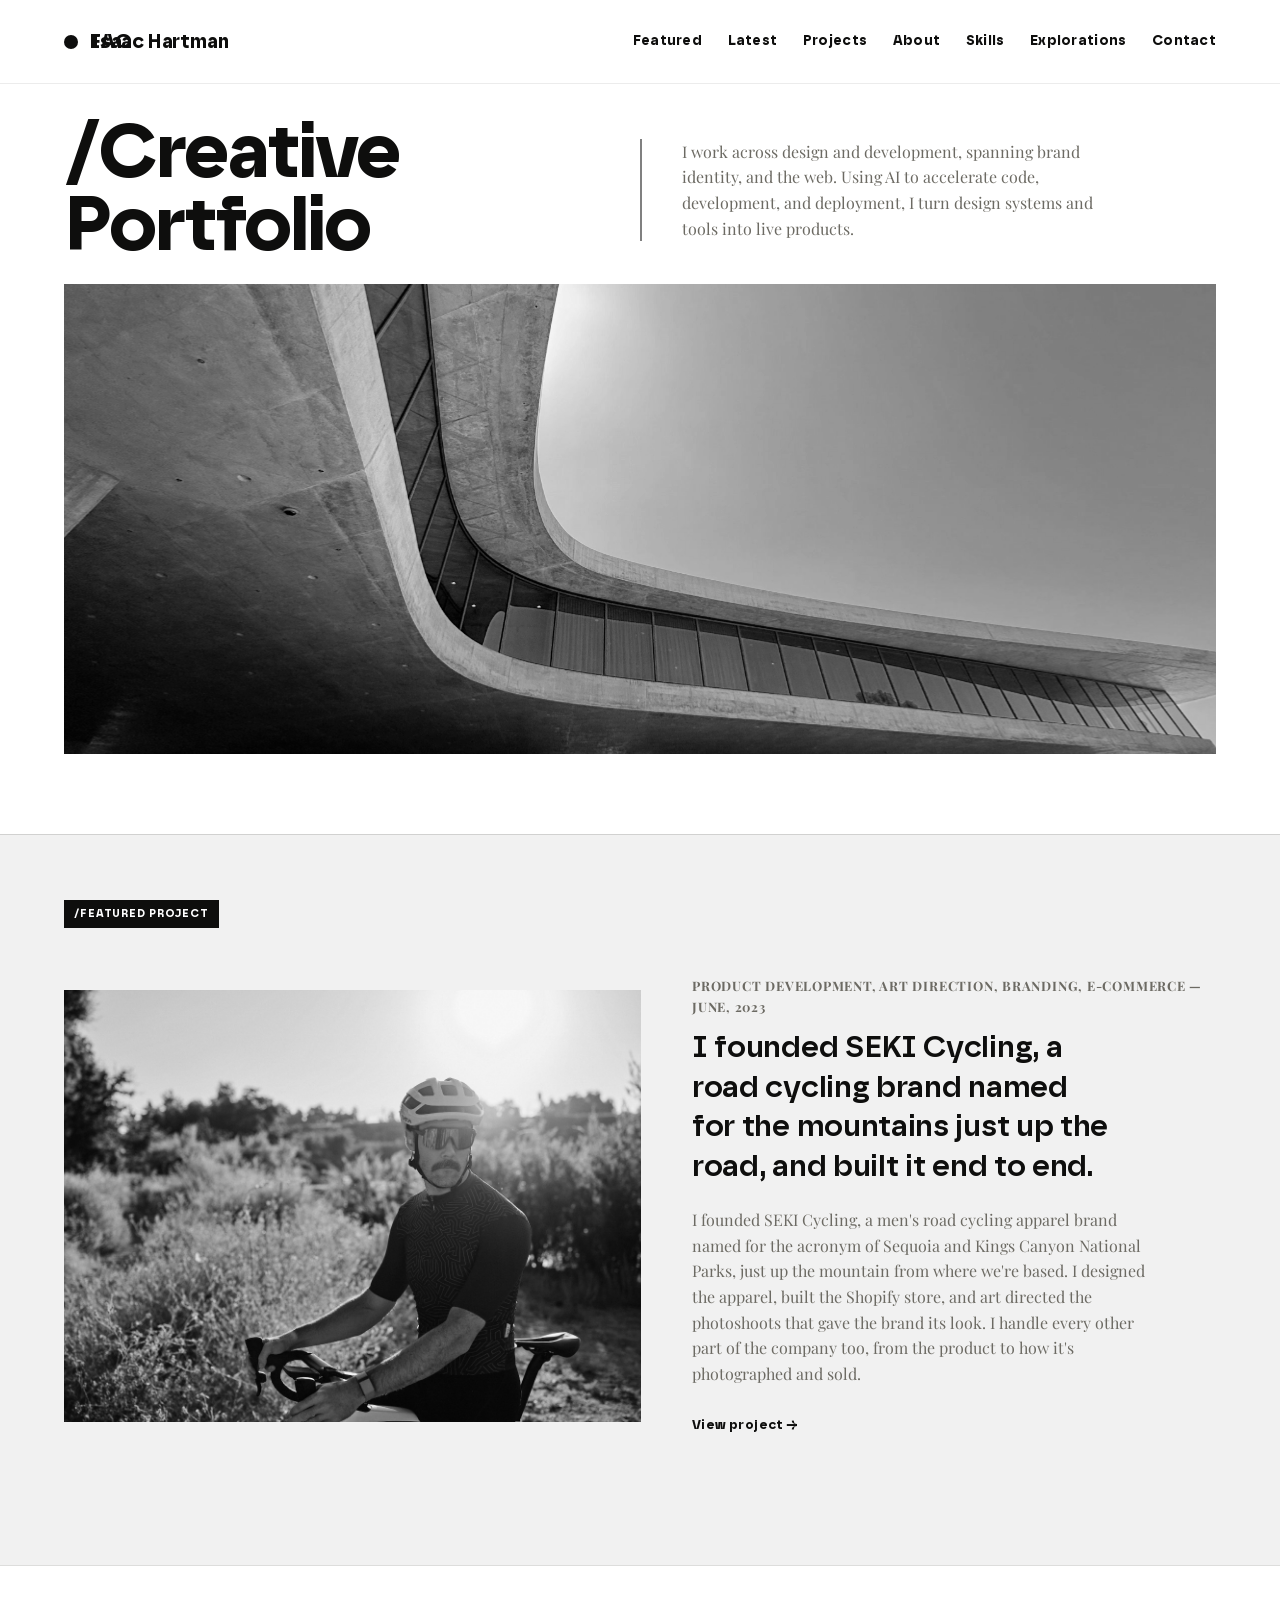
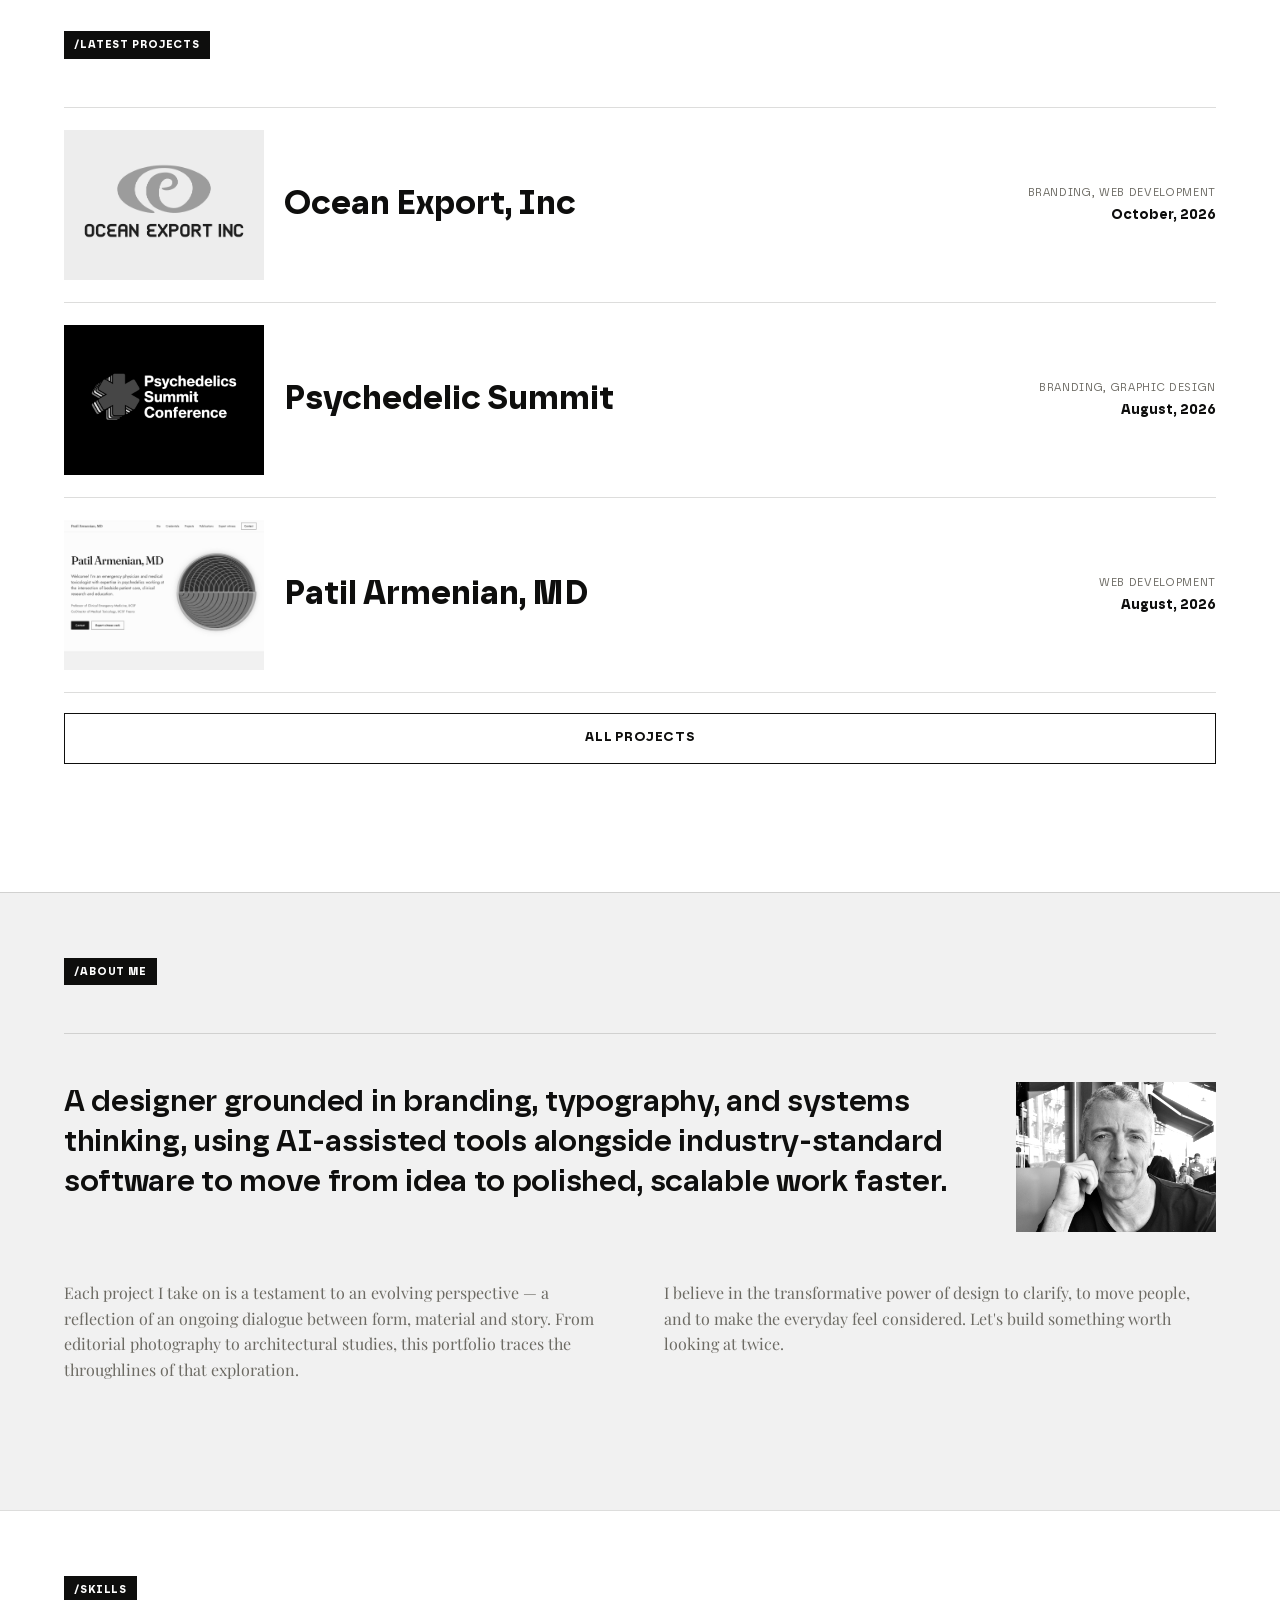
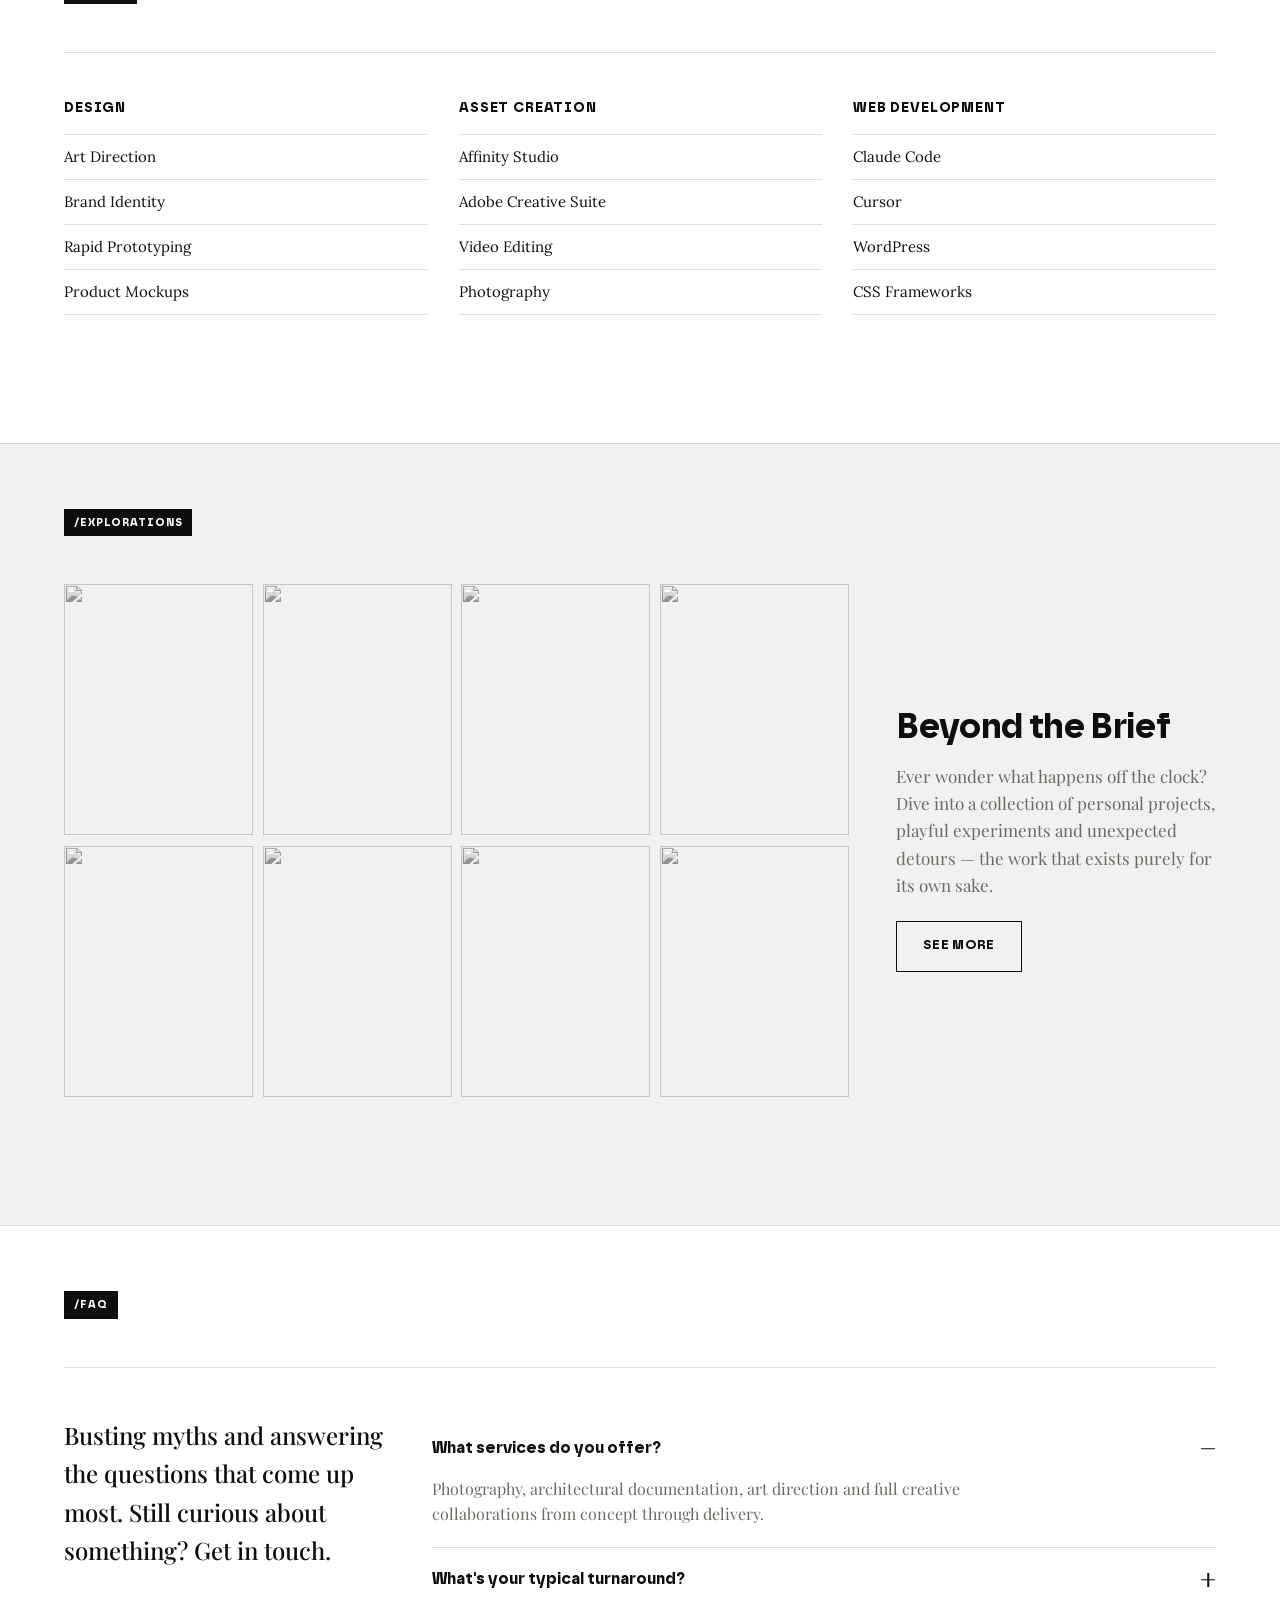
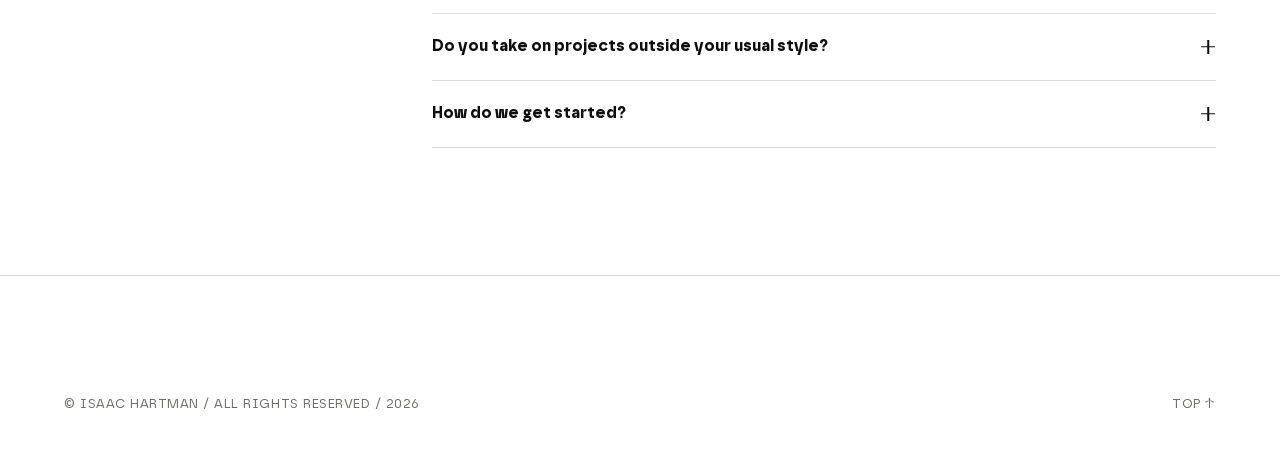
==== index.html @ dc9886f4 "Add a lightbox gallery to Explorations and update hero and skills copy Explorations thumbnails open " ====
<!DOCTYPE html>
<html lang="en">
<head>
<meta charset="UTF-8">
<meta name="viewport" content="width=device-width, initial-scale=1.0">
<title>Isaac Hartman — Portfolio</title>
<meta name="description" content="Creative portfolio of Isaac Hartman.">

<!-- Body reader font: Lora (rounded classic serif) — see README to swap -->
<link rel="preconnect" href="https://fonts.googleapis.com">
<link rel="preconnect" href="https://fonts.gstatic.com" crossorigin>
<link href="https://fonts.googleapis.com/css2?family=Lora:ital,wght@0,400;0,500;0,600;1,400&family=Playfair+Display:ital,wght@0,400;0,500;0,600;0,700;1,400&display=swap" rel="stylesheet">

<link rel="stylesheet" href="css/style.css?v=20261102">
</head>
<body class="home">

<!-- Cursor dot -->
<div class="cursor-dot" id="cursorDot"><span class="cursor-dot-inner"></span></div>

<!-- ============ NAV ============ -->
<header class="glass-nav" id="siteNav">
  <div class="nav-inner">
    <a href="#hero" class="nav-logo" id="navLogo" data-scroll aria-label="Back to top">
      <span class="logo-mark" aria-hidden="true"></span>
      <span class="logo-state">
        <span class="logo-word" id="logoWord">Isaac Hartman</span>
        <span class="logo-section" id="logoSection" aria-hidden="true">Home</span>
      </span>
    </a>

    <button class="nav-toggle" id="navToggle" aria-label="Toggle menu" aria-expanded="false">
      <span></span><span></span><span></span>
    </button>

    <nav class="nav-links" id="navLinks">
      <a href="#featured" class="nav-link" data-scroll>Featured</a>
      <a href="#latest" class="nav-link" data-scroll>Latest</a>
      <a href="projects.html" class="nav-link">Projects</a>
      <a href="#about" class="nav-link" data-scroll>About</a>
      <a href="#skills" class="nav-link" data-scroll>Skills</a>
      <a href="#explorations" class="nav-link" data-scroll>Explorations</a>
      <a href="#" class="nav-link nav-contact contact-trigger" id="contactTrigger">Contact</a>
    </nav>
  </div>
</header>

<main>

  <!-- ============ HERO ============ -->
  <section class="section hero" id="hero" data-nav-title="Home">
    <div class="hero-head reveal" style="--i:0">
      <div class="hero-text">
        <h1 class="hero-title">/Creative<br>Portfolio</h1>
      </div>
      <div class="hero-intro">
        <p class="hero-sub">I work across design and development, spanning brand identity, and the web. Using AI to accelerate code, development, and deployment, I turn design systems and tools into live products.</p>
      </div>
    </div>
    <div class="hero-figure hover-img reveal" style="--i:1">
      <img src="assets/images/hero-bg1.webp" alt="" />
    </div>
  </section>

  <!-- ============ FEATURED PROJECT ============ -->
  <section class="section featured" id="featured" data-nav-title="Featured Project">
    <div class="section-head">
      <span class="tag">/Featured Project</span>
    </div>
    <a class="featured-card"
       href="#"
       data-project
       data-title="SEKI Cycling"
       data-category="Product Development, Art Direction, Branding, E-commerce"
       data-date="June, 2023"
       data-description="I founded SEKI Cycling, a men's road cycling apparel brand named for the acronym of Sequoia and Kings Canyon National Parks, just up the mountain from where we're based. I designed the apparel, built the Shopify store, and art directed the photoshoots that gave the brand its look. I handle every other part of the company too, from the product to how it's photographed and sold."
       data-deliverables="Brand identity,Men's road cycling apparel design,Product development,Shopify store build,Photoshoot art direction,E-commerce and launch"
       data-img="assets/images/project_seki.webp">
      <div class="featured-media hover-img reveal" style="--i:0">
        <img src="assets/images/project_seki.webp" alt="SEKI Cycling — featured project" />
      </div>
      <div class="featured-info reveal" style="--i:1">
        <p class="meta">Product Development, Art Direction, Branding, E-commerce — June, 2023</p>
        <h3>I founded SEKI Cycling, a road cycling brand named for the mountains just up the road, and built it end to end.</h3>
        <p class="featured-copy">I founded SEKI Cycling, a men's road cycling apparel brand named for the acronym of Sequoia and Kings Canyon National Parks, just up the mountain from where we're based. I designed the apparel, built the Shopify store, and art directed the photoshoots that gave the brand its look. I handle every other part of the company too, from the product to how it's photographed and sold.</p>
        <span class="link-arrow">View project →</span>
      </div>
    </a>
  </section>

  <!-- ============ LATEST PROJECTS ============ -->
  <section class="section latest" id="latest" data-nav-title="Latest Projects">
    <div class="section-head">
      <span class="tag">/Latest Projects</span>
    </div>
    <ul class="project-list">
      <li>
        <a class="project-row reveal"
           style="--i:0"
           href="#"
           data-project
           data-title="Ocean Export, Inc"
           data-category="Branding, Web Development"
           data-date="October, 2026"
           data-description="Ocean Export, Inc exports grocery foods to City Super, an upscale supermarket chain. I created the brand identity and built the website, giving the company a polished presence that matches the retailer it supplies."
           data-deliverables="Brand identity,Website design,Web development"
           data-img="assets/images/project_ocean_export_00.webp"
           data-images="assets/images/project_ocean_export_00.webp,assets/images/project_ocean_export_01.webp"
           data-url="https://www.oceanexportinc.com">
          <span class="project-thumb hover-img"><img src="assets/images/project_ocean_export_00.webp" alt=""></span>
          <span class="project-name">Ocean Export, Inc</span>
          <span class="project-meta"><span class="project-cat">Branding, Web Development</span><span class="project-date">October, 2026</span></span>
        </a>
      </li>
      <li>
        <a class="project-row reveal"
           style="--i:1"
           href="#"
           data-project
           data-title="Psychedelic Summit"
           data-category="Branding, Graphic Design"
           data-date="August, 2026"
           data-description="A quiet renovation project balancing warm materials and natural light — refined detailing throughout every room."
           data-deliverables="Site survey,Interior layout,Material palette,Lighting plan"
           data-img="assets/images/project_psychedelic_summit_01.webp"
           data-images="assets/images/project_psychedelic_summit_01.webp,assets/images/project_psychedelic_summit_02.webp">
          <span class="project-thumb hover-img"><img src="assets/images/project_psychedelic_summit_01.webp" alt=""></span>
          <span class="project-name">Psychedelic Summit</span>
          <span class="project-meta"><span class="project-cat">Branding, Graphic Design</span><span class="project-date">August, 2026</span></span>
        </a>
      </li>
      <li>
        <a class="project-row reveal"
           style="--i:2"
           href="#"
           data-project
           data-title="Patil Armenian, MD"
           data-category="Web Development"
           data-date="August, 2026"
           data-description="A night study of structure and scale, shot across three cities — exploring how architecture reads in low light."
           data-deliverables="Location scouting,Photo series,Print-ready edits"
           data-img="assets/images/project_patilarmenianmd_00.webp"
           data-images="assets/images/project_patilarmenianmd_01.webp">
          <span class="project-thumb hover-img"><img src="assets/images/project_patilarmenianmd_00.webp" alt=""></span>
          <span class="project-name">Patil Armenian, MD</span>
          <span class="project-meta"><span class="project-cat">Web Development</span><span class="project-date">August, 2026</span></span>
        </a>
      </li>
    </ul>
    <a href="projects.html" class="btn btn-outline btn-full">All Projects</a>
  </section>

  <!-- ============ ABOUT ME ============ -->
  <section class="section about" id="about" data-nav-title="About Me">
    <div class="section-head">
      <span class="tag">/About Me</span>
    </div>
    <div class="about-grid">
      <div class="about-top">
        <div class="about-intro reveal" style="--i:0">
          <h3>A designer grounded in branding, typography, and systems thinking, using AI-assisted tools alongside industry-standard software to move from idea to polished, scalable work faster.</h3>
        </div>
        <div class="about-photo reveal" style="--i:1">
          <img src="assets/images/portrait.jpg" alt="Portrait of Isaac Hartman">
        </div>
      </div>
      <div class="about-bottom">
        <div class="about-copy reveal" style="--i:0">
          <p>Each project I take on is a testament to an evolving perspective — a reflection of an ongoing dialogue between form, material and story. From editorial photography to architectural studies, this portfolio traces the throughlines of that exploration.</p>
        </div>
        <div class="about-copy reveal" style="--i:1">
          <p>I believe in the transformative power of design to clarify, to move people, and to make the everyday feel considered. Let's build something worth looking at twice.</p>
        </div>
      </div>
    </div>
  </section>

  <!-- ============ SKILLS ============ -->
  <section class="section skills" id="skills" data-nav-title="Skills">
    <div class="section-head">
      <span class="tag">/Skills</span>
    </div>
    <div class="skills-grid">
      <div class="skill-group reveal" style="--i:0">
        <h4>Design</h4>
        <ul class="skill-tags">
          <li>Art Direction</li>
          <li>Brand Identity</li>
          <li>Rapid Prototyping</li>
          <li>Product Mockups</li>
        </ul>
      </div>
      <div class="skill-group reveal" style="--i:1">
        <h4>Asset Creation</h4>
        <ul class="skill-tags">
          <li>Affinity Studio</li>
          <li>Adobe Creative Suite</li>
          <li>Video Editing</li>
          <li>Photography</li>
        </ul>
      </div>
      <div class="skill-group reveal" style="--i:2">
        <h4>Web Development</h4>
        <ul class="skill-tags">
          <li>Claude Code</li>
          <li>Cursor</li>
          <li>WordPress</li>
          <li>CSS Frameworks</li>
        </ul>
      </div>
    </div>
  </section>

  <!-- ============ CREATIVE EXPLORATIONS ============ -->
  <section class="section explorations" id="explorations" data-nav-title="Explorations">
    <div class="section-head">
      <span class="tag">/Explorations</span>
    </div>
    <div class="explorations-grid">
      <div class="exploration-media">
        <div class="explore-gallery">
          <div class="hover-img reveal" style="--i:0" role="button" tabindex="0" aria-label="Open image 1 of 8" data-lightbox data-full="https://picsum.photos/seed/ex1/1200/1500"><img src="https://picsum.photos/seed/ex1/400/500" alt=""></div>
          <div class="hover-img reveal" style="--i:1" role="button" tabindex="0" aria-label="Open image 2 of 8" data-lightbox data-full="https://picsum.photos/seed/ex2/1200/1500"><img src="https://picsum.photos/seed/ex2/400/500" alt=""></div>
          <div class="hover-img reveal" style="--i:2" role="button" tabindex="0" aria-label="Open image 3 of 8" data-lightbox data-full="https://picsum.photos/seed/ex3/1200/1500"><img src="https://picsum.photos/seed/ex3/400/500" alt=""></div>
          <div class="hover-img reveal" style="--i:3" role="button" tabindex="0" aria-label="Open image 4 of 8" data-lightbox data-full="https://picsum.photos/seed/ex4/1200/1500"><img src="https://picsum.photos/seed/ex4/400/500" alt=""></div>
          <div class="hover-img reveal" style="--i:4" role="button" tabindex="0" aria-label="Open image 5 of 8" data-lightbox data-full="https://picsum.photos/seed/ex5/1200/1500"><img src="https://picsum.photos/seed/ex5/400/500" alt=""></div>
          <div class="hover-img reveal" style="--i:5" role="button" tabindex="0" aria-label="Open image 6 of 8" data-lightbox data-full="https://picsum.photos/seed/ex6/1200/1500"><img src="https://picsum.photos/seed/ex6/400/500" alt=""></div>
          <div class="hover-img reveal" style="--i:6" role="button" tabindex="0" aria-label="Open image 7 of 8" data-lightbox data-full="https://picsum.photos/seed/ex7/1200/1500"><img src="https://picsum.photos/seed/ex7/400/500" alt=""></div>
          <div class="hover-img reveal" style="--i:7" role="button" tabindex="0" aria-label="Open image 8 of 8" data-lightbox data-full="https://picsum.photos/seed/ex8/1200/1500"><img src="https://picsum.photos/seed/ex8/400/500" alt=""></div>
        </div>
      </div>
      <div class="exploration-copy reveal" style="--i:1">
        <h3>Beyond the Brief</h3>
        <p>Ever wonder what happens off the clock? Dive into a collection of personal projects, playful experiments and unexpected detours — the work that exists purely for its own sake.</p>
        <a href="#" class="btn btn-outline">See More</a>
      </div>
    </div>
  </section>

  <!-- ============ FAQ ============ -->
  <section class="section faq" id="faq" data-nav-title="FAQ">
    <div class="section-head">
      <span class="tag">/FAQ</span>
    </div>
    <div class="faq-layout">
      <p class="faq-intro reveal" style="--i:0">Busting myths and answering the questions that come up most. Still curious about something? Get in touch.</p>
      <div class="faq-list">
        <details class="faq-item reveal" style="--i:0" open>
          <summary>What services do you offer?<span class="faq-icon" aria-hidden="true"></span></summary>
          <p>Photography, architectural documentation, art direction and full creative collaborations from concept through delivery.</p>
        </details>
        <details class="faq-item reveal" style="--i:1">
          <summary>What's your typical turnaround?<span class="faq-icon" aria-hidden="true"></span></summary>
          <p>Most projects deliver in 2–4 weeks depending on scope, with a first look shared within the first week.</p>
        </details>
        <details class="faq-item reveal" style="--i:2">
          <summary>Do you take on projects outside your usual style?<span class="faq-icon" aria-hidden="true"></span></summary>
          <p>Always happy to hear about it — reach out through the contact form and let's talk specifics.</p>
        </details>
        <details class="faq-item reveal" style="--i:3">
          <summary>How do we get started?<span class="faq-icon" aria-hidden="true"></span></summary>
          <p>Open the contact form in the navigation, share a bit about the project, and expect a reply within two business days.</p>
        </details>
      </div>
    </div>
  </section>

</main>

<!-- ============ FOOTER ============ -->
<footer class="site-footer">
  <div class="footer-row">
    <span>© Isaac Hartman / All rights reserved / 2026</span>
    <div class="footer-links">
      <a href="#hero" data-scroll>Top ↑</a>
    </div>
  </div>
</footer>

<!-- ============ CONTACT MODAL ============ -->
<div class="modal-overlay" id="contactModal" aria-hidden="true">
  <div class="modal" role="dialog" aria-modal="true" aria-labelledby="contactModalTitle">
    <button class="modal-close" id="contactModalClose" aria-label="Close contact form">×</button>
    <p class="tag">Contact</p>
    <h2 id="contactModalTitle">Let's start something.</h2>
    <form id="contactForm" action="#" method="post">
      <div class="form-row">
        <label for="cf-name">Name</label>
        <input type="text" id="cf-name" name="name" required>
      </div>
      <div class="form-row">
        <label for="cf-email">Email</label>
        <input type="email" id="cf-email" name="email" required>
      </div>
      <div class="form-row">
        <label for="cf-message">Message</label>
        <textarea id="cf-message" name="message" rows="4" required></textarea>
      </div>
      <input type="text" name="_gotcha" class="hp" tabindex="-1" autocomplete="off" aria-hidden="true">
      <button type="submit" class="btn btn-primary btn-full">Send Message</button>
      <p class="form-note" id="formNote"></p>
    </form>
  </div>
</div>

<!-- ============ PROJECT LIGHTBOX MODAL ============ -->
<div class="modal-overlay" id="projectModal" aria-hidden="true">
  <div class="modal modal-project" role="dialog" aria-modal="true" aria-labelledby="projectModalTitle">
    <button class="modal-close" id="projectModalClose" aria-label="Close project view">×</button>
    <div class="modal-project-grid">
      <div class="modal-project-media">
        <img id="pmImage" src="" alt="">
      </div>
      <div class="modal-project-info">
        <h2 id="projectModalTitle"></h2>
        <p class="tag">Info</p>
        <p><strong>Project Date:</strong> <span id="pmDate"></span></p>
        <p><strong>Category:</strong> <span id="pmCategory"></span></p>
        <p class="tag">Description</p>
        <p id="pmDescription"></p>
        <p class="tag" id="pmDeliverablesTag">Deliverables</p>
        <ul id="pmDeliverables"></ul>
        <a class="link-arrow pm-link" id="pmLink" href="#" target="_blank" rel="noopener noreferrer" hidden>Visit website →</a>
      </div>
    </div>
  </div>
</div>

<!-- ============ EXPLORATIONS LIGHTBOX ============ -->
<div class="modal-overlay lightbox" id="lightbox" role="dialog" aria-modal="true" aria-label="Image gallery" aria-hidden="true">
  <button class="modal-close lightbox-close" id="lightboxClose" aria-label="Close gallery">×</button>
  <button class="lightbox-nav lightbox-prev" id="lightboxPrev" aria-label="Previous image">←</button>
  <figure class="lightbox-stage">
    <img id="lightboxImage" src="" alt="">
    <figcaption id="lightboxCount" class="lightbox-count" aria-live="polite"></figcaption>
  </figure>
  <button class="lightbox-nav lightbox-next" id="lightboxNext" aria-label="Next image">→</button>
</div>

<script src="js/main.js?v=20261102"></script>
</body>
</html>
---- css/style.css ----
/* =========================================================
   FONTS
   ---------------------------------------------------------
   Heading font: Safiro (assets/fonts/) — five static weights,
   each with an italic. Body font: Lora (Google Fonts) — a
   rounded classic serif built for long-form reading. Swap the
   <link> in index.html and the --font-body variable below if
   you'd rather use something else (Source Serif 4, Fraunces,
   Spectral, etc.)
   ========================================================= */

@font-face {
  font-family: 'Safiro';
  src: url('../assets/fonts/safiro-regular-webfont.woff2') format('woff2'),
       url('../assets/fonts/safiro-regular-webfont.woff') format('woff');
  font-weight: 400;
  font-style: normal;
  font-display: swap;
}
@font-face {
  font-family: 'Safiro';
  src: url('../assets/fonts/safiro-regularitalic-webfont.woff2') format('woff2'),
       url('../assets/fonts/safiro-regularitalic-webfont.woff') format('woff');
  font-weight: 400;
  font-style: italic;
  font-display: swap;
}
@font-face {
  font-family: 'Safiro';
  src: url('../assets/fonts/safiro-medium-webfont.woff2') format('woff2'),
       url('../assets/fonts/safiro-medium-webfont.woff') format('woff');
  font-weight: 500;
  font-style: normal;
  font-display: swap;
}
@font-face {
  font-family: 'Safiro';
  src: url('../assets/fonts/safiro-mediumitalic-webfont.woff2') format('woff2'),
       url('../assets/fonts/safiro-mediumitalic-webfont.woff') format('woff');
  font-weight: 500;
  font-style: italic;
  font-display: swap;
}
@font-face {
  font-family: 'Safiro';
  src: url('../assets/fonts/safiro-semibold-webfont.woff2') format('woff2'),
       url('../assets/fonts/safiro-semibold-webfont.woff') format('woff');
  font-weight: 600;
  font-style: normal;
  font-display: swap;
}
@font-face {
  font-family: 'Safiro';
  src: url('../assets/fonts/safiro-semibolditalic-webfont.woff2') format('woff2'),
       url('../assets/fonts/safiro-semibolditalic-webfont.woff') format('woff');
  font-weight: 600;
  font-style: italic;
  font-display: swap;
}
@font-face {
  font-family: 'Safiro';
  src: url('../assets/fonts/safiro-bold-webfont.woff2') format('woff2'),
       url('../assets/fonts/safiro-bold-webfont.woff') format('woff');
  font-weight: 700;
  font-style: normal;
  font-display: swap;
}
@font-face {
  font-family: 'Safiro';
  src: url('../assets/fonts/safiro-bolditalic-webfont.woff2') format('woff2'),
       url('../assets/fonts/safiro-bolditalic-webfont.woff') format('woff');
  font-weight: 700;
  font-style: italic;
  font-display: swap;
}

:root {
  --font-head: 'Safiro', 'Helvetica Neue', Helvetica, Arial, sans-serif;
  --font-body: 'Lora', Georgia, 'Times New Roman', serif;
  --font-p: 'Playfair Display', Georgia, 'Times New Roman', serif;

  --ink: #0e0e0d;
  --paper: #ffffff;
  --paper-2: #ffffff;
  --line: rgba(14, 14, 13, 0.14);
  --line-strong: rgba(14, 14, 13, 0.35);
  --muted: #6c6a63;

  --nav-h: 84px;
  --ease: cubic-bezier(0.65, 0, 0.35, 1);
  --ease-reveal: cubic-bezier(0.16, 1, 0.3, 1); /* slow, decelerated settle */
  --gutter: clamp(20px, 5vw, 64px);

  color-scheme: light;
}

/* =========================================================
   RESET
   ========================================================= */
* { box-sizing: border-box; }
html { scroll-behavior: auto; } /* JS drives smooth-scroll easing */
body {
  margin: 0;
  overflow-x: hidden; /* guards against the full-bleed section dividers below */
  background: var(--paper);
  color: var(--ink);
  font-family: var(--font-body);
  font-size: 17px;
  line-height: 1.6;
  -webkit-font-smoothing: antialiased;
}
img { display: block; max-width: 100%; height: auto; }
a { color: inherit; text-decoration: none; }
ul { margin: 0; padding: 0; list-style: none; }
h1, h2, h3, h4, h5, h6 {
  font-family: var(--font-head);
  font-weight: 700;
  letter-spacing: -0.01em;
  line-height: 1.05;
  margin: 0;
  text-wrap: balance;
}
p { margin: 0; }
/* Every paragraph reads in Playfair Display, including the small uppercase label paragraphs. */
p, p.meta, .modal-project-info p strong { font-family: var(--font-p); }
button { font-family: inherit; cursor: pointer; }
input, textarea { font-family: var(--font-body); }

.section {
  padding: 30px var(--gutter) clamp(64px, 10vw, 140px);
  max-width: 1400px;
  margin: 0 auto;
}
.section-head { margin-bottom: clamp(28px, 4vw, 48px); }

/* Homepage sections are separated by a full-width hairline (same color and
   weight as the rules between projects on projects.html), drawn by a
   viewport-wide pseudo-element so it lines up with the full-bleed section
   backgrounds. Scoped to .home so inner pages keep their own spacing. */
.home main > .section:not(#hero) {
  position: relative;
  padding-top: clamp(40px, 5vw, 64px);
}
.home .site-footer { position: relative; }
.home main > .section:not(#hero)::before,
.home .site-footer::before {
  content: '';
  position: absolute;
  top: 0;
  left: 50%;
  width: 100vw;
  height: 0;
  transform: translateX(-50%);
  border-top: 1px solid var(--line);
}

/* Grey bands (Featured, About, Explorations) — full-bleed behind the column. */
#featured::after, #about::after, #explorations::after {
  content: '';
  position: absolute;
  top: 0; bottom: 0;
  left: 50%;
  width: 100vw;
  transform: translateX(-50%);
  background: #f1f1f1;
  z-index: -1;
}

.tag {
  display: inline-block;
  font-family: var(--font-head);
  font-size: 11px;
  font-weight: 700;
  letter-spacing: 0.08em;
  text-transform: uppercase;
  background: var(--ink);
  color: var(--paper);
  padding: 5px 10px;
}

.eyebrow {
  font-family: var(--font-head);
  font-size: 12px;
  font-weight: 700;
  letter-spacing: 0.12em;
  text-transform: uppercase;
  opacity: 0.85;
}

.meta { font-size: 13px; text-transform: uppercase; letter-spacing: 0.06em; color: var(--muted); font-family: var(--font-head); font-weight: 700; margin-bottom: 10px; }

hr, .rule { border: none; border-top: 1px solid var(--line); }

/* =========================================================
   BUTTONS
   ========================================================= */
.btn {
  display: inline-flex;
  align-items: center;
  justify-content: center;
  gap: 8px;
  padding: 14px 26px;
  font-family: var(--font-head);
  font-size: 13px;
  font-weight: 700;
  letter-spacing: 0.06em;
  text-transform: uppercase;
  border: 1px solid var(--ink);
  transition: background 0.3s var(--ease), color 0.3s var(--ease), border-color 0.3s var(--ease);
}
.btn-primary { background: var(--ink); color: var(--paper); }
.btn-primary:hover { background: transparent; color: var(--ink); }
.btn-outline { background: transparent; color: var(--ink); }
.btn-outline:hover { background: var(--ink); color: var(--paper); }
.btn-full { width: 100%; margin-top: 20px; }

/* =========================================================
   CURSOR DOT
   ---------------------------------------------------------
   Tracks the pointer 1:1 (no lag/trail) over any .hover-img
   element. Position lives on the outer element (no transition,
   so it never lags); the fade/scale-in on activation lives on
   the inner element so it doesn't touch position tracking.
   ========================================================= */
.cursor-dot {
  position: fixed;
  top: 0; left: 0;
  width: 0; height: 0;
  pointer-events: none;
  z-index: 9999;
}
.cursor-dot-inner {
  position: absolute;
  top: -15px; left: -15px;
  width: 30px; height: 30px;
  border-radius: 50%;
  background: rgba(14, 14, 13, 0.85);
  opacity: 0;
  transform: scale(0.6);
  transition: opacity 0.2s var(--ease), transform 0.2s var(--ease);
}
.cursor-dot.active .cursor-dot-inner { opacity: 1; transform: scale(1); }
.cursor-trail-dot {
  position: fixed;
  top: -15px; left: -15px;
  width: 30px; height: 30px;
  border-radius: 50%;
  background: rgb(14, 14, 13);
  opacity: 0;
  pointer-events: none;
  z-index: 9998;
  transition: opacity 0.25s var(--ease);
}
@media (hover: none) { .cursor-dot, .cursor-trail-dot { display: none; } }

/* =========================================================
   SCROLL REVEAL
   ---------------------------------------------------------
   A soft fade + slide-up applied to content as it enters the
   viewport (see the IntersectionObserver in main.js). Kept
   slow and understated on purpose — a quick snap reads cheap,
   a slow settle reads considered. Elements carry an --i custom
   property in their HTML (0, 1, 2…) to stagger siblings within
   the same group; plain elements just default to 0.
   ========================================================= */
.reveal {
  opacity: 0;
  transform: translateY(32px);
  transition: opacity 1s var(--ease-reveal), transform 1s var(--ease-reveal);
  transition-delay: calc(var(--i, 0) * 110ms);
  will-change: opacity, transform;
}
.reveal.is-visible { opacity: 1; transform: translateY(0); }

@media (prefers-reduced-motion: reduce) {
  .reveal { opacity: 1; transform: none; transition: none; }
}

/* =========================================================
   MONOTONE -> COLOR IMAGE HOVER
   ========================================================= */
.hover-img { position: relative; overflow: hidden; cursor: none; }
.hover-img img {
  width: 100%; height: 100%;
  object-fit: cover;
  filter: grayscale(1) contrast(1.02);
  transform: scale(1.001);
  transition: filter 0.6s var(--ease), transform 0.6s var(--ease);
}
.hover-img:hover img { filter: grayscale(0); transform: scale(1.04); }
/* Touch screens have no hover: an image turns to color while it sits in the
   middle band of the screen (.in-view is toggled by main.js). */
@media (hover: none) {
  .hover-img { cursor: auto; }
  .hover-img.in-view img { filter: grayscale(0); transform: scale(1.04); }
}

/* =========================================================
   NAV — glassy / blurred
   ========================================================= */
.glass-nav {
  position: fixed;
  top: 0; left: 0; right: 0;
  z-index: 1000;
  height: var(--nav-h);
  background: rgba(255, 255, 255, 0.7);
  backdrop-filter: blur(14px) saturate(160%);
  -webkit-backdrop-filter: blur(14px) saturate(160%);
  border-bottom: 1px solid rgba(14, 14, 13, 0.08);
}
.nav-inner {
  max-width: 1400px;
  margin: 0 auto;
  height: 100%;
  padding: 0 var(--gutter);
  display: flex;
  align-items: center;
  justify-content: space-between;
  gap: 24px;
}

.nav-logo { display: flex; align-items: center; gap: 12px; flex-shrink: 0; }
.logo-mark {
  width: 14px; height: 14px;
  border-radius: 50%;
  background: currentColor;
  flex-shrink: 0;
}
.logo-state { display: grid; height: 20px; overflow: hidden; min-width: 150px; }
.logo-word, .logo-section {
  grid-area: 1 / 1;
  white-space: nowrap;
  font-family: var(--font-head);
  font-weight: 700;
  font-size: 20px;
  line-height: 20px;
  letter-spacing: -0.01em;
  transition: transform 0.5s var(--ease), opacity 0.5s var(--ease);
}
.logo-section { transform: translateY(100%); opacity: 0; }
.logo-word.is-hidden { transform: translateY(-100%); opacity: 0; }
.logo-section.is-visible { transform: translateY(0); opacity: 1; }

.nav-links { display: flex; align-items: center; gap: clamp(16px, 2vw, 30px); }
.nav-link {
  font-family: var(--font-head);
  font-size: 14px;
  font-weight: 700;
  letter-spacing: 0.02em;
  position: relative;
  padding: 4px 0;
}
.nav-link::after {
  content: '';
  position: absolute;
  left: 0; bottom: -2px;
  width: 100%; height: 1px;
  background: currentColor;
  transform: scaleX(0);
  transform-origin: right;
  transition: transform 0.35s var(--ease);
}
.nav-link:hover::after { transform: scaleX(1); transform-origin: left; }

.nav-toggle {
  display: none;
  flex-direction: column;
  gap: 5px;
  background: none;
  border: none;
  padding: 8px;
}
.nav-toggle span { width: 22px; height: 2px; background: currentColor; transition: transform 0.3s var(--ease), opacity 0.3s var(--ease); }

/* =========================================================
   HERO
   ========================================================= */
.hero {
  padding-top: calc(var(--nav-h) + 24px);
  padding-bottom: 0;
  margin-bottom: 80px;
}
.hero-head {
  display: grid;
  grid-template-columns: 1fr 1fr;
  gap: 24px 0;
  align-items: start;
  margin-bottom: clamp(12px, 1.6vw, 20px);
}
.hero-title {
  font-size: clamp(2.6rem, 6vw, 5.5rem);
  line-height: 0.95;
  letter-spacing: -0.03em;
  margin-top: 10px;
}
.hero-intro { padding-top: clamp(12px, 2.4vw, 36px); }
.hero-sub {
  padding-left: 40px;
  color: var(--muted);
  font-size: 16px;
  max-width: 46ch;
  border-left: 2px solid gray;
}
.hero-figure { height: 470px; }

/* =========================================================
   FEATURED PROJECT
   ========================================================= */
.featured-card {
  display: grid;
  grid-template-columns: 1.1fr 1fr;
  gap: clamp(24px, 4vw, 56px);
  align-items: center;
}
.featured-media { aspect-ratio: 4 / 3; }
.featured-info h3 { font-size: clamp(1.4rem, 2.4vw, 2rem); font-weight: 600; line-height: 1.3; margin-bottom: 20px; }
.featured-copy { color: var(--muted); font-size: 16px; max-width: 46ch; margin-bottom: 24px; }
.link-arrow { font-family: var(--font-head); font-weight: 700; font-size: 13px; letter-spacing: 0.03em; }

/* =========================================================
   LATEST PROJECTS
   ========================================================= */
.project-list { border-top: 1px solid var(--line); }
.project-row {
  display: grid;
  grid-template-columns: 200px 1fr auto;
  align-items: center;
  gap: 20px;
  padding: 22px 0;
  border-bottom: 1px solid var(--line);
  transition: padding-left 0.35s var(--ease);
}
.project-row:hover { padding-left: 12px; }
.project-thumb { width: 200px; aspect-ratio: 4/3; }
.project-name { font-family: var(--font-head); font-size: clamp(1.4rem, 3vw, 2.1rem); font-weight: 700; }
.project-meta { display: flex; flex-direction: column; align-items: flex-end; gap: 2px; text-align: right; }
.project-cat { font-family: var(--font-head); font-size: 11px; text-transform: uppercase; letter-spacing: 0.06em; color: var(--muted); }
.project-date { font-family: var(--font-head); font-weight: 700; font-size: 14px; }

/* =========================================================
   ALL PROJECTS PAGE (projects.html)
   ========================================================= */
.projects-header {
  /* This is the first section on a hero-less page, so — unlike every
     other section, which either follows the hero or scrolls past a
     fixed nav that's already been cleared — it needs its own top
     clearance against the fixed nav instead of the shared .section
     top padding. */
  padding-top: calc(var(--nav-h) + 24px);
  padding-bottom: 0;
}
.projects-header-grid {
  display: grid;
  grid-template-columns: 1fr 1fr;
  align-items: end;
  gap: 20px 0;
  border-bottom: 1px solid var(--line);
  padding-bottom: clamp(28px, 4vw, 48px);
}
.projects-header-grid h1 {
  font-size: clamp(2.4rem, 6vw, 4rem);
}
.projects-header-grid p {
  padding-left: 40px;
  color: var(--muted);
  font-size: 16px;
  max-width: 46ch;
  border-left: 2px solid gray;
}

.project-entry {
  display: block;
  padding: clamp(28px, 4vw, 48px) 0;
  border-bottom: 1px solid var(--line);
}
.project-entry:first-of-type { padding-top: clamp(28px, 4vw, 48px); }
.project-entry-head {
  display: flex;
  justify-content: space-between;
  align-items: baseline;
  gap: 24px;
  margin-bottom: 24px;
}
.project-entry-title { font-size: clamp(1.8rem, 4vw, 3rem); }
.project-entry-media { height: 540px; }

/* =========================================================
   ABOUT
   ========================================================= */
.about-grid {
  display: flex;
  flex-direction: column;
  gap: clamp(28px, 4vw, 48px);
  border-top: 1px solid var(--line);
  padding-top: clamp(28px, 4vw, 48px);
}
/* Top row (headline + photo) and bottom row (the two paragraphs) are
   independent layouts on purpose — the photo's fixed width must not
   dictate how the paragraph columns below are split. */
.about-top {
  display: flex;
  align-items: flex-start;
  gap: 48px;
}
.about-intro { flex: 1; }
.about-intro h3 {
  font-family: var(--font-head);
  font-weight: 600;
  font-size: clamp(1.4rem, 2.4vw, 2rem);
  line-height: 1.3;
  letter-spacing: -0.01em;
}
.about-photo { width: 200px; height: 150px; }
.about-photo img { width: 100%; height: 100%; object-fit: cover; filter: grayscale(1) contrast(1.02); }
.about-bottom {
  display: grid;
  grid-template-columns: 1fr 1fr;
  gap: 48px;
}
.about-copy p { color: var(--muted); font-size: 16px; }

/* =========================================================
   CREATIVE EXPLORATIONS
   ========================================================= */
.explorations-grid { display: grid; grid-template-columns: 1fr 320px; gap: 48px; align-items: center; }
.explore-gallery { display: grid; grid-template-columns: repeat(4, 1fr); gap: 10px; }
.explore-gallery > div { aspect-ratio: 3/4; }
.explore-gallery > div[data-lightbox] { cursor: none; }
.explore-gallery > div[data-lightbox]:focus-visible { outline: 2px solid var(--ink); outline-offset: 3px; }
.exploration-copy h3 { font-size: clamp(1.6rem, 3vw, 2.2rem); margin-bottom: 16px; }
.exploration-copy p { color: var(--muted); margin-bottom: 22px; }

/* =========================================================
   FAQ
   ========================================================= */
.faq-layout { display: grid; grid-template-columns: 320px 1fr; gap: 48px; border-top: 1px solid var(--line); padding-top: clamp(28px, 4vw, 48px); }
.faq-intro { font-size: clamp(1.2rem, 2vw, 1.5rem); font-weight: 500; }
.faq-item { border-bottom: 1px solid var(--line); padding: 20px 0; }
.faq-item summary {
  display: flex;
  justify-content: space-between;
  align-items: center;
  cursor: pointer;
  font-family: var(--font-head);
  font-weight: 700;
  font-size: 16px;
  list-style: none;
}
.faq-item summary::-webkit-details-marker { display: none; }
.faq-icon { position: relative; width: 16px; height: 16px; flex-shrink: 0; }
.faq-icon::before, .faq-icon::after { content: ''; position: absolute; background: var(--ink); top: 50%; left: 50%; transform: translate(-50%, -50%); }
.faq-icon::before { width: 14px; height: 1.5px; }
.faq-icon::after { width: 1.5px; height: 14px; transition: transform 0.3s var(--ease); }
.faq-item[open] .faq-icon::after { transform: translate(-50%, -50%) rotate(90deg) scaleY(0); }
.faq-item p { margin-top: 14px; color: var(--muted); font-size: 16px; max-width: 60ch; }

/* =========================================================
   SKILLS
   ========================================================= */
.skills-grid { display: grid; grid-template-columns: repeat(3, 1fr); gap: 32px; border-top: 1px solid var(--line); padding-top: clamp(28px, 4vw, 48px); }
.skill-group h4 { font-size: 14px; text-transform: uppercase; letter-spacing: 0.06em; margin-bottom: 18px; }
.skill-tags li {
  font-family: var(--font-body);
  font-size: 15px;
  padding: 10px 0;
  border-top: 1px solid var(--line);
}
.skill-tags li:last-child { border-bottom: 1px solid var(--line); }

/* =========================================================
   CV PAGE (cv.html)
   ========================================================= */
.projects-header, .cv-header { padding-top: calc(var(--nav-h) + 24px); padding-bottom: 0; }

.cv-list { border-top: 1px solid var(--line); }
.cv-row {
  display: grid;
  grid-template-columns: 220px 1fr;
  gap: 48px;
  padding: clamp(28px, 4vw, 48px) 0;
  border-bottom: 1px solid var(--line);
}
.cv-row-label { font-size: clamp(1.2rem, 2vw, 1.5rem); }
.cv-row-content > p { color: var(--muted); font-size: 16px; max-width: 60ch; }

.cv-job + .cv-job { margin-top: 32px; padding-top: 32px; border-top: 1px solid var(--line); }
.cv-job-head { display: flex; justify-content: space-between; align-items: baseline; gap: 16px; flex-wrap: wrap; }
.cv-job-head h3 { font-size: clamp(1.05rem, 1.6vw, 1.25rem); }
.cv-job-date { font-family: var(--font-head); font-weight: 700; font-size: 13px; color: var(--muted); white-space: nowrap; }
.cv-job-company { font-size: 14px; color: var(--muted); font-style: italic; margin: 4px 0 14px; }
.cv-job-points { display: flex; flex-direction: column; gap: 8px; }
.cv-job-points li { position: relative; padding-left: 18px; color: var(--muted); font-size: 15px; }
.cv-job-points li::before { content: ''; position: absolute; left: 0; top: 10px; width: 5px; height: 5px; border-radius: 50%; background: var(--ink); }

.cv-edu + .cv-edu { margin-top: 24px; }
.cv-edu h3 { font-size: clamp(1.05rem, 1.6vw, 1.25rem); margin-bottom: 4px; }

.cv-skills-grid { display: grid; grid-template-columns: repeat(3, 1fr); gap: 32px; }

/* =========================================================
   FOOTER
   ========================================================= */
.site-footer { padding: clamp(60px, 10vw, 120px) var(--gutter) 40px; max-width: 1400px; margin: 0 auto; }
.footer-email {
  display: block;
  font-family: var(--font-head);
  font-weight: 700;
  font-size: clamp(1.8rem, 7.2vw, 4.5rem); /* 10% smaller than the previous clamp(2rem, 8vw, 5rem) */
  letter-spacing: -0.02em;
  border-top: 1px solid var(--line);
  border-bottom: 1px solid var(--line);
  padding: 0.3em 0;
  margin-bottom: 24px;
  word-break: break-word;
}
.footer-row { display: flex; justify-content: space-between; align-items: center; flex-wrap: wrap; gap: 12px; font-size: 13px; color: var(--muted); font-family: var(--font-head); text-transform: uppercase; letter-spacing: 0.04em; }
.footer-links { display: flex; gap: 20px; }
.footer-links a:hover { color: var(--ink); }

/* =========================================================
   MODALS
   ========================================================= */
.modal-overlay {
  position: fixed; inset: 0;
  z-index: 2000;
  background: rgba(14, 14, 13, 0.55);
  backdrop-filter: blur(6px);
  -webkit-backdrop-filter: blur(6px);
  display: flex;
  align-items: center;
  justify-content: center;
  padding: 24px;
  opacity: 0;
  pointer-events: none;
  transition: opacity 0.35s var(--ease);
}
.modal-overlay.is-open { opacity: 1; pointer-events: auto; }
.modal {
  position: relative;
  background: var(--paper-2);
  width: 100%;
  max-width: 480px;
  max-height: 88vh;
  overflow-y: auto;
  border-radius: 10px;
  padding: clamp(28px, 5vw, 44px);
  transform: translateY(24px) scale(0.98);
  transition: transform 0.4s var(--ease);
}
.modal-overlay.is-open .modal { transform: translateY(0) scale(1); }
.modal h2 { font-size: clamp(1.6rem, 3vw, 2.1rem); margin: 10px 0 24px; }
.modal-close {
  position: absolute; top: 18px; right: 18px;
  width: 36px; height: 36px;
  border: 1px solid var(--line-strong);
  background: transparent;
  font-size: 20px;
  line-height: 1;
  display: flex; align-items: center; justify-content: center;
  transition: background 0.25s var(--ease), color 0.25s var(--ease);
}
.modal-close:hover { background: var(--ink); color: var(--paper); }

.form-row { margin-bottom: 18px; }
.form-row label { display: block; font-family: var(--font-head); font-size: 12px; font-weight: 700; text-transform: uppercase; letter-spacing: 0.06em; margin-bottom: 8px; }
.form-row input, .form-row textarea {
  width: 100%;
  border: none;
  border-bottom: 1px solid var(--line-strong);
  background: transparent;
  padding: 10px 2px;
  font-size: 15px;
  resize: vertical;
  transition: border-color 0.25s var(--ease);
}
.form-row input:focus, .form-row textarea:focus { outline: none; border-color: var(--ink); }
.hp { position: absolute; left: -9999px; }
.form-note { margin-top: 14px; font-size: 13px; color: var(--muted); min-height: 1.2em; }

.modal-project { max-width: 920px; padding: 0; }
/* The project modal scrolls (gallery), so the close button stays pinned top-right above the sticky info column.
   The negative bottom margin offsets its height (36px + 18px) so it overlays the content without shifting it. */
.modal-project .modal-close { position: sticky; top: 18px; right: auto; z-index: 5; margin: 18px 18px -54px auto; }
.modal-project .modal-close:not(:hover) { background: var(--paper); }
.modal-project-grid { display: grid; grid-template-columns: 1.2fr 1fr; }
.modal-project-media { aspect-ratio: 4/3; overflow: hidden; }
.modal-project-media img { width: 100%; height: 100%; object-fit: cover; border-radius: 10px; }
/* Gallery: every image stacked at its natural ratio; the info column stays pinned while they scroll. */
.modal-project-media.has-gallery { aspect-ratio: auto; display: flex; flex-direction: column; gap: 2px; }
.modal-project-media.has-gallery img { height: auto; }
.modal-project-media.has-gallery + .modal-project-info { position: sticky; top: 0; align-self: start; }
.modal-project-info { padding: clamp(28px, 4vw, 44px); }
.modal-project-info h2 { margin-bottom: 22px; }
.modal-project-info .tag { margin-top: 20px; margin-bottom: 10px; }
.modal-project-info .tag:first-of-type { margin-top: 0; }
.modal-project-info p { color: var(--muted); font-size: 16px; }
.modal-project-info p.tag { font-size: 13px; color: #fff; }
.modal-project-info strong { color: var(--ink); font-family: var(--font-head); font-weight: 700; font-size: 13px; text-transform: uppercase; letter-spacing: 0.03em; }
.modal-project-info ul { margin-top: 6px; }
.modal-project-info ul li { padding: 6px 0; border-top: 1px solid var(--line); color: var(--muted); font-size: 15px; }
.modal-project-info ul li:last-child { border-bottom: 1px solid var(--line); }
.modal-project-info .pm-link { display: inline-block; margin-top: 24px; font-size: 14px; border-bottom: 1px solid currentColor; padding-bottom: 2px; }
.modal-project-info .pm-link[hidden] { display: none; }

/* =========================================================
   LIGHTBOX (Explorations gallery)
   ========================================================= */
.lightbox { background: rgba(14, 14, 13, 0.92); gap: clamp(8px, 2vw, 24px); }
.lightbox-stage { margin: 0; display: flex; flex-direction: column; align-items: center; gap: 12px; min-width: 0; }
.lightbox-stage img {
  display: block;
  max-width: min(78vw, 1000px);
  max-height: 80vh;
  width: auto; height: auto;
  object-fit: contain;
  border-radius: 10px;
  opacity: 1;
  transition: opacity 0.25s var(--ease);
}
.lightbox-stage img.is-loading { opacity: 0; }
.lightbox-count { color: rgba(255, 255, 255, 0.7); font-family: var(--font-head); font-size: 12px; font-weight: 700; letter-spacing: 0.08em; }
.lightbox-close, .lightbox-nav {
  width: 44px; height: 44px;
  border: 1px solid rgba(255, 255, 255, 0.35);
  border-radius: 50%;
  background: transparent;
  color: #fff;
  font-size: 20px;
  line-height: 1;
  display: flex; align-items: center; justify-content: center;
  flex: none;
  transition: background 0.25s var(--ease), color 0.25s var(--ease);
}
.lightbox-close { position: absolute; top: 18px; right: 18px; }
.lightbox-close:hover, .lightbox-nav:hover { background: #fff; color: var(--ink); }
@media (max-width: 720px) {
  .lightbox { padding: 12px; }
  .lightbox-nav { position: absolute; bottom: 24px; }
  .lightbox-prev { left: calc(50% - 56px); }
  .lightbox-next { right: calc(50% - 56px); }
  .lightbox-stage img { max-width: 92vw; max-height: 72vh; }
}

/* =========================================================
   RESPONSIVE
   ========================================================= */
@media (max-width: 900px) {
  .featured-card { grid-template-columns: 1fr; }
  .about-top { flex-direction: column-reverse; gap: 24px; }
  .about-photo { width: 140px; }
  .about-bottom { grid-template-columns: 1fr; gap: 24px; }
  .explorations-grid { grid-template-columns: 1fr; }
  .explore-gallery { grid-template-columns: repeat(4, 1fr); }
  .faq-layout { grid-template-columns: 1fr; }
  .cv-skills-grid { grid-template-columns: repeat(2, 1fr); }
  .modal-project-grid { grid-template-columns: 1fr; }
  .projects-header-grid { grid-template-columns: 1fr; }
  .project-entry-head { flex-direction: column; align-items: flex-start; gap: 8px; }
  .project-entry-head .project-meta { flex-direction: row; align-items: baseline; gap: 8px; text-align: left; }
  .cv-row { grid-template-columns: 1fr; gap: 14px; }
  .cv-job-head { flex-direction: column; align-items: flex-start; gap: 4px; }
}

@media (max-width: 720px) {
  .nav-toggle { display: flex; }
  .nav-links {
    position: fixed;
    top: var(--nav-h); left: 0; right: 0;
    background: var(--paper);
    color: var(--ink);
    flex-direction: column;
    align-items: flex-start;
    gap: 0;
    padding: 10px var(--gutter) 30px;
    transform: translateY(-8px);
    opacity: 0;
    pointer-events: none;
    transition: opacity 0.3s var(--ease), transform 0.3s var(--ease);
    border-bottom: 1px solid var(--line);
  }
  .nav-links.is-open { opacity: 1; pointer-events: auto; transform: translateY(0); }
  .nav-link { width: 100%; padding: 14px 0; border-bottom: 1px solid var(--line); }
  .project-row { grid-template-columns: 125px 1fr; }
  .project-thumb { width: 125px; }
  .project-meta { display: none; }
  .skills-grid { grid-template-columns: 1fr; }
  .hero-head { grid-template-columns: 1fr; }
}
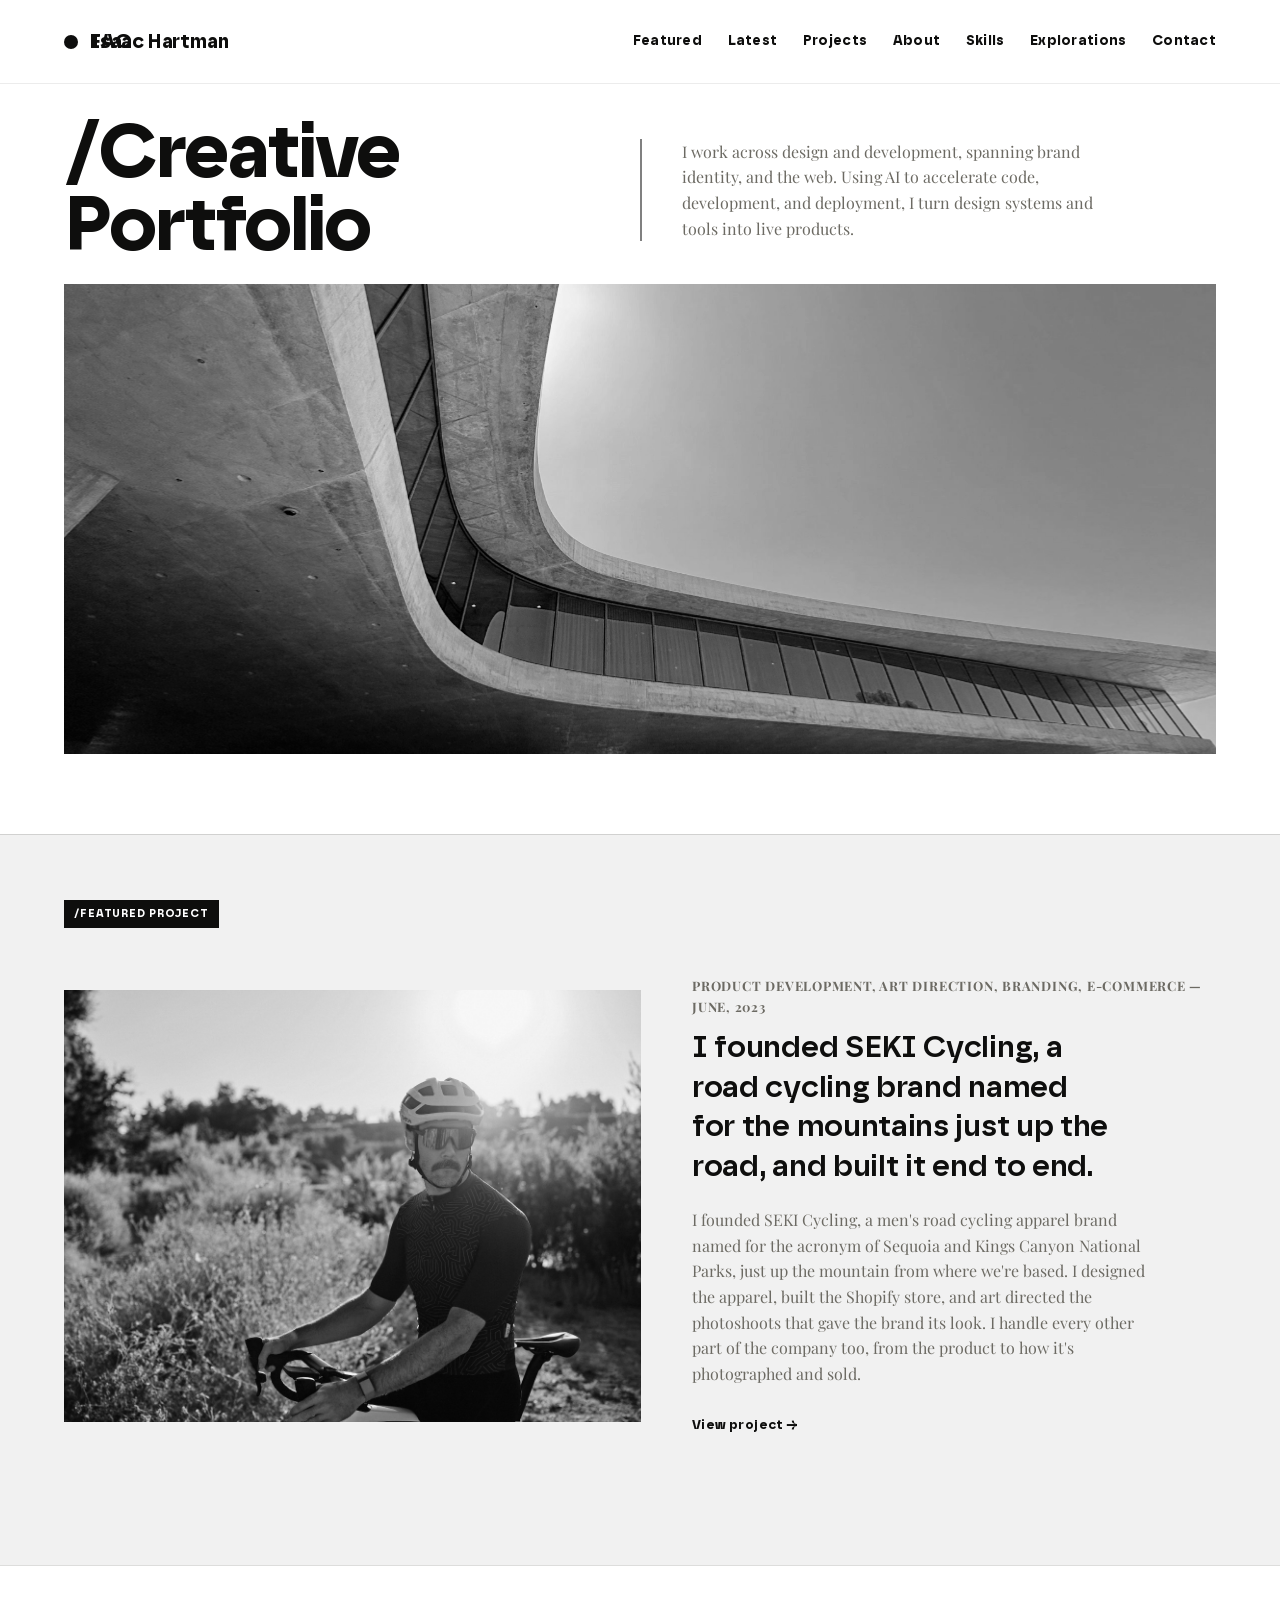
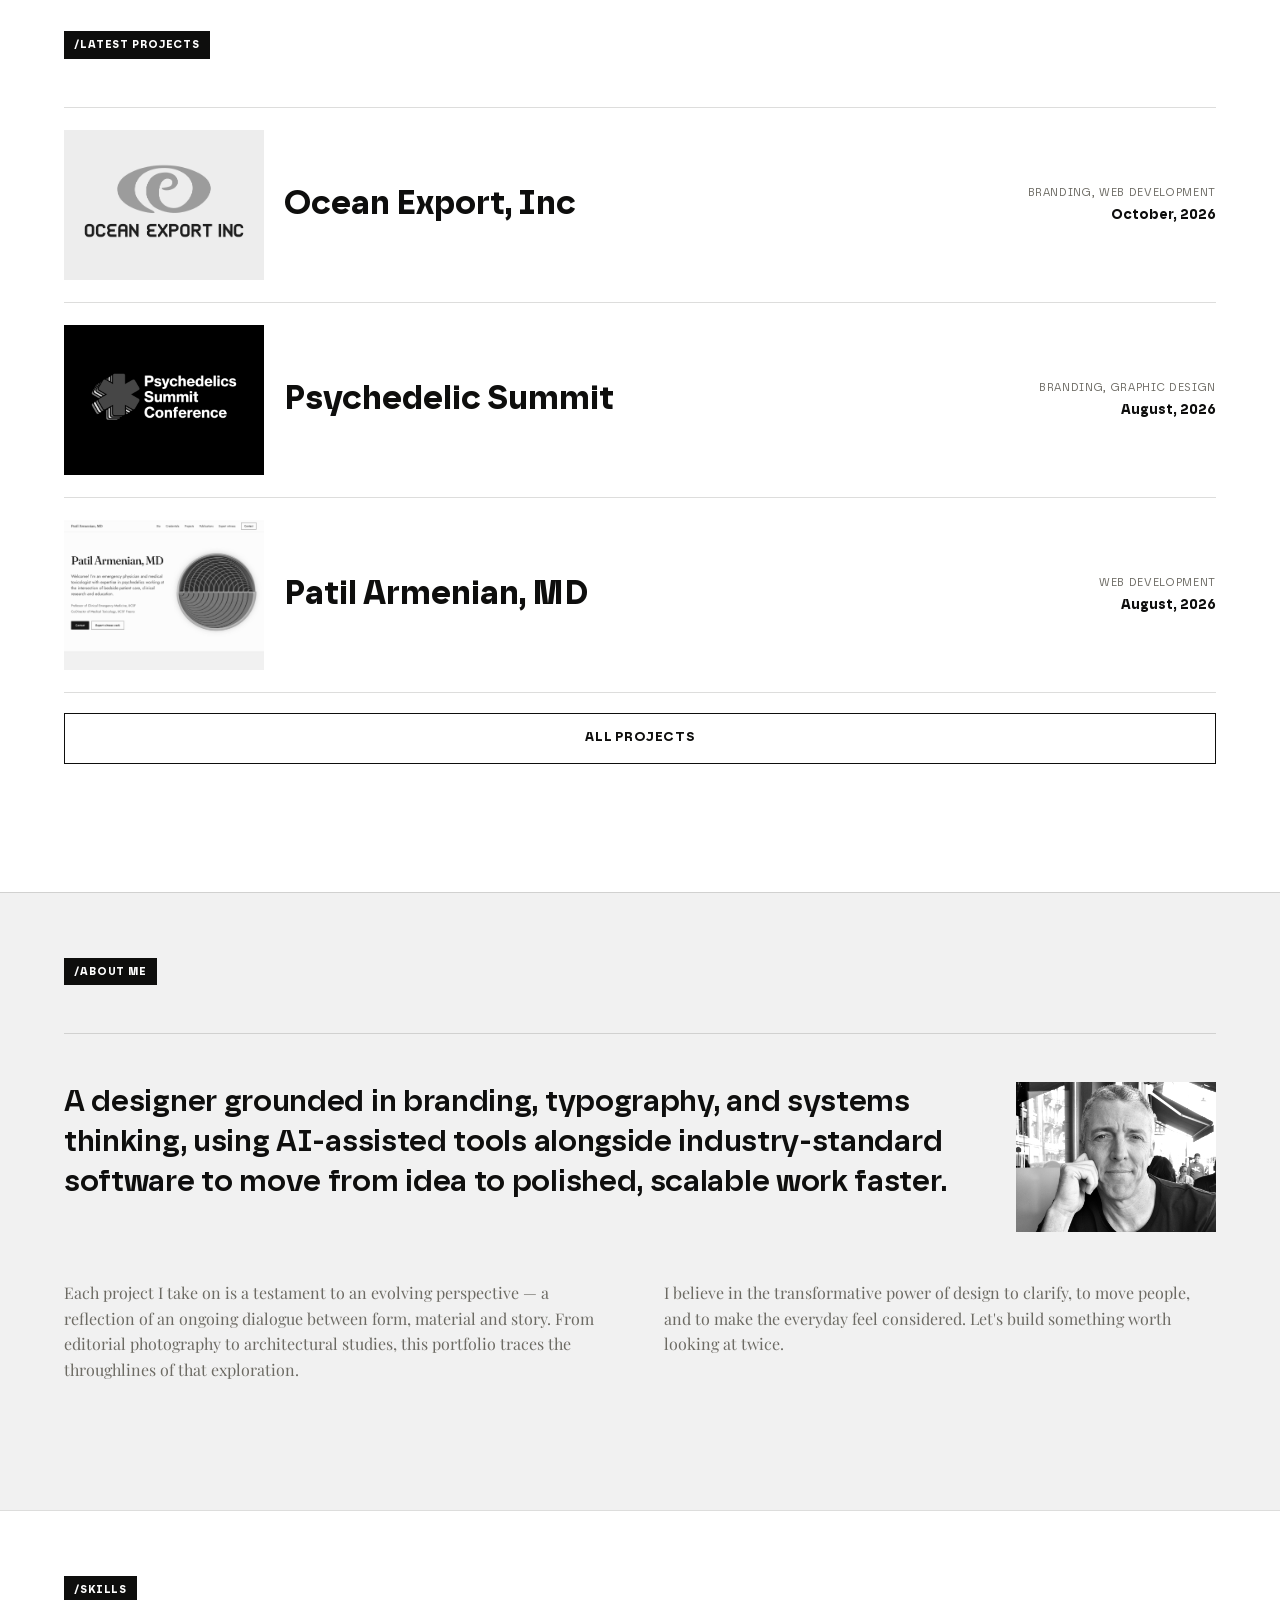
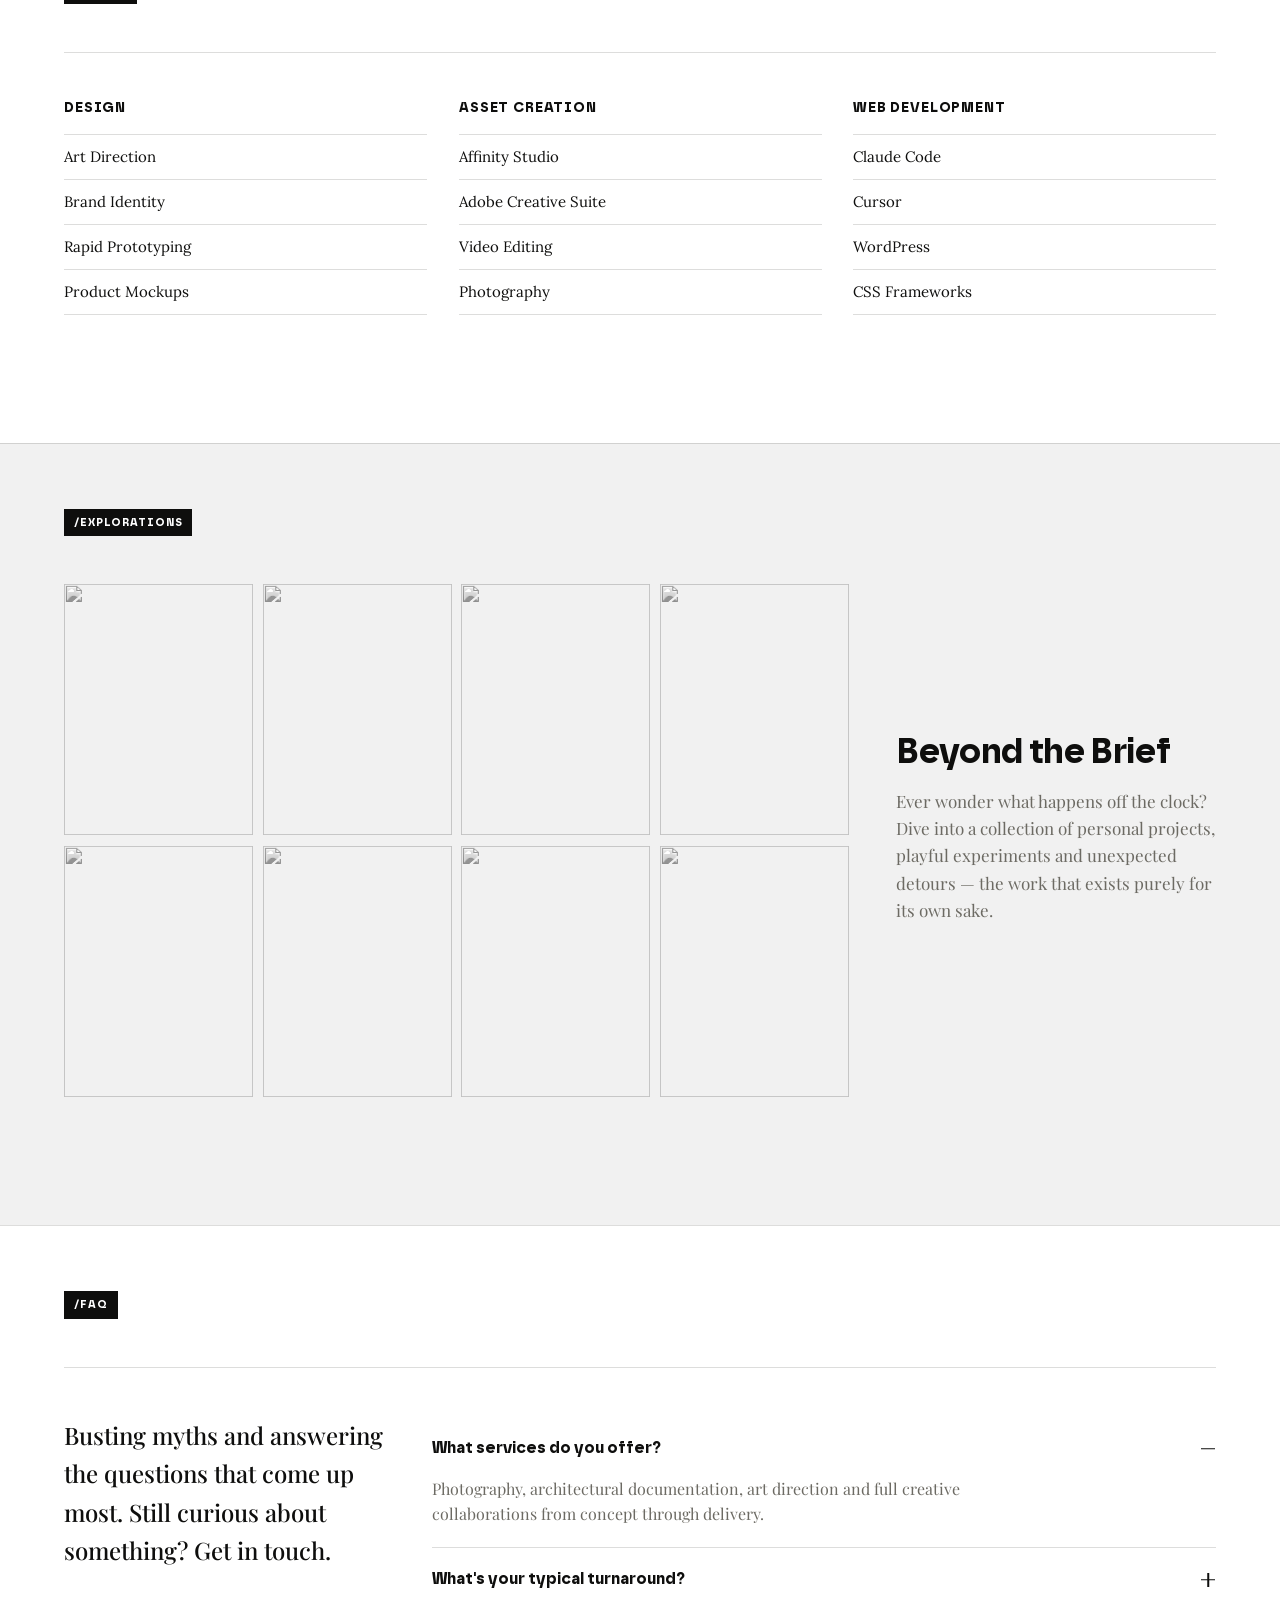
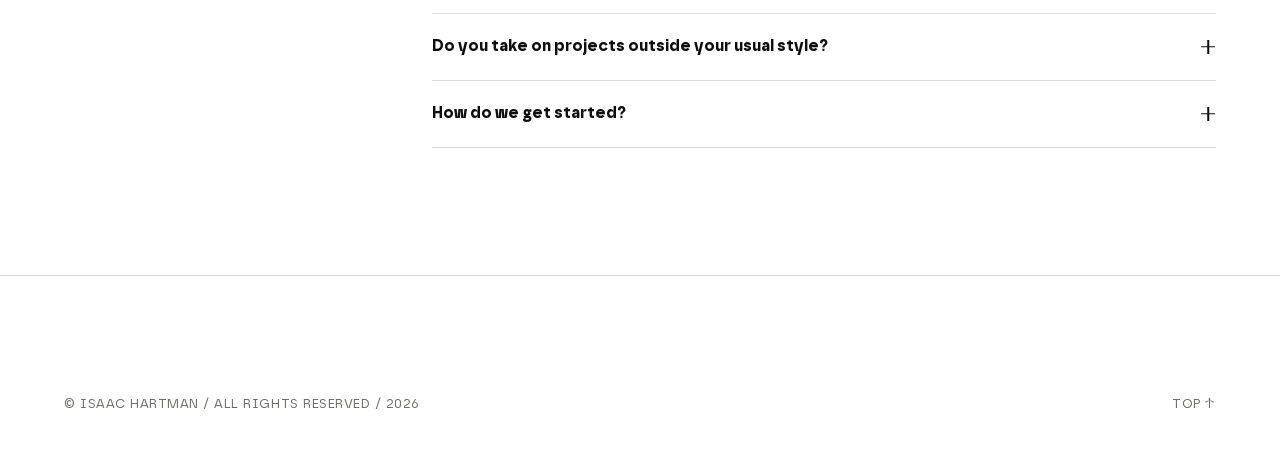
==== commit caa292aa: "Remove the See More button from Explorations Co-Authored-By: Claude Sonnet 5.5 <noreply@anthropic.co" ====
--- a/index.html
+++ b/index.html
@@ -11,7 +11,14 @@
 <link rel="preconnect" href="https://fonts.gstatic.com" crossorigin>
 <link href="https://fonts.googleapis.com/css2?family=Lora:ital,wght@0,400;0,500;0,600;1,400&family=Playfair+Display:ital,wght@0,400;0,500;0,600;0,700;1,400&display=swap" rel="stylesheet">
 
-<link rel="stylesheet" href="css/style.css?v=20261102">
+<link rel="stylesheet" href="css/style.css?v=20261102d">
+<!-- 3D viewer (Explorations lightbox): three.js is only downloaded when a 3D model is first opened. -->
+<script type="importmap">
+{ "imports": {
+  "three": "https://cdn.jsdelivr.net/npm/three@0.160.0/build/three.module.js",
+  "three/addons/": "https://cdn.jsdelivr.net/npm/three@0.160.0/examples/jsm/"
+} }
+</script>
 </head>
 <body class="home">
 
@@ -219,20 +226,19 @@
     <div class="explorations-grid">
       <div class="exploration-media">
         <div class="explore-gallery">
-          <div class="hover-img reveal" style="--i:0" role="button" tabindex="0" aria-label="Open image 1 of 8" data-lightbox data-full="https://picsum.photos/seed/ex1/1200/1500"><img src="https://picsum.photos/seed/ex1/400/500" alt=""></div>
-          <div class="hover-img reveal" style="--i:1" role="button" tabindex="0" aria-label="Open image 2 of 8" data-lightbox data-full="https://picsum.photos/seed/ex2/1200/1500"><img src="https://picsum.photos/seed/ex2/400/500" alt=""></div>
-          <div class="hover-img reveal" style="--i:2" role="button" tabindex="0" aria-label="Open image 3 of 8" data-lightbox data-full="https://picsum.photos/seed/ex3/1200/1500"><img src="https://picsum.photos/seed/ex3/400/500" alt=""></div>
-          <div class="hover-img reveal" style="--i:3" role="button" tabindex="0" aria-label="Open image 4 of 8" data-lightbox data-full="https://picsum.photos/seed/ex4/1200/1500"><img src="https://picsum.photos/seed/ex4/400/500" alt=""></div>
-          <div class="hover-img reveal" style="--i:4" role="button" tabindex="0" aria-label="Open image 5 of 8" data-lightbox data-full="https://picsum.photos/seed/ex5/1200/1500"><img src="https://picsum.photos/seed/ex5/400/500" alt=""></div>
-          <div class="hover-img reveal" style="--i:5" role="button" tabindex="0" aria-label="Open image 6 of 8" data-lightbox data-full="https://picsum.photos/seed/ex6/1200/1500"><img src="https://picsum.photos/seed/ex6/400/500" alt=""></div>
-          <div class="hover-img reveal" style="--i:6" role="button" tabindex="0" aria-label="Open image 7 of 8" data-lightbox data-full="https://picsum.photos/seed/ex7/1200/1500"><img src="https://picsum.photos/seed/ex7/400/500" alt=""></div>
-          <div class="hover-img reveal" style="--i:7" role="button" tabindex="0" aria-label="Open image 8 of 8" data-lightbox data-full="https://picsum.photos/seed/ex8/1200/1500"><img src="https://picsum.photos/seed/ex8/400/500" alt=""></div>
+          <div class="hover-img reveal" style="--i:0" role="button" tabindex="0" aria-label="Open image 1 of 8" data-lightbox data-title="Exploration 01" data-caption="Placeholder caption — replace with a line about this piece." data-details="Camera: Add camera|Lens: Add lens|Location: Add location" data-full="https://picsum.photos/seed/ex1/1200/1500"><img src="https://picsum.photos/seed/ex1/400/500" alt=""></div>
+          <div class="hover-img reveal" style="--i:1" role="button" tabindex="0" aria-label="Open image 2 of 8" data-lightbox data-title="Exploration 02" data-caption="Placeholder caption — replace with a line about this piece." data-details="Camera: Add camera|Lens: Add lens|Location: Add location" data-full="https://picsum.photos/seed/ex2/1200/1500"><img src="https://picsum.photos/seed/ex2/400/500" alt=""></div>
+          <div class="hover-img reveal" style="--i:2" role="button" tabindex="0" aria-label="Open image 3 of 8" data-lightbox data-title="Exploration 03" data-caption="Placeholder caption — replace with a line about this piece." data-details="Camera: Add camera|Lens: Add lens|Location: Add location" data-full="https://picsum.photos/seed/ex3/1200/1500"><img src="https://picsum.photos/seed/ex3/400/500" alt=""></div>
+          <div class="hover-img reveal" style="--i:3" role="button" tabindex="0" aria-label="Open image 4 of 8" data-lightbox data-title="Exploration 04" data-caption="Placeholder caption — replace with a line about this piece." data-details="Camera: Add camera|Lens: Add lens|Location: Add location" data-full="https://picsum.photos/seed/ex4/1200/1500"><img src="https://picsum.photos/seed/ex4/400/500" alt=""></div>
+          <div class="hover-img reveal" style="--i:4" role="button" tabindex="0" aria-label="Open image 5 of 8" data-lightbox data-title="Exploration 05" data-caption="Placeholder caption — replace with a line about this piece." data-details="Camera: Add camera|Lens: Add lens|Location: Add location" data-full="https://picsum.photos/seed/ex5/1200/1500"><img src="https://picsum.photos/seed/ex5/400/500" alt=""></div>
+          <div class="hover-img reveal" style="--i:5" role="button" tabindex="0" aria-label="Open image 6 of 8" data-lightbox data-title="Exploration 06" data-caption="Placeholder caption — replace with a line about this piece." data-details="Camera: Add camera|Lens: Add lens|Location: Add location" data-full="https://picsum.photos/seed/ex6/1200/1500"><img src="https://picsum.photos/seed/ex6/400/500" alt=""></div>
+          <div class="hover-img reveal" style="--i:6" role="button" tabindex="0" aria-label="Open image 7 of 8" data-lightbox data-title="Exploration 07" data-caption="Placeholder caption — replace with a line about this piece." data-details="Camera: Add camera|Lens: Add lens|Location: Add location" data-full="https://picsum.photos/seed/ex7/1200/1500"><img src="https://picsum.photos/seed/ex7/400/500" alt=""></div>
+          <div class="hover-img reveal" style="--i:7" role="button" tabindex="0" aria-label="Open image 8 of 8" data-lightbox data-title="Exploration 08" data-caption="Placeholder caption — replace with a line about this piece." data-details="Camera: Add camera|Lens: Add lens|Location: Add location" data-full="https://picsum.photos/seed/ex8/1200/1500"><img src="https://picsum.photos/seed/ex8/400/500" alt=""></div>
         </div>
       </div>
       <div class="exploration-copy reveal" style="--i:1">
         <h3>Beyond the Brief</h3>
         <p>Ever wonder what happens off the clock? Dive into a collection of personal projects, playful experiments and unexpected detours — the work that exists purely for its own sake.</p>
-        <a href="#" class="btn btn-outline">See More</a>
       </div>
     </div>
   </section>
@@ -331,12 +337,23 @@
   <button class="modal-close lightbox-close" id="lightboxClose" aria-label="Close gallery">×</button>
   <button class="lightbox-nav lightbox-prev" id="lightboxPrev" aria-label="Previous image">←</button>
   <figure class="lightbox-stage">
-    <img id="lightboxImage" src="" alt="">
+    <div class="lightbox-media">
+      <img id="lightboxImage" src="" alt="">
+      <video id="lightboxVideo" controls playsinline preload="metadata" hidden></video>
+      <div id="lightboxModel" class="lightbox-model" data-status="" hidden>
+        <p class="lightbox-hint">Drag to rotate · Scroll to zoom</p>
+      </div>
+    </div>
+    <div class="lightbox-info" id="lightboxInfo" hidden>
+      <h3 id="lightboxTitle"></h3>
+      <p id="lightboxCaption"></p>
+      <ul id="lightboxDetails"></ul>
+    </div>
     <figcaption id="lightboxCount" class="lightbox-count" aria-live="polite"></figcaption>
   </figure>
   <button class="lightbox-nav lightbox-next" id="lightboxNext" aria-label="Next image">→</button>
 </div>
 
-<script src="js/main.js?v=20261102"></script>
+<script src="js/main.js?v=20261102d"></script>
 </body>
 </html>
--- a/css/style.css
+++ b/css/style.css
@@ -527,6 +527,18 @@
 .explore-gallery > div { aspect-ratio: 3/4; }
 .explore-gallery > div[data-lightbox] { cursor: none; }
 .explore-gallery > div[data-lightbox]:focus-visible { outline: 2px solid var(--ink); outline-offset: 3px; }
+.explore-gallery > div[data-type="video"]::after,
+.explore-gallery > div[data-type="model"]::after {
+  position: absolute; left: 8px; bottom: 8px;
+  padding: 3px 7px;
+  border-radius: 3px;
+  background: var(--ink);
+  color: #fff;
+  font-family: var(--font-head); font-size: 10px; font-weight: 700; letter-spacing: 0.08em;
+  pointer-events: none;
+}
+.explore-gallery > div[data-type="video"]::after { content: '▶ VIDEO'; }
+.explore-gallery > div[data-type="model"]::after { content: '3D'; }
 .exploration-copy h3 { font-size: clamp(1.6rem, 3vw, 2.2rem); margin-bottom: 16px; }
 .exploration-copy p { color: var(--muted); margin-bottom: 22px; }
 
@@ -706,18 +718,80 @@
    LIGHTBOX (Explorations gallery)
    ========================================================= */
 .lightbox { background: rgba(14, 14, 13, 0.92); gap: clamp(8px, 2vw, 24px); }
-.lightbox-stage { margin: 0; display: flex; flex-direction: column; align-items: center; gap: 12px; min-width: 0; }
-.lightbox-stage img {
+.lightbox [hidden] { display: none !important; }
+.lightbox-stage { margin: 0; display: flex; flex-direction: column; align-items: center; gap: 14px; min-width: 0; }
+.lightbox-media { display: flex; justify-content: center; }
+.lightbox-media img,
+.lightbox-media video {
   display: block;
   max-width: min(78vw, 1000px);
-  max-height: 80vh;
+  max-height: max(220px, calc(100vh - 330px));
   width: auto; height: auto;
   object-fit: contain;
   border-radius: 10px;
   opacity: 1;
   transition: opacity 0.25s var(--ease);
 }
-.lightbox-stage img.is-loading { opacity: 0; }
+.lightbox-media video { background: #000; }
+.lightbox-media img.is-loading { opacity: 0; }
+
+/* 3D view: a fixed-size stage the canvas fills; the model auto-rotates until you drag it. */
+.lightbox-model {
+  position: relative;
+  width: min(78vw, 900px);
+  height: max(260px, calc(100vh - 330px));
+  border-radius: 10px;
+  background: radial-gradient(circle at 50% 38%, #3b3b39 0%, #1d1d1c 100%);
+  overflow: hidden;
+  touch-action: none;
+  cursor: grab;
+}
+.lightbox-model:active { cursor: grabbing; }
+.lightbox-model canvas { display: block; width: 100%; height: 100%; }
+.lightbox-model::after {
+  position: absolute; inset: 0;
+  display: flex; align-items: center; justify-content: center;
+  color: rgba(255, 255, 255, 0.7);
+  font-family: var(--font-head); font-size: 13px; font-weight: 700; letter-spacing: 0.06em;
+  pointer-events: none;
+}
+.lightbox-model[data-status="loading"]::after { content: 'Loading 3D model…'; }
+.lightbox-model[data-status="error"]::after { content: 'This 3D model could not be loaded.'; }
+.lightbox-hint {
+  position: absolute; left: 0; right: 0; bottom: 12px; margin: 0;
+  text-align: center;
+  color: rgba(255, 255, 255, 0.5);
+  font-family: var(--font-head); font-size: 11px; font-weight: 700; letter-spacing: 0.08em;
+  text-transform: uppercase;
+  pointer-events: none;
+}
+.lightbox-model:not([data-status=""]) .lightbox-hint { display: none; }
+
+/* Details box under the media: title, caption and a few "Label: value" lines. */
+.lightbox-info {
+  width: min(92vw, 560px);
+  padding: 14px 18px 12px;
+  border: 1px solid rgba(255, 255, 255, 0.14);
+  border-radius: 10px;
+  background: rgba(255, 255, 255, 0.07);
+  color: #fff;
+  text-align: left;
+}
+.lightbox-info h3 { margin: 0 0 4px; font-size: 17px; line-height: 1.25; color: #fff; }
+.lightbox-info p { margin: 0 0 10px; font-size: 15px; line-height: 1.5; color: rgba(255, 255, 255, 0.82); }
+.lightbox-info ul { margin: 0; }
+.lightbox-info li {
+  display: flex; gap: 14px; align-items: baseline;
+  padding: 6px 0;
+  border-top: 1px solid rgba(255, 255, 255, 0.12);
+  font-size: 13px; line-height: 1.4;
+  color: rgba(255, 255, 255, 0.7);
+}
+.lightbox-label {
+  flex: none; min-width: 84px;
+  font-family: var(--font-head); font-size: 10px; font-weight: 700; letter-spacing: 0.08em; text-transform: uppercase;
+  color: rgba(255, 255, 255, 0.95);
+}
 .lightbox-count { color: rgba(255, 255, 255, 0.7); font-family: var(--font-head); font-size: 12px; font-weight: 700; letter-spacing: 0.08em; }
 .lightbox-close, .lightbox-nav {
   width: 44px; height: 44px;
@@ -738,7 +812,8 @@
   .lightbox-nav { position: absolute; bottom: 24px; }
   .lightbox-prev { left: calc(50% - 56px); }
   .lightbox-next { right: calc(50% - 56px); }
-  .lightbox-stage img { max-width: 92vw; max-height: 72vh; }
+  .lightbox-media img, .lightbox-media video { max-width: 92vw; max-height: max(200px, calc(100vh - 400px)); }
+  .lightbox-model { width: 92vw; height: max(240px, calc(100vh - 400px)); }
 }
 
 /* =========================================================
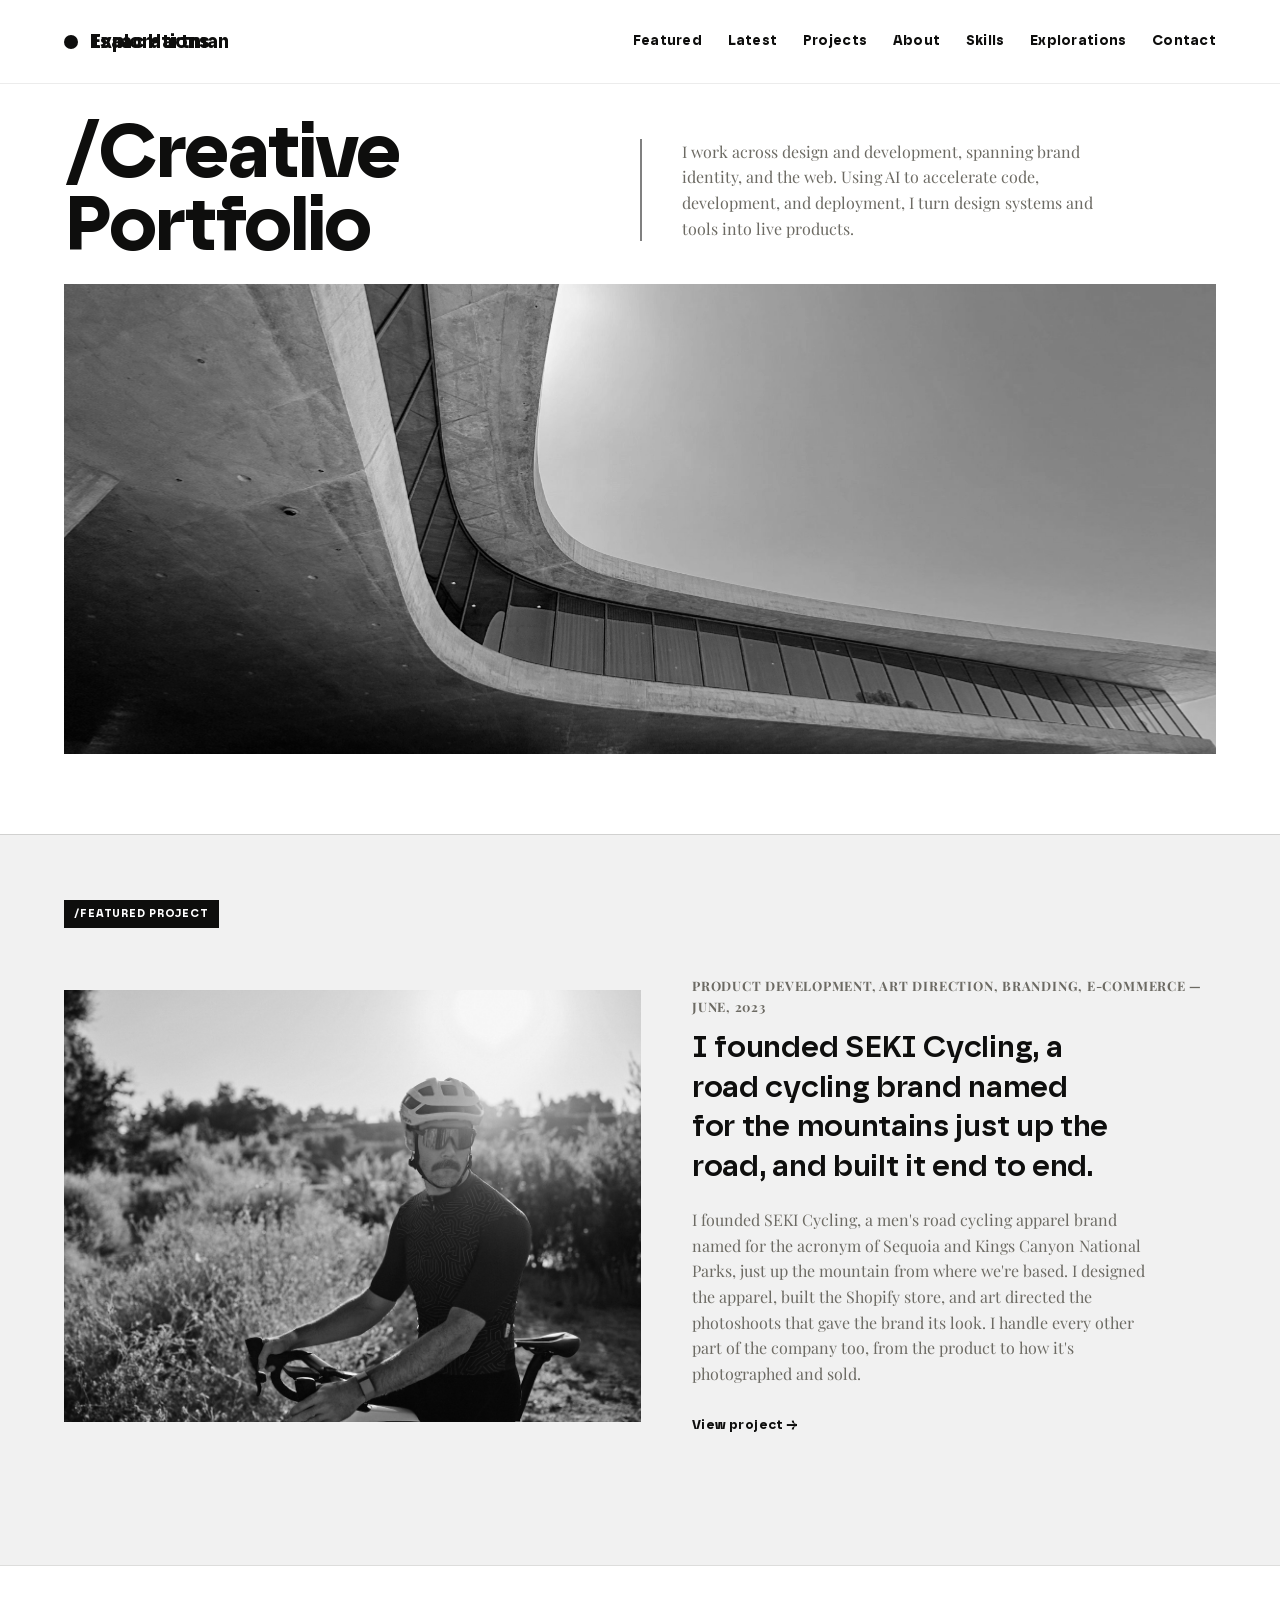
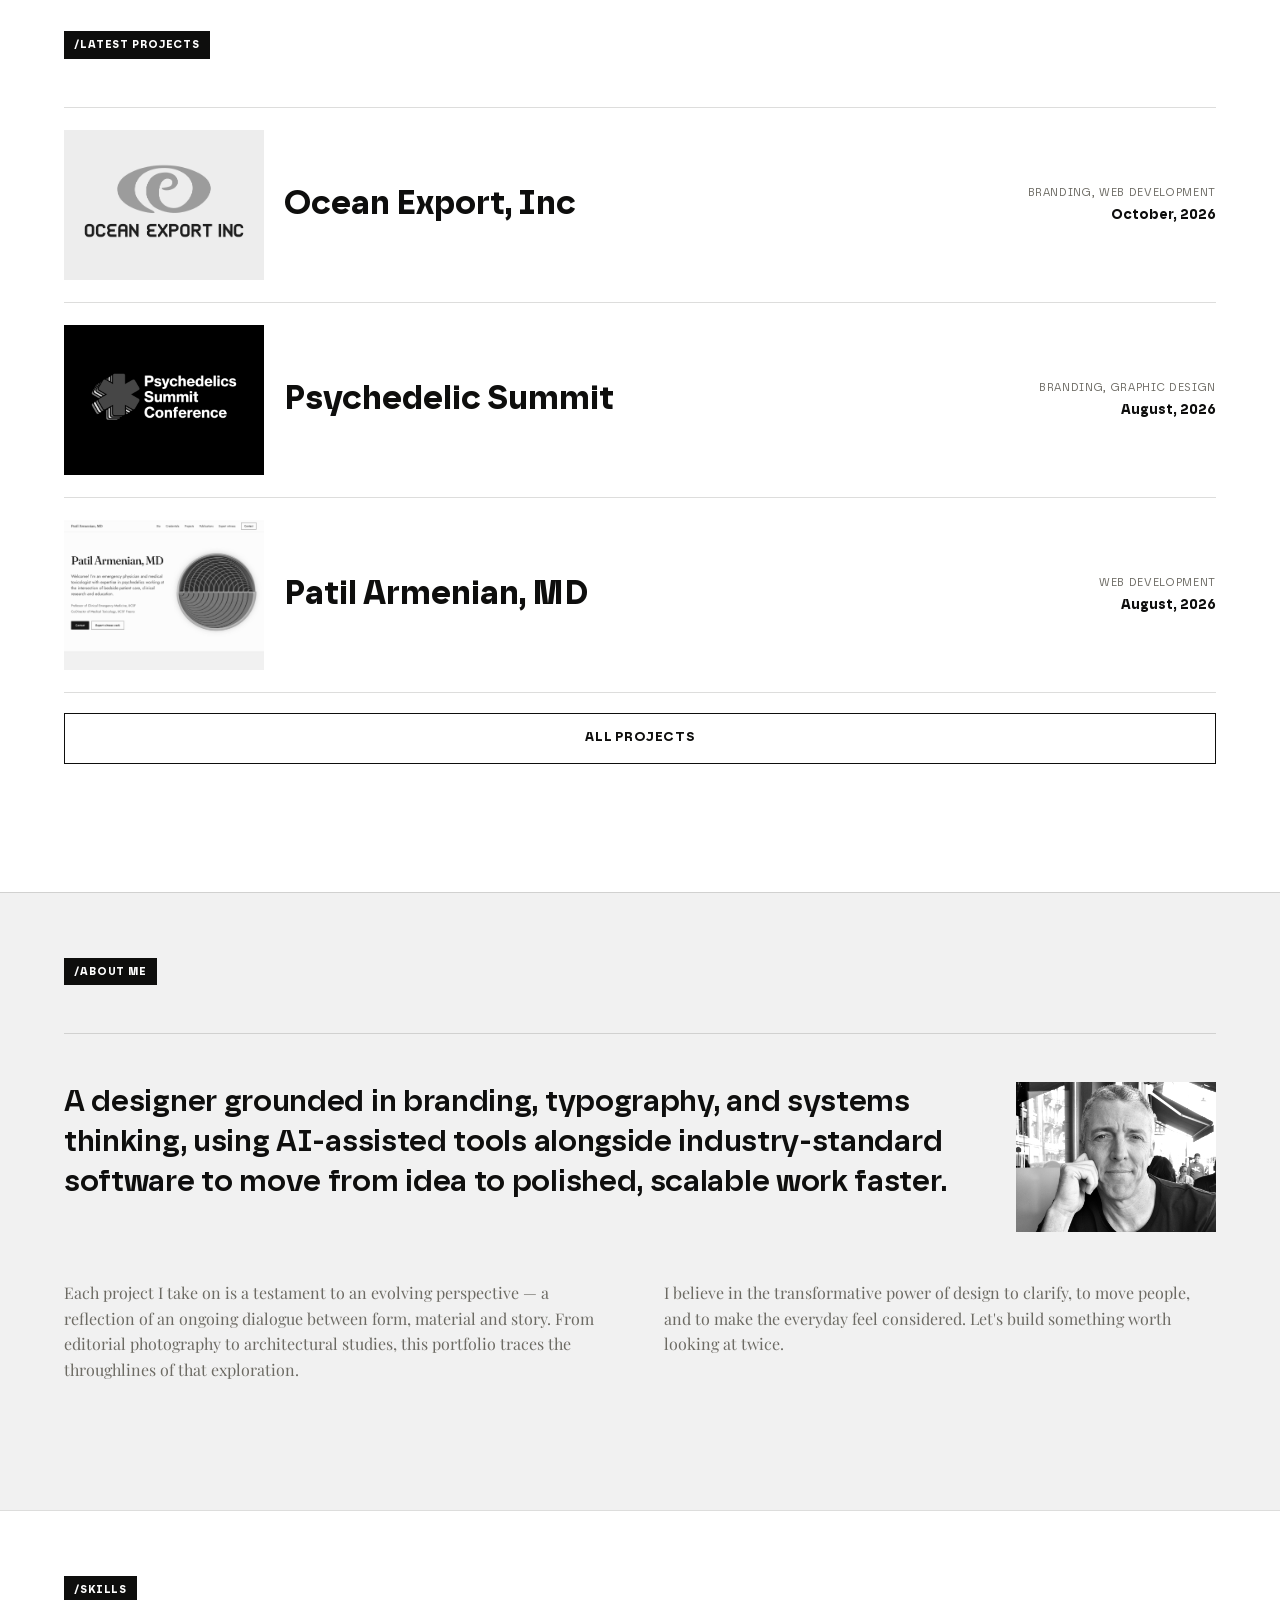
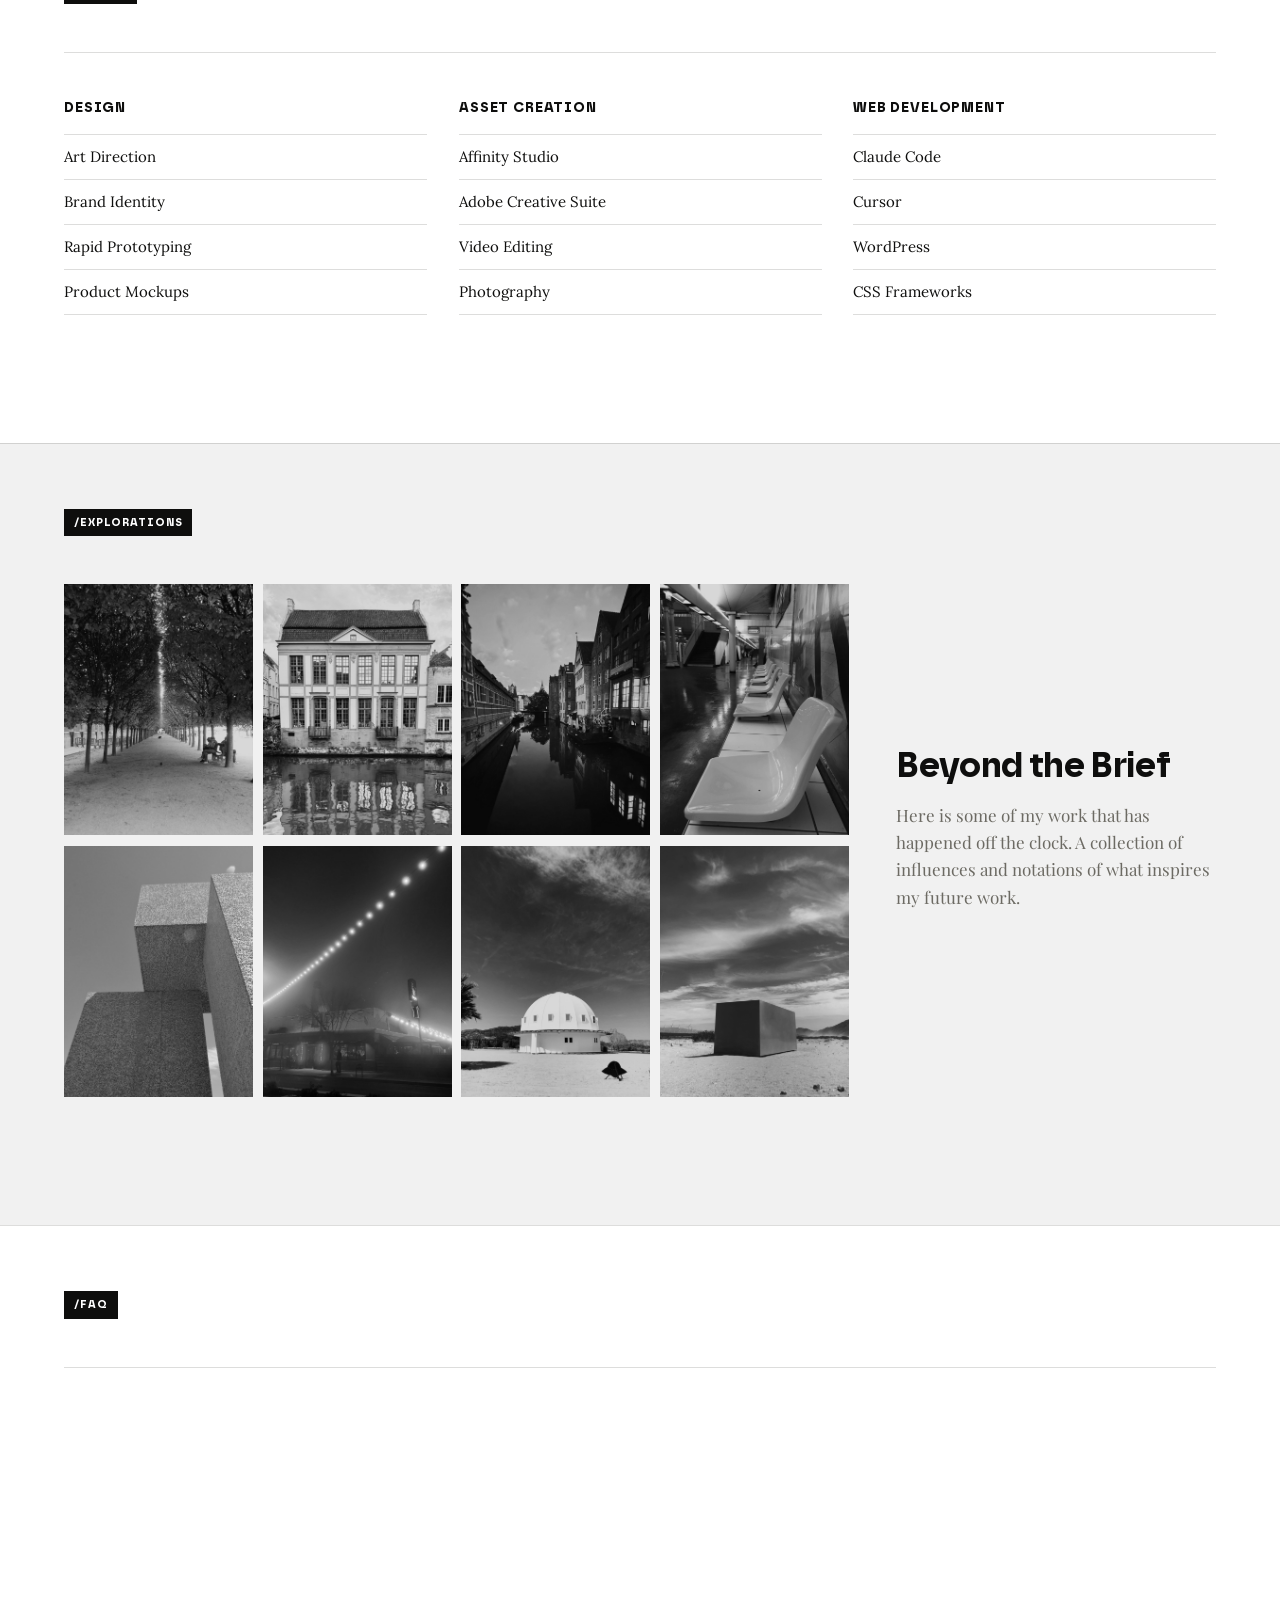
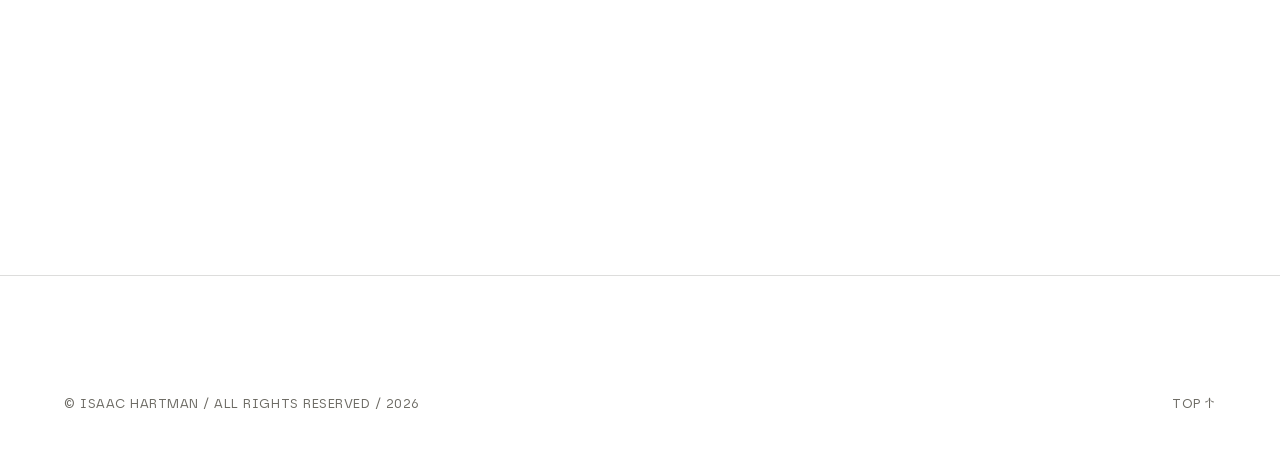
==== commit f639f426: "Replace placeholder Explorations images with real photos Co-Authored-By: Claude Sonnet 5.5 <noreply@" ====
--- a/index.html
+++ b/index.html
@@ -226,19 +226,19 @@
     <div class="explorations-grid">
       <div class="exploration-media">
         <div class="explore-gallery">
-          <div class="hover-img reveal" style="--i:0" role="button" tabindex="0" aria-label="Open image 1 of 8" data-lightbox data-title="Exploration 01" data-caption="Placeholder caption — replace with a line about this piece." data-details="Camera: Add camera|Lens: Add lens|Location: Add location" data-full="https://picsum.photos/seed/ex1/1200/1500"><img src="https://picsum.photos/seed/ex1/400/500" alt=""></div>
-          <div class="hover-img reveal" style="--i:1" role="button" tabindex="0" aria-label="Open image 2 of 8" data-lightbox data-title="Exploration 02" data-caption="Placeholder caption — replace with a line about this piece." data-details="Camera: Add camera|Lens: Add lens|Location: Add location" data-full="https://picsum.photos/seed/ex2/1200/1500"><img src="https://picsum.photos/seed/ex2/400/500" alt=""></div>
-          <div class="hover-img reveal" style="--i:2" role="button" tabindex="0" aria-label="Open image 3 of 8" data-lightbox data-title="Exploration 03" data-caption="Placeholder caption — replace with a line about this piece." data-details="Camera: Add camera|Lens: Add lens|Location: Add location" data-full="https://picsum.photos/seed/ex3/1200/1500"><img src="https://picsum.photos/seed/ex3/400/500" alt=""></div>
-          <div class="hover-img reveal" style="--i:3" role="button" tabindex="0" aria-label="Open image 4 of 8" data-lightbox data-title="Exploration 04" data-caption="Placeholder caption — replace with a line about this piece." data-details="Camera: Add camera|Lens: Add lens|Location: Add location" data-full="https://picsum.photos/seed/ex4/1200/1500"><img src="https://picsum.photos/seed/ex4/400/500" alt=""></div>
-          <div class="hover-img reveal" style="--i:4" role="button" tabindex="0" aria-label="Open image 5 of 8" data-lightbox data-title="Exploration 05" data-caption="Placeholder caption — replace with a line about this piece." data-details="Camera: Add camera|Lens: Add lens|Location: Add location" data-full="https://picsum.photos/seed/ex5/1200/1500"><img src="https://picsum.photos/seed/ex5/400/500" alt=""></div>
-          <div class="hover-img reveal" style="--i:5" role="button" tabindex="0" aria-label="Open image 6 of 8" data-lightbox data-title="Exploration 06" data-caption="Placeholder caption — replace with a line about this piece." data-details="Camera: Add camera|Lens: Add lens|Location: Add location" data-full="https://picsum.photos/seed/ex6/1200/1500"><img src="https://picsum.photos/seed/ex6/400/500" alt=""></div>
-          <div class="hover-img reveal" style="--i:6" role="button" tabindex="0" aria-label="Open image 7 of 8" data-lightbox data-title="Exploration 07" data-caption="Placeholder caption — replace with a line about this piece." data-details="Camera: Add camera|Lens: Add lens|Location: Add location" data-full="https://picsum.photos/seed/ex7/1200/1500"><img src="https://picsum.photos/seed/ex7/400/500" alt=""></div>
-          <div class="hover-img reveal" style="--i:7" role="button" tabindex="0" aria-label="Open image 8 of 8" data-lightbox data-title="Exploration 08" data-caption="Placeholder caption — replace with a line about this piece." data-details="Camera: Add camera|Lens: Add lens|Location: Add location" data-full="https://picsum.photos/seed/ex8/1200/1500"><img src="https://picsum.photos/seed/ex8/400/500" alt=""></div>
+          <div class="hover-img reveal" style="--i:0" role="button" tabindex="0" aria-label="Open image 1 of 8" data-lightbox data-title="Exploration 01" data-caption="Placeholder caption — replace with a line about this piece." data-details="Camera: Add camera|Lens: Add lens|Location: Add location" data-full="assets/explorations/explor_01_full.jpg"><img src="assets/explorations/explor_01_thumb.jpg" alt=""></div>
+          <div class="hover-img reveal" style="--i:1" role="button" tabindex="0" aria-label="Open image 2 of 8" data-lightbox data-title="Exploration 02" data-caption="Placeholder caption — replace with a line about this piece." data-details="Camera: Add camera|Lens: Add lens|Location: Add location" data-full="assets/explorations/explor_02_full.jpg"><img src="assets/explorations/explor_02_thumb.jpg" alt=""></div>
+          <div class="hover-img reveal" style="--i:2" role="button" tabindex="0" aria-label="Open image 3 of 8" data-lightbox data-title="Exploration 03" data-caption="Placeholder caption — replace with a line about this piece." data-details="Camera: Add camera|Lens: Add lens|Location: Add location" data-full="assets/explorations/explor_03_full.jpg"><img src="assets/explorations/explor_03_thumb.jpg" alt=""></div>
+          <div class="hover-img reveal" style="--i:3" role="button" tabindex="0" aria-label="Open image 4 of 8" data-lightbox data-title="Exploration 04" data-caption="Placeholder caption — replace with a line about this piece." data-details="Camera: Add camera|Lens: Add lens|Location: Add location" data-full="assets/explorations/explor_04_full.jpg"><img src="assets/explorations/explor_04_thumb.jpg" alt=""></div>
+          <div class="hover-img reveal" style="--i:4" role="button" tabindex="0" aria-label="Open image 5 of 8" data-lightbox data-title="Exploration 05" data-caption="Placeholder caption — replace with a line about this piece." data-details="Camera: Add camera|Lens: Add lens|Location: Add location" data-full="assets/explorations/explor_05_full.jpg"><img src="assets/explorations/explor_05_thumb.jpg" alt=""></div>
+          <div class="hover-img reveal" style="--i:5" role="button" tabindex="0" aria-label="Open image 6 of 8" data-lightbox data-title="Exploration 06" data-caption="Placeholder caption — replace with a line about this piece." data-details="Camera: Add camera|Lens: Add lens|Location: Add location" data-full="assets/explorations/explor_06_full.jpg"><img src="assets/explorations/explor_06_thumb.jpg" alt=""></div>
+          <div class="hover-img reveal" style="--i:6" role="button" tabindex="0" aria-label="Open image 7 of 8" data-lightbox data-title="Exploration 07" data-caption="Placeholder caption — replace with a line about this piece." data-details="Camera: Add camera|Lens: Add lens|Location: Add location" data-full="assets/explorations/explor_07_full.jpg"><img src="assets/explorations/explor_07_thumb.jpg" alt=""></div>
+          <div class="hover-img reveal" style="--i:7" role="button" tabindex="0" aria-label="Open image 8 of 8" data-lightbox data-title="Exploration 08" data-caption="Placeholder caption — replace with a line about this piece." data-details="Camera: Add camera|Lens: Add lens|Location: Add location" data-full="assets/explorations/explor_08_full.jpg"><img src="assets/explorations/explor_08_thumb.jpg" alt=""></div>
         </div>
       </div>
       <div class="exploration-copy reveal" style="--i:1">
         <h3>Beyond the Brief</h3>
-        <p>Ever wonder what happens off the clock? Dive into a collection of personal projects, playful experiments and unexpected detours — the work that exists purely for its own sake.</p>
+        <p>Here is some of my work that has happened off the clock. A collection of influences and notations of what inspires my future work. </p>
       </div>
     </div>
   </section>
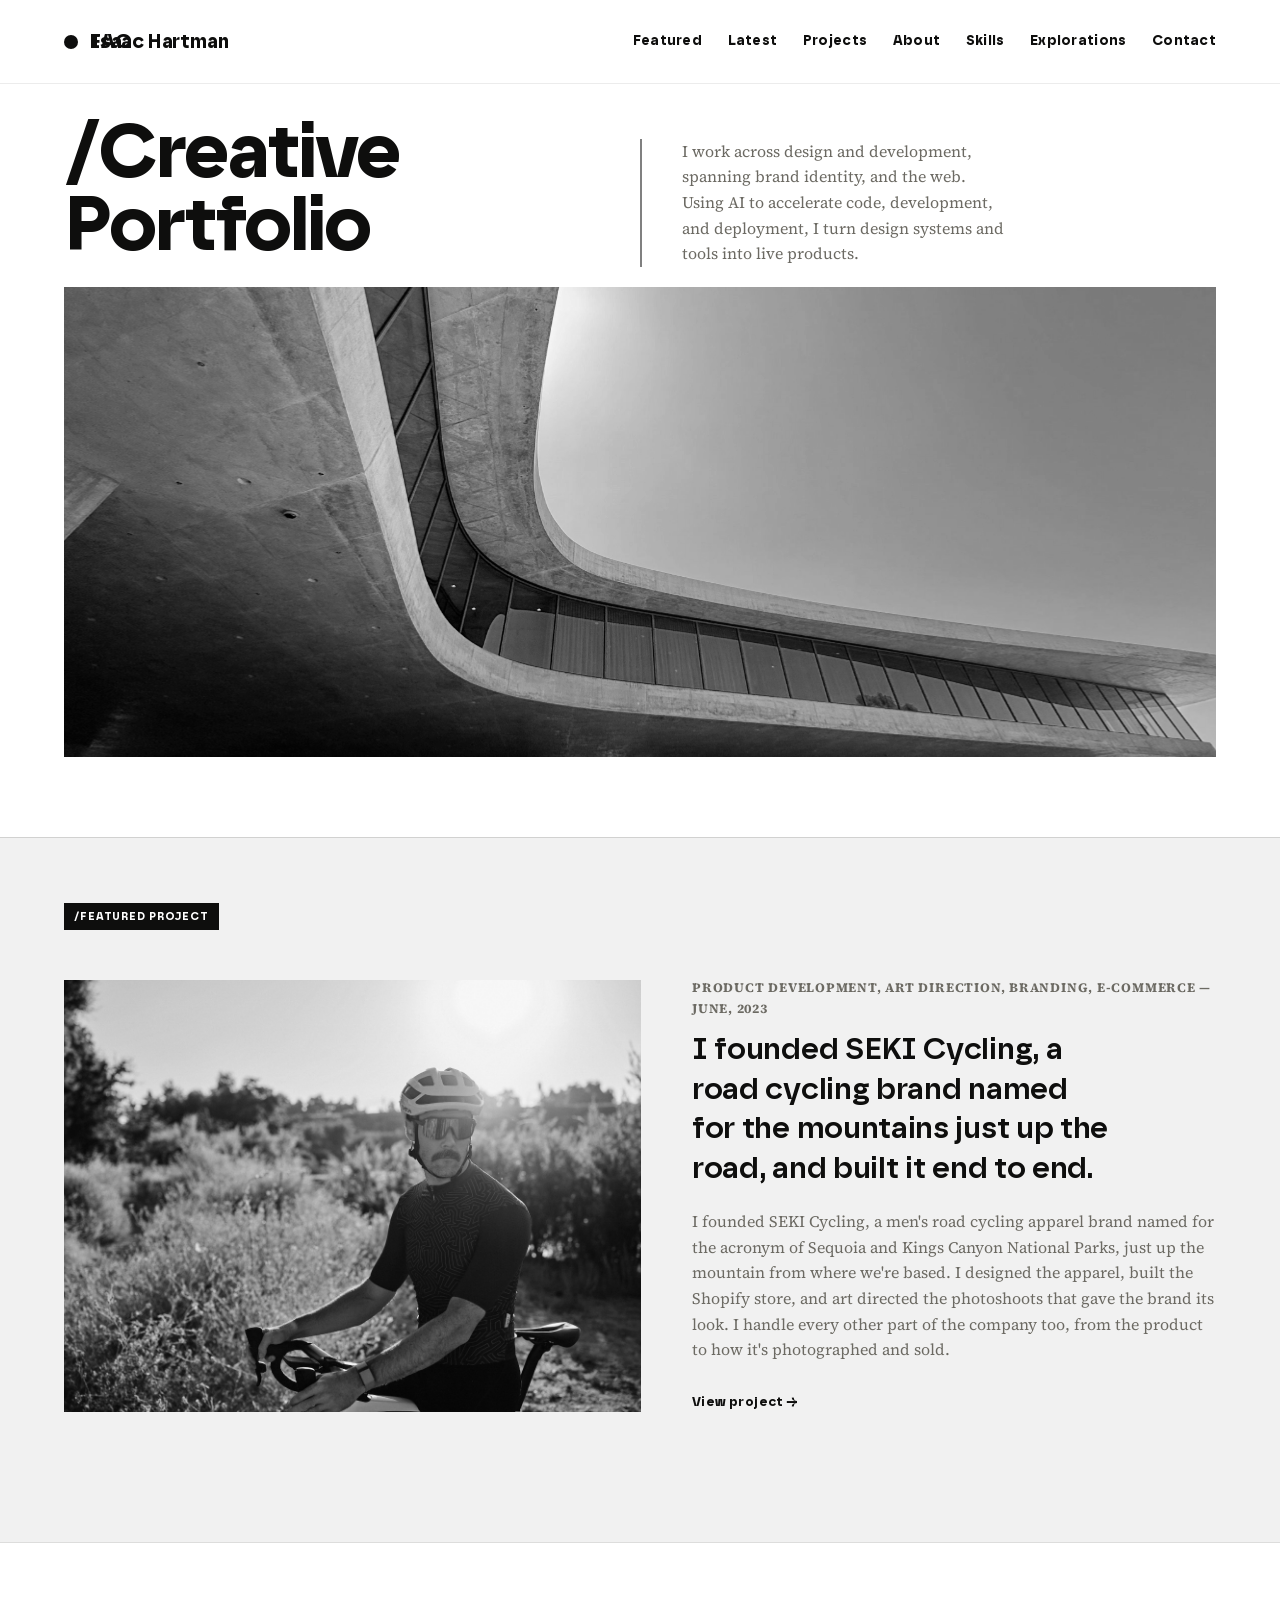
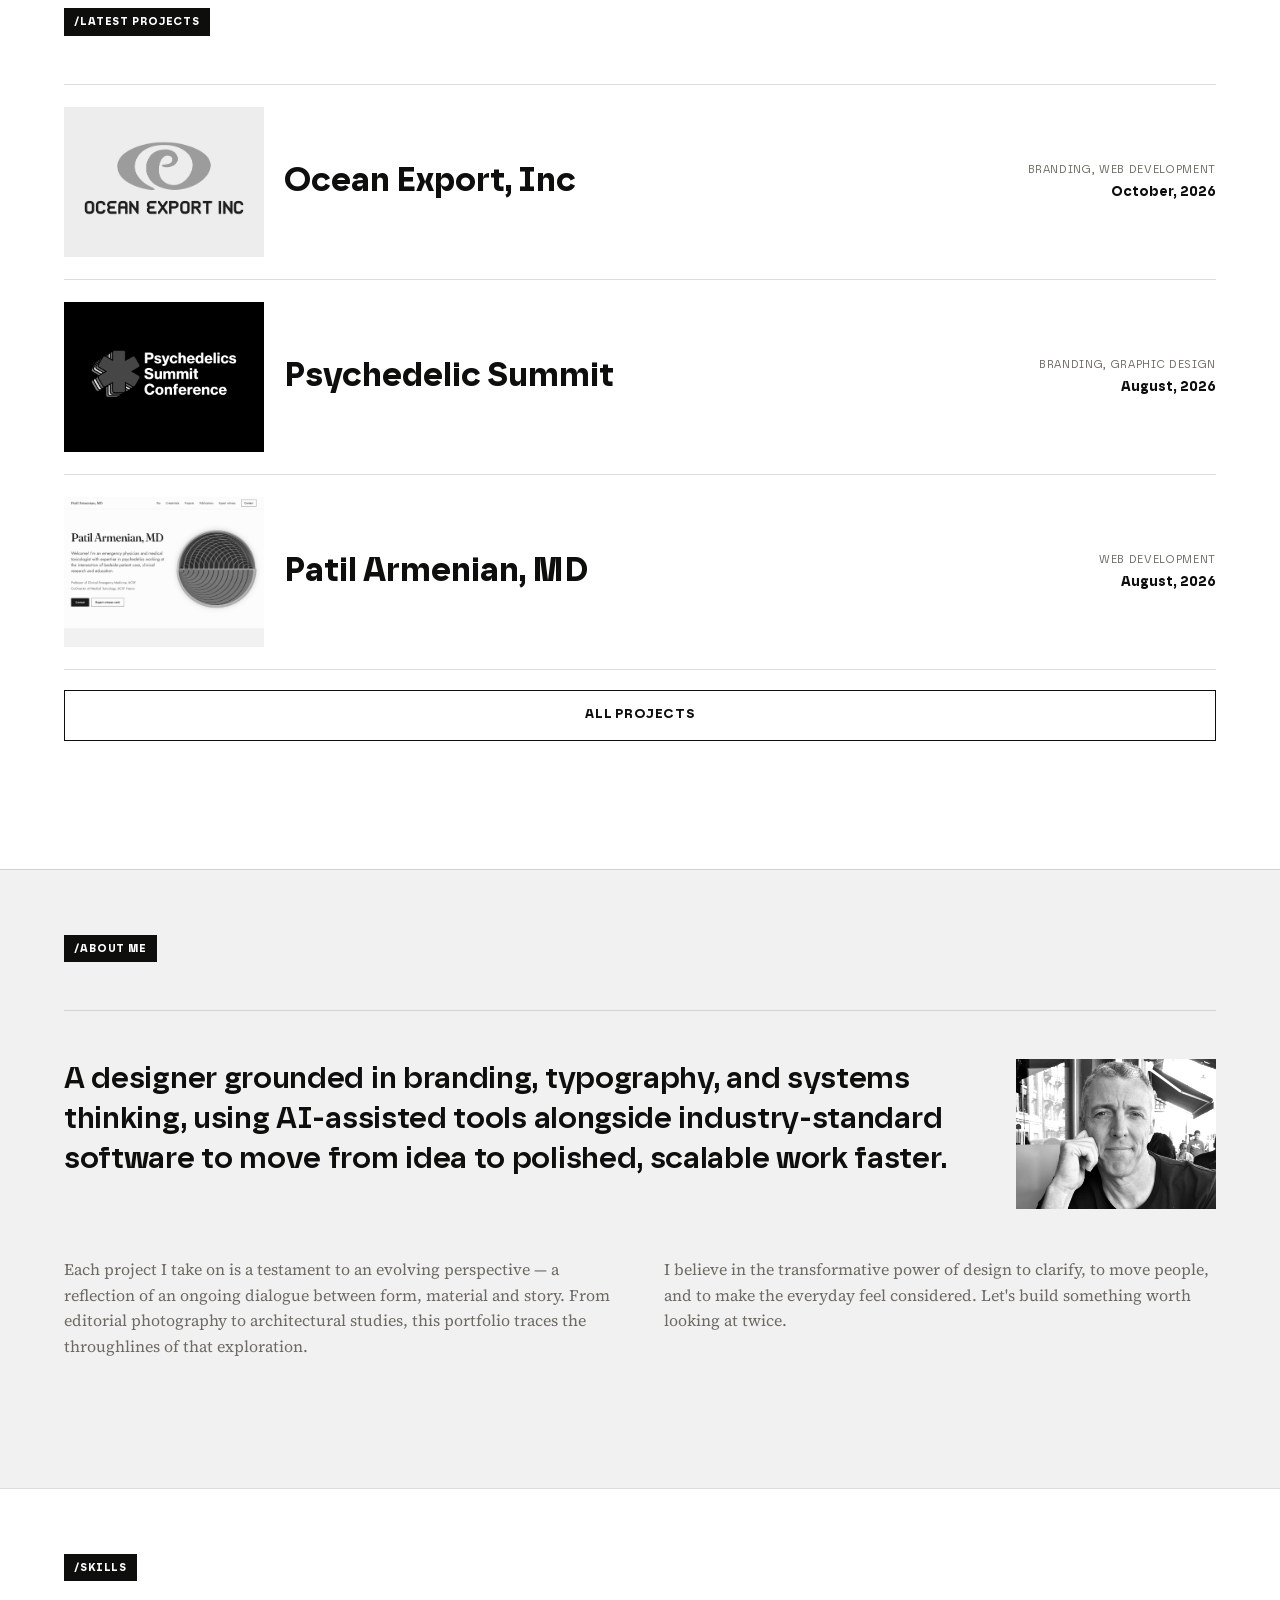
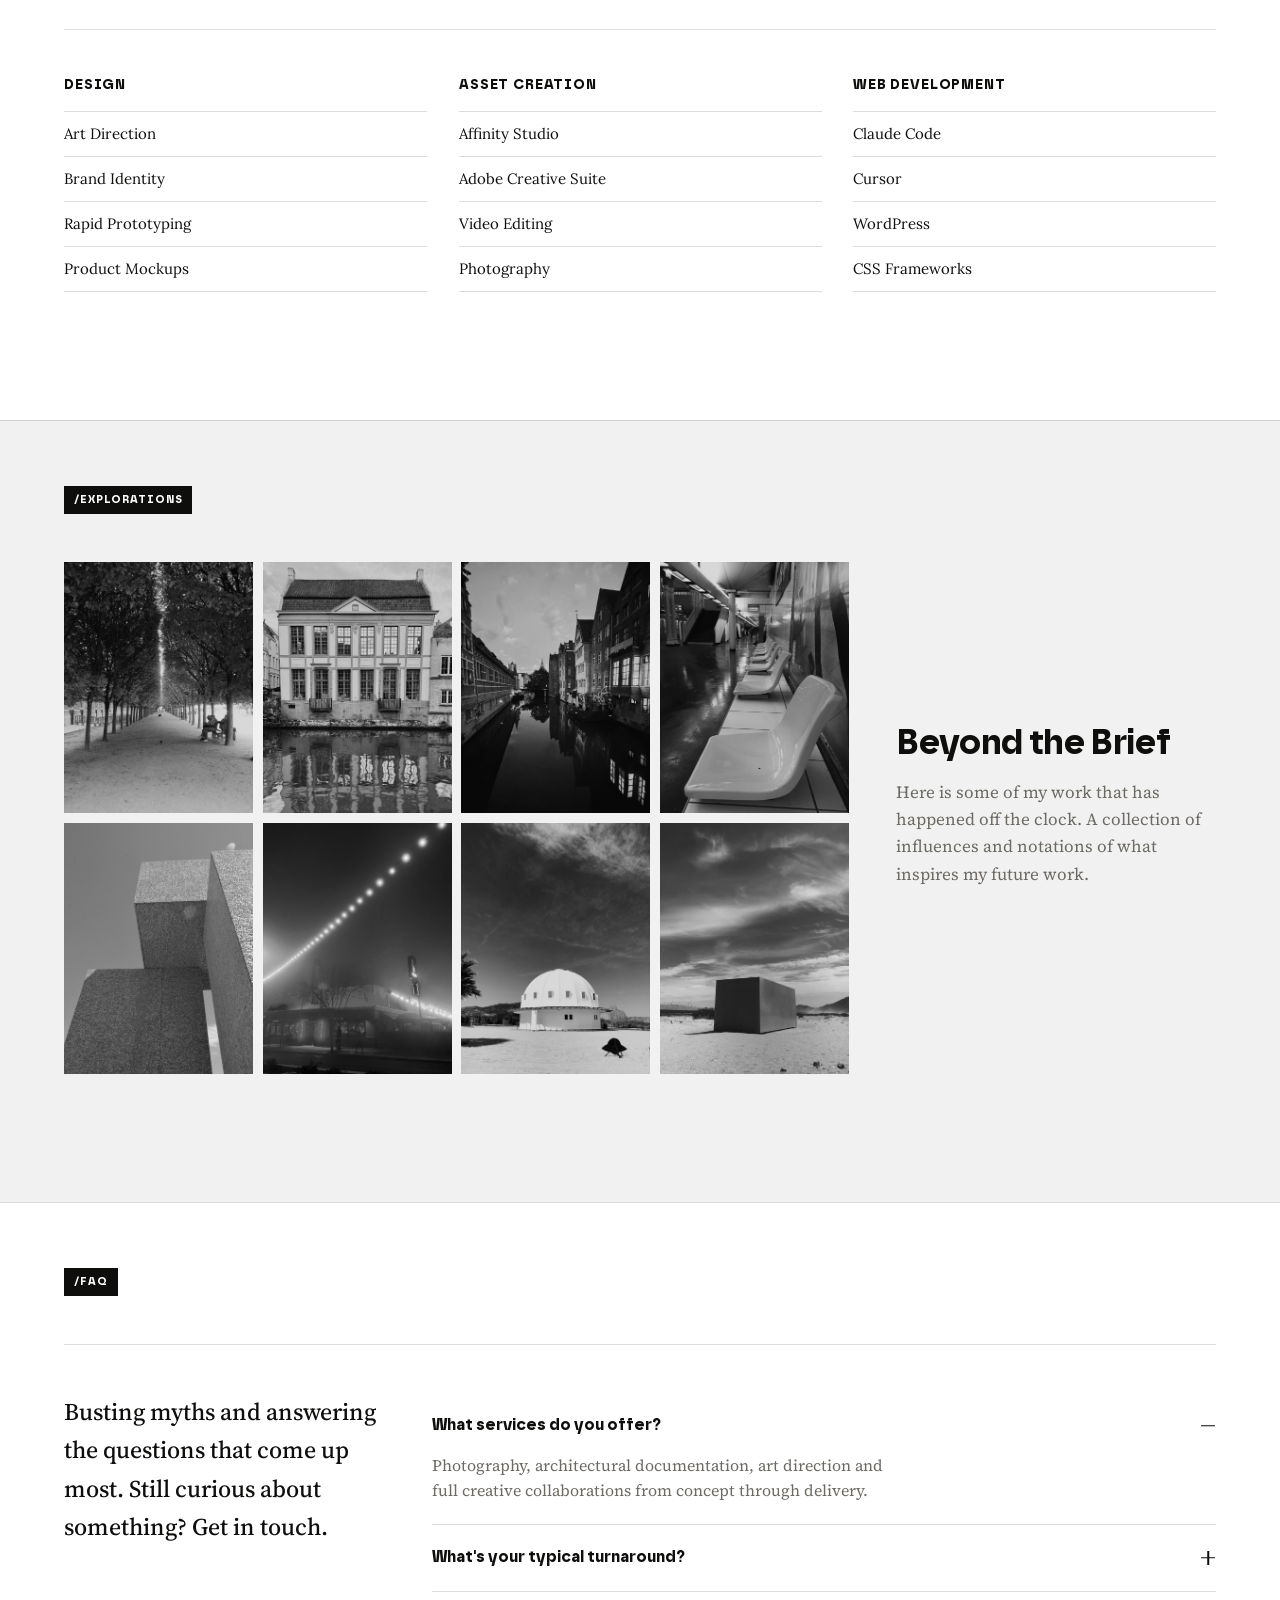
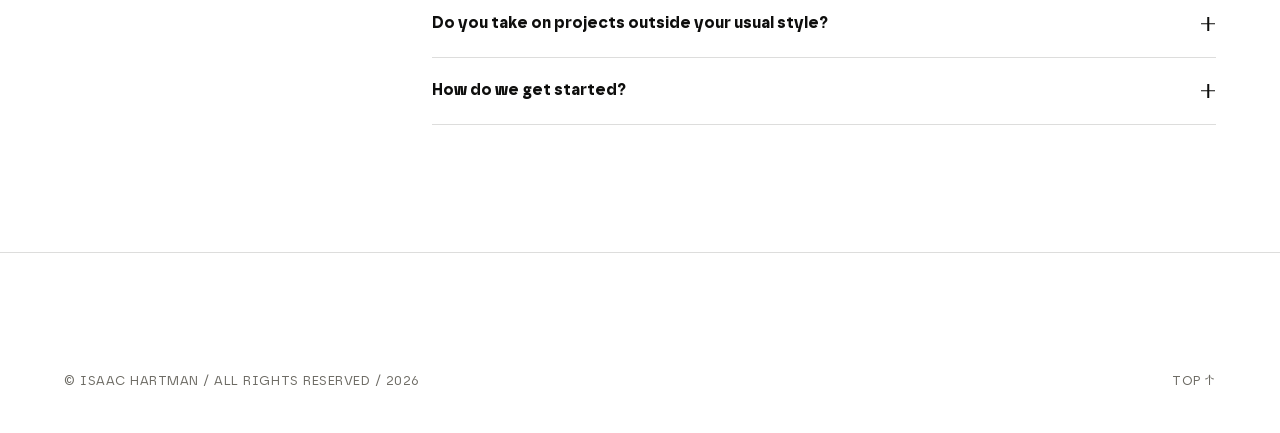
==== commit c9507aab: "Switch paragraph font to Source Serif 4 and let the featured paragraph fill its column Co-Authored-B" ====
--- a/index.html
+++ b/index.html
@@ -9,9 +9,9 @@
 <!-- Body reader font: Lora (rounded classic serif) — see README to swap -->
 <link rel="preconnect" href="https://fonts.googleapis.com">
 <link rel="preconnect" href="https://fonts.gstatic.com" crossorigin>
-<link href="https://fonts.googleapis.com/css2?family=Lora:ital,wght@0,400;0,500;0,600;1,400&family=Playfair+Display:ital,wght@0,400;0,500;0,600;0,700;1,400&display=swap" rel="stylesheet">
-
-<link rel="stylesheet" href="css/style.css?v=20261102d">
+<link href="https://fonts.googleapis.com/css2?family=Lora:ital,wght@0,400;0,500;0,600;1,400&family=Source+Serif+4:ital,opsz,wght@0,8..60,400;0,8..60,500;0,8..60,600;0,8..60,700;1,8..60,400&display=swap" rel="stylesheet">
+
+<link rel="stylesheet" href="css/style.css?v=20261102f">
 <!-- 3D viewer (Explorations lightbox): three.js is only downloaded when a 3D model is first opened. -->
 <script type="importmap">
 { "imports": {
@@ -354,6 +354,6 @@
   <button class="lightbox-nav lightbox-next" id="lightboxNext" aria-label="Next image">→</button>
 </div>
 
-<script src="js/main.js?v=20261102d"></script>
+<script src="js/main.js?v=20261102f"></script>
 </body>
 </html>
--- a/css/style.css
+++ b/css/style.css
@@ -77,7 +77,7 @@
 :root {
   --font-head: 'Safiro', 'Helvetica Neue', Helvetica, Arial, sans-serif;
   --font-body: 'Lora', Georgia, 'Times New Roman', serif;
-  --font-p: 'Playfair Display', Georgia, 'Times New Roman', serif;
+  --font-p: 'Source Serif 4', Georgia, 'Times New Roman', serif;
 
   --ink: #0e0e0d;
   --paper: #ffffff;
@@ -121,7 +121,7 @@
   text-wrap: balance;
 }
 p { margin: 0; }
-/* Every paragraph reads in Playfair Display, including the small uppercase label paragraphs. */
+/* Every paragraph reads in Source Serif 4, including the small uppercase label paragraphs. */
 p, p.meta, .modal-project-info p strong { font-family: var(--font-p); }
 button { font-family: inherit; cursor: pointer; }
 input, textarea { font-family: var(--font-body); }
@@ -414,7 +414,7 @@
 }
 .featured-media { aspect-ratio: 4 / 3; }
 .featured-info h3 { font-size: clamp(1.4rem, 2.4vw, 2rem); font-weight: 600; line-height: 1.3; margin-bottom: 20px; }
-.featured-copy { color: var(--muted); font-size: 16px; max-width: 46ch; margin-bottom: 24px; }
+.featured-copy { color: var(--muted); font-size: 16px; margin-bottom: 24px; }
 .link-arrow { font-family: var(--font-head); font-weight: 700; font-size: 13px; letter-spacing: 0.03em; }
 
 /* =========================================================
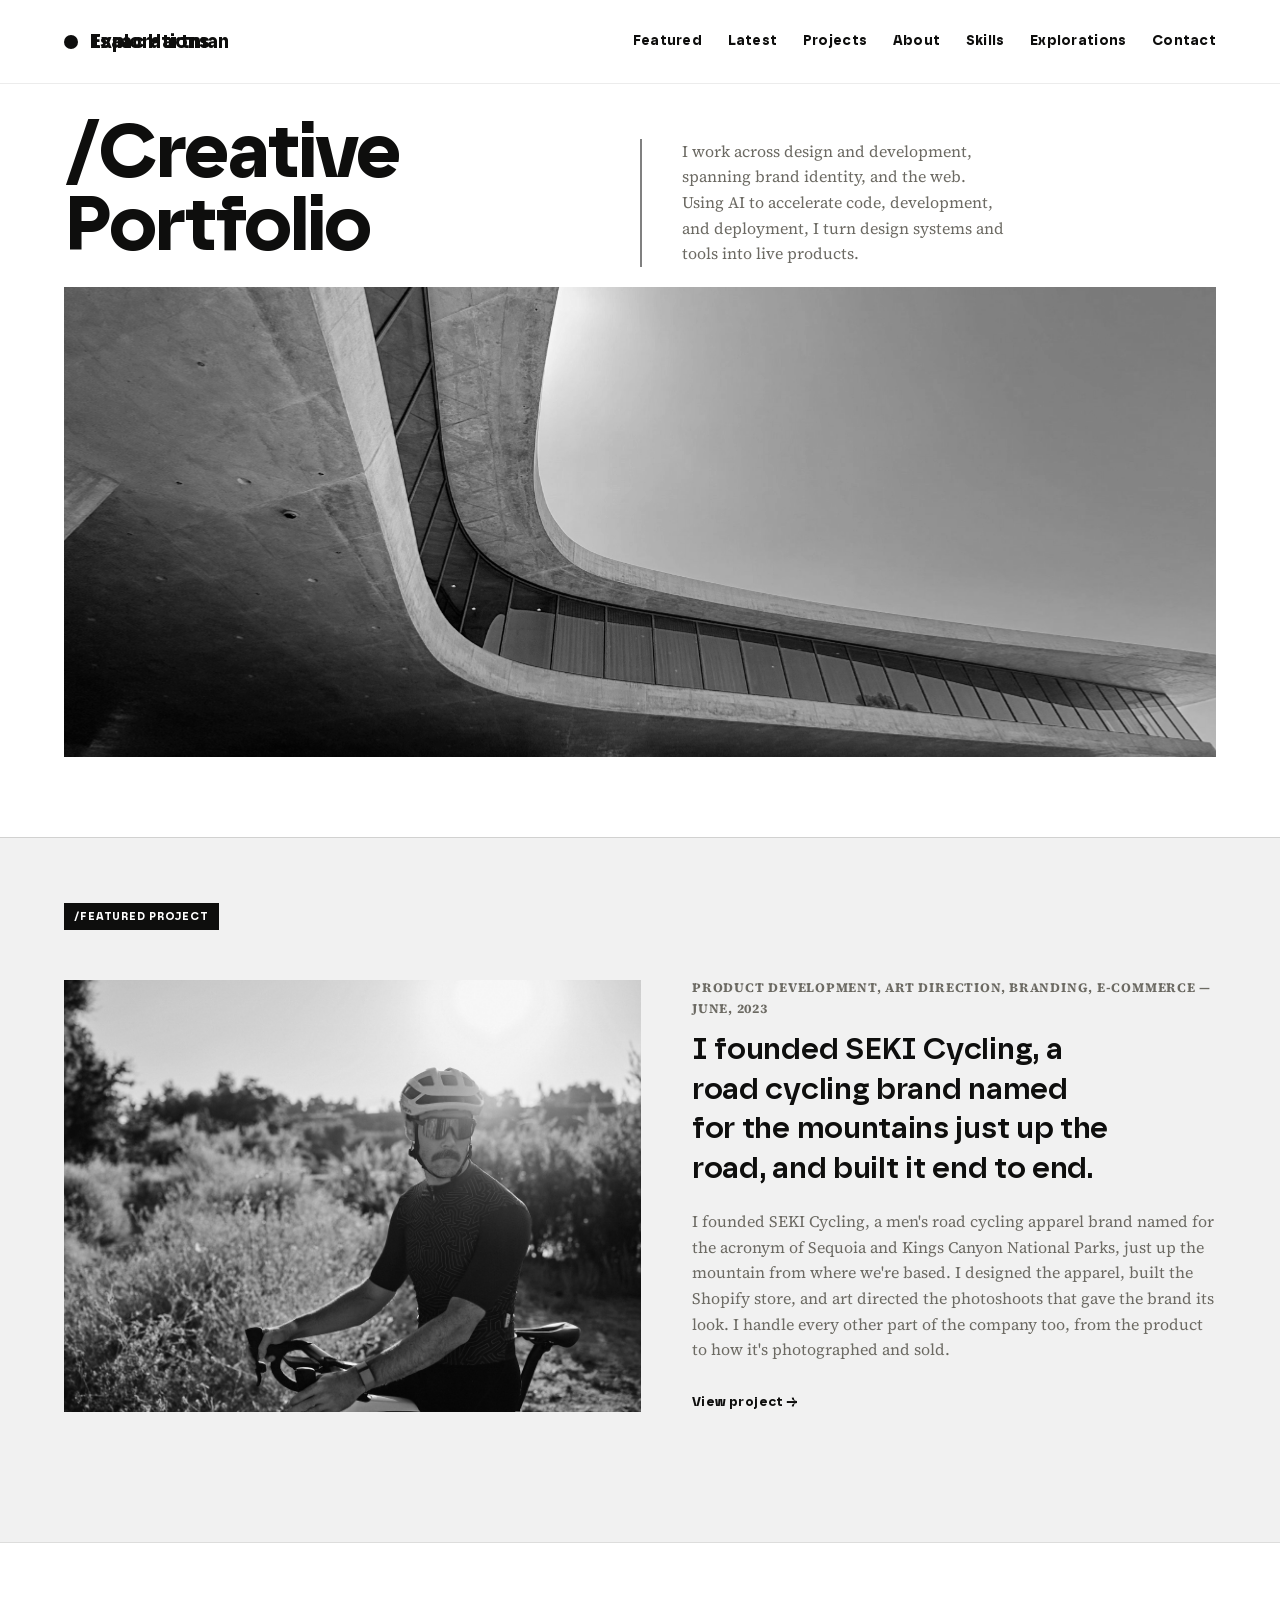
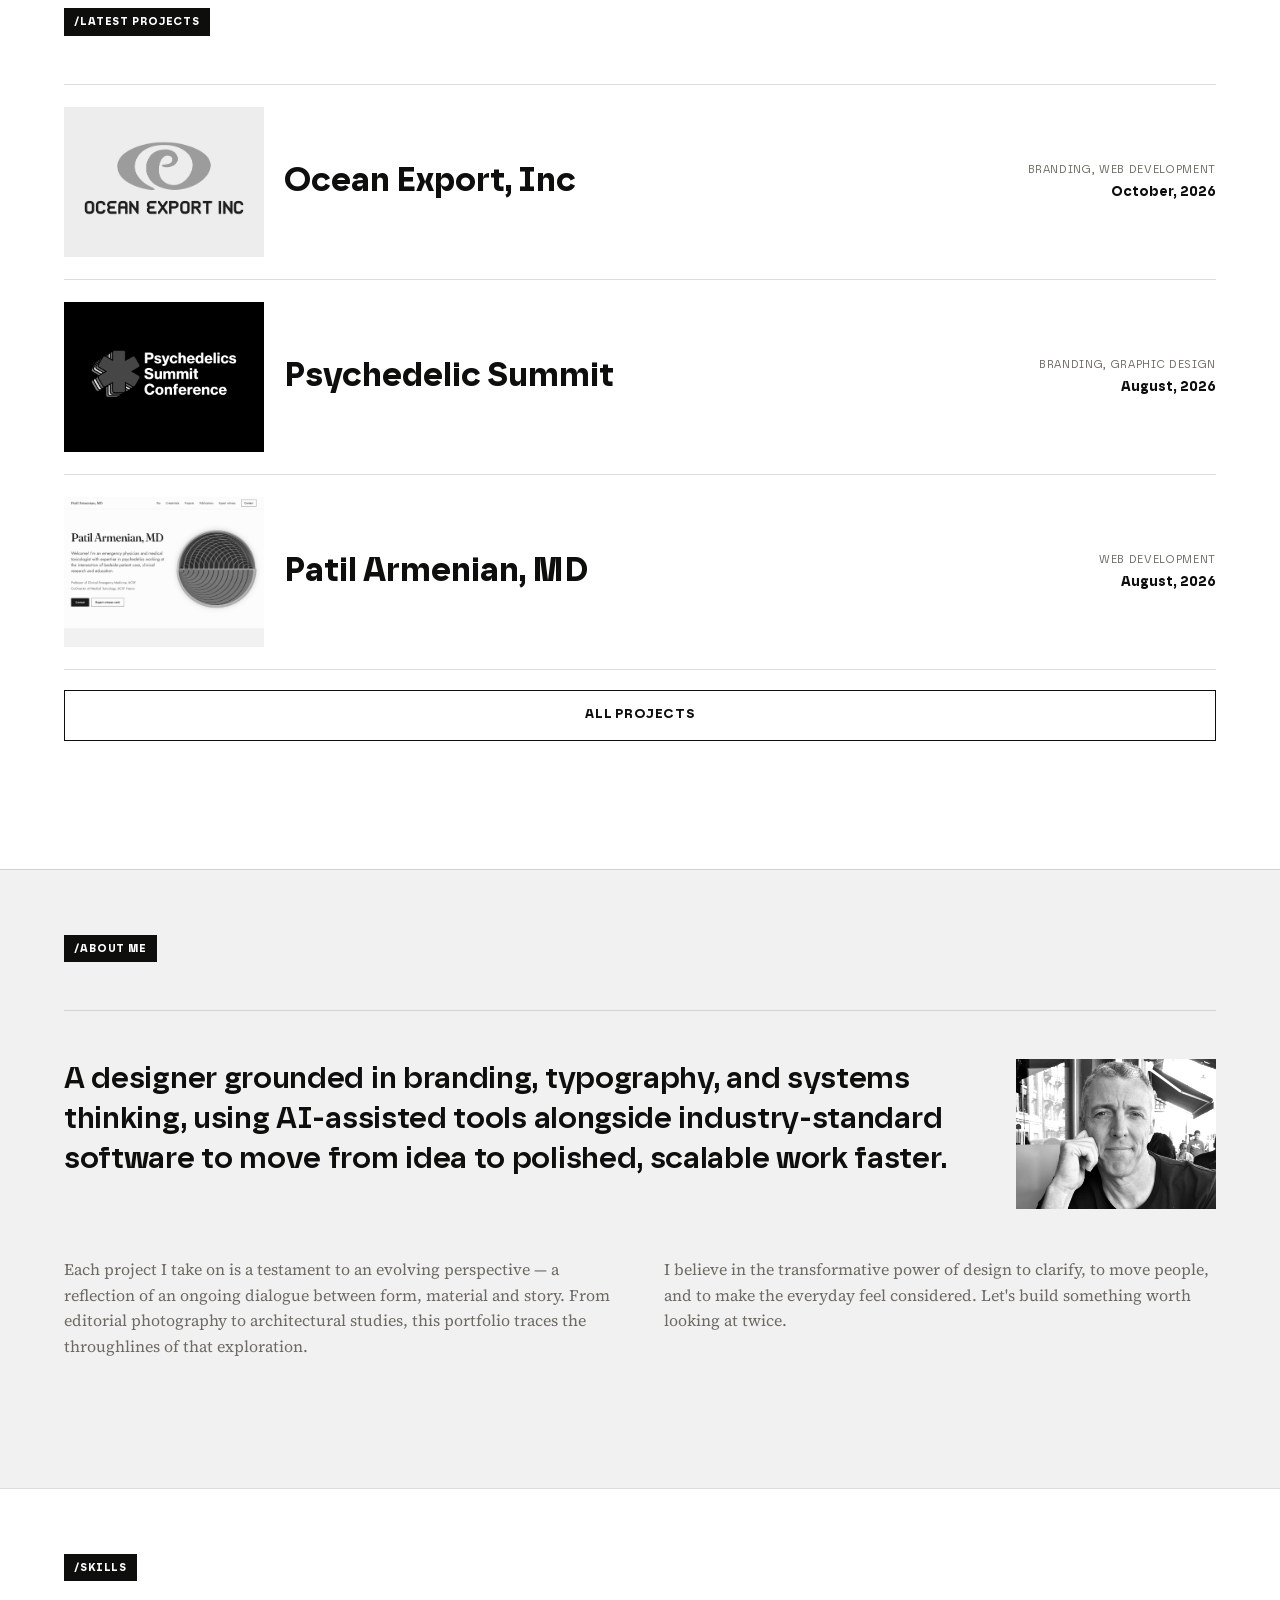
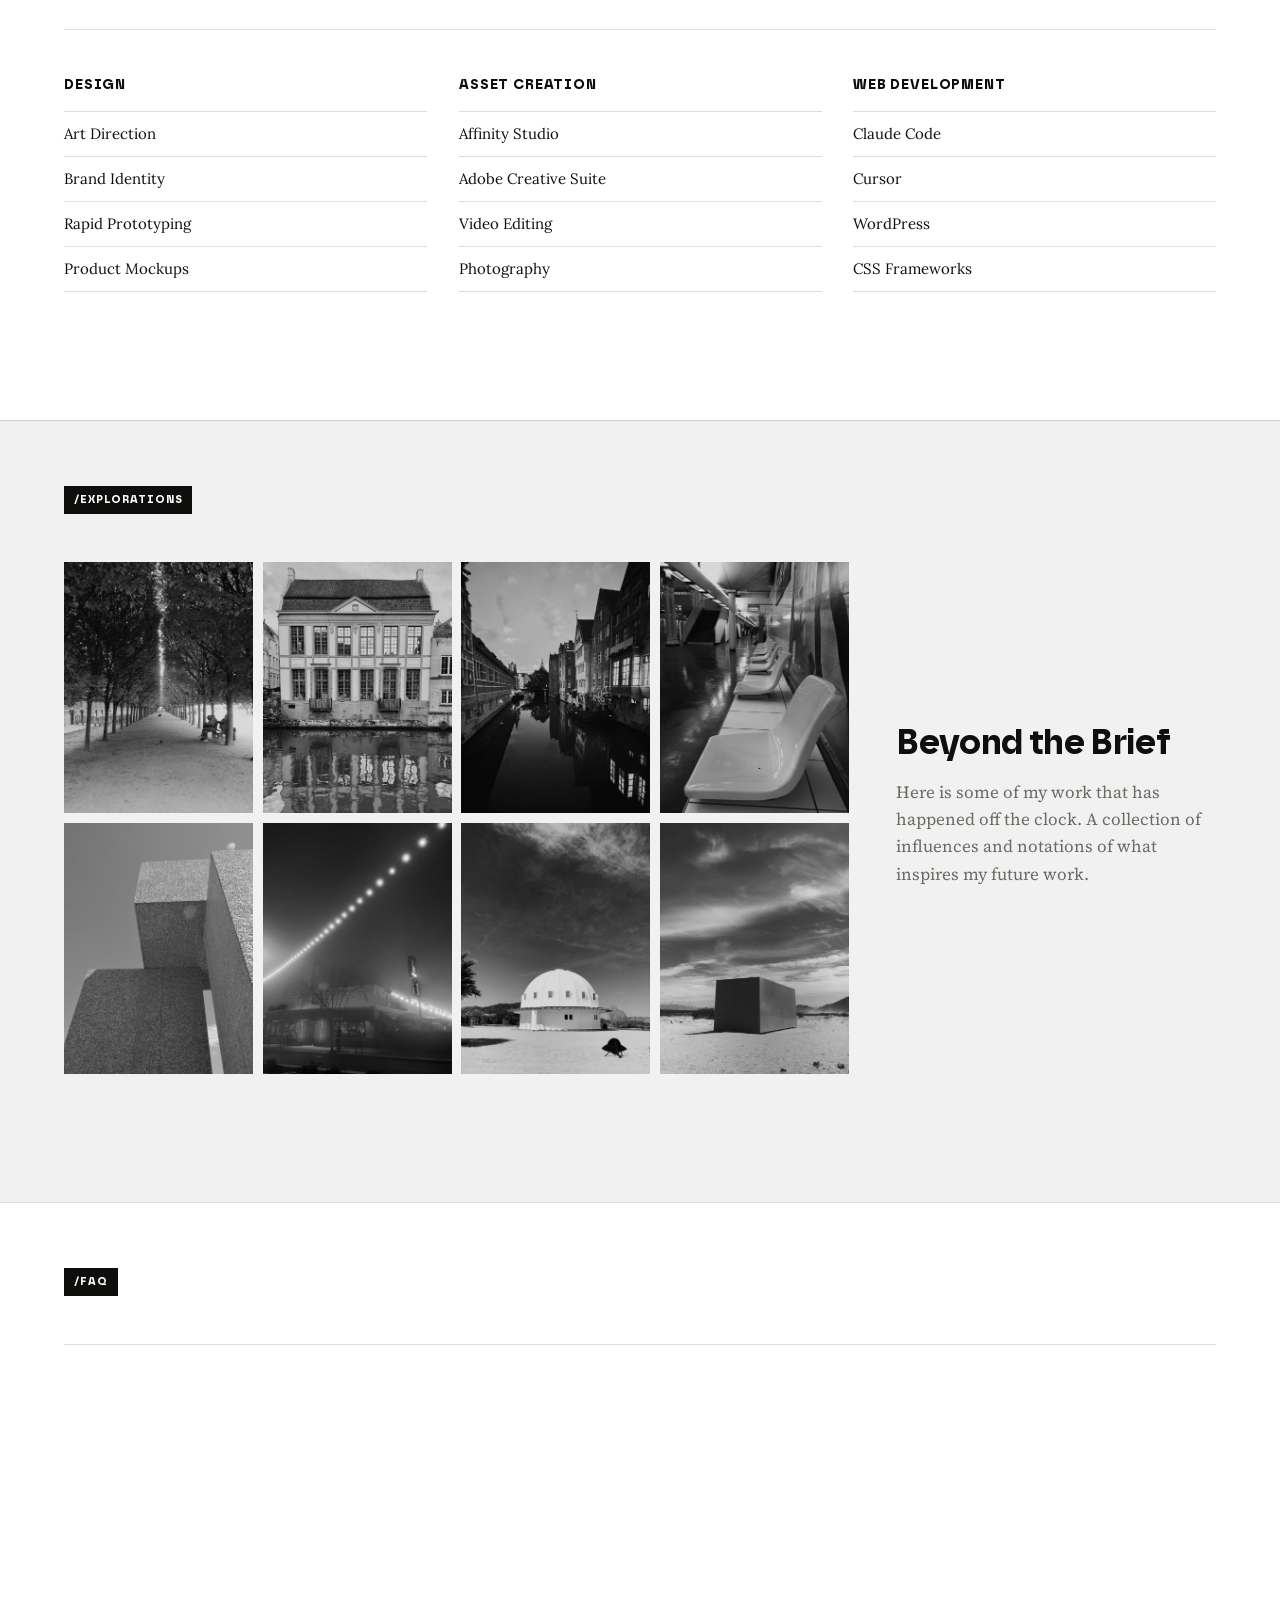
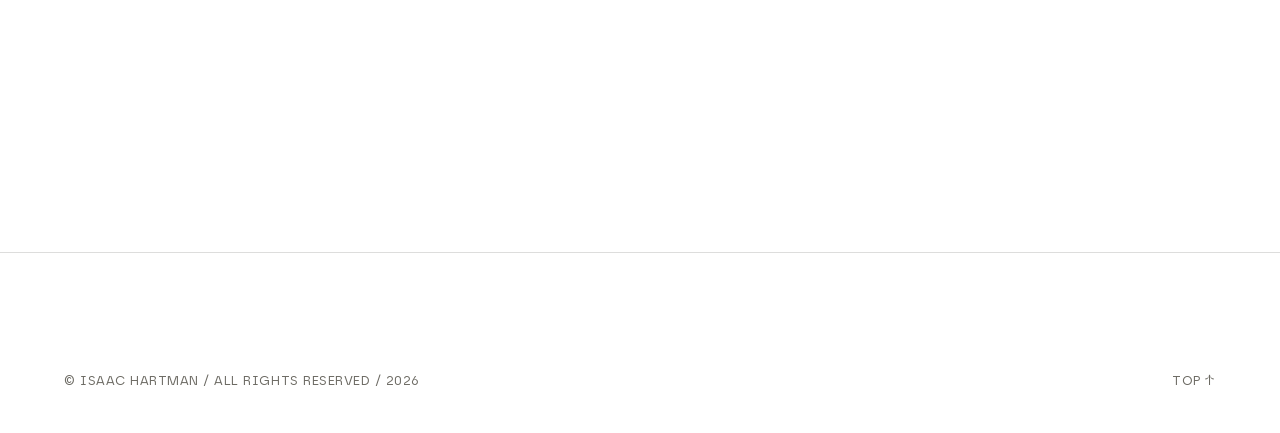
==== commit ee07a05a: "Add a divider between modal images and text; show only the full-page capture in the CSOE modal Co-Au" ====
--- a/index.html
+++ b/index.html
@@ -11,7 +11,7 @@
 <link rel="preconnect" href="https://fonts.gstatic.com" crossorigin>
 <link href="https://fonts.googleapis.com/css2?family=Lora:ital,wght@0,400;0,500;0,600;1,400&family=Source+Serif+4:ital,opsz,wght@0,8..60,400;0,8..60,500;0,8..60,600;0,8..60,700;1,8..60,400&display=swap" rel="stylesheet">
 
-<link rel="stylesheet" href="css/style.css?v=20261102f">
+<link rel="stylesheet" href="css/style.css?v=20261102j">
 <!-- 3D viewer (Explorations lightbox): three.js is only downloaded when a 3D model is first opened. -->
 <script type="importmap">
 { "imports": {
@@ -354,6 +354,6 @@
   <button class="lightbox-nav lightbox-next" id="lightboxNext" aria-label="Next image">→</button>
 </div>
 
-<script src="js/main.js?v=20261102f"></script>
+<script src="js/main.js?v=20261102j"></script>
 </body>
 </html>
--- a/css/style.css
+++ b/css/style.css
@@ -694,8 +694,10 @@
    The negative bottom margin offsets its height (36px + 18px) so it overlays the content without shifting it. */
 .modal-project .modal-close { position: sticky; top: 18px; right: auto; z-index: 5; margin: 18px 18px -54px auto; }
 .modal-project .modal-close:not(:hover) { background: var(--paper); }
-.modal-project-grid { display: grid; grid-template-columns: 1.2fr 1fr; }
-.modal-project-media { aspect-ratio: 4/3; overflow: hidden; }
+.modal-project-grid { display: grid; grid-template-columns: 1.2fr 1fr; position: relative; }
+/* 1px #E1E1E1 divider between the images and the text, running the full height of the grid whichever column is taller. */
+.modal-project-grid::after { content: ''; position: absolute; top: 0; bottom: 0; left: calc(100% * 1.2 / 2.2); width: 1px; background: #E1E1E1; pointer-events: none; z-index: 1; }
+.modal-project-media { aspect-ratio: 4/3; overflow: hidden; padding-right: 20px; }
 .modal-project-media img { width: 100%; height: 100%; object-fit: cover; border-radius: 10px; }
 /* Gallery: every image stacked at its natural ratio; the info column stays pinned while they scroll. */
 .modal-project-media.has-gallery { aspect-ratio: auto; display: flex; flex-direction: column; gap: 2px; }
@@ -829,6 +831,8 @@
   .faq-layout { grid-template-columns: 1fr; }
   .cv-skills-grid { grid-template-columns: repeat(2, 1fr); }
   .modal-project-grid { grid-template-columns: 1fr; }
+  .modal-project-grid::after { display: none; }
+  .modal-project-media { padding-right: 0; border-bottom: 1px solid #E1E1E1; }
   .projects-header-grid { grid-template-columns: 1fr; }
   .project-entry-head { flex-direction: column; align-items: flex-start; gap: 8px; }
   .project-entry-head .project-meta { flex-direction: row; align-items: baseline; gap: 8px; text-align: left; }
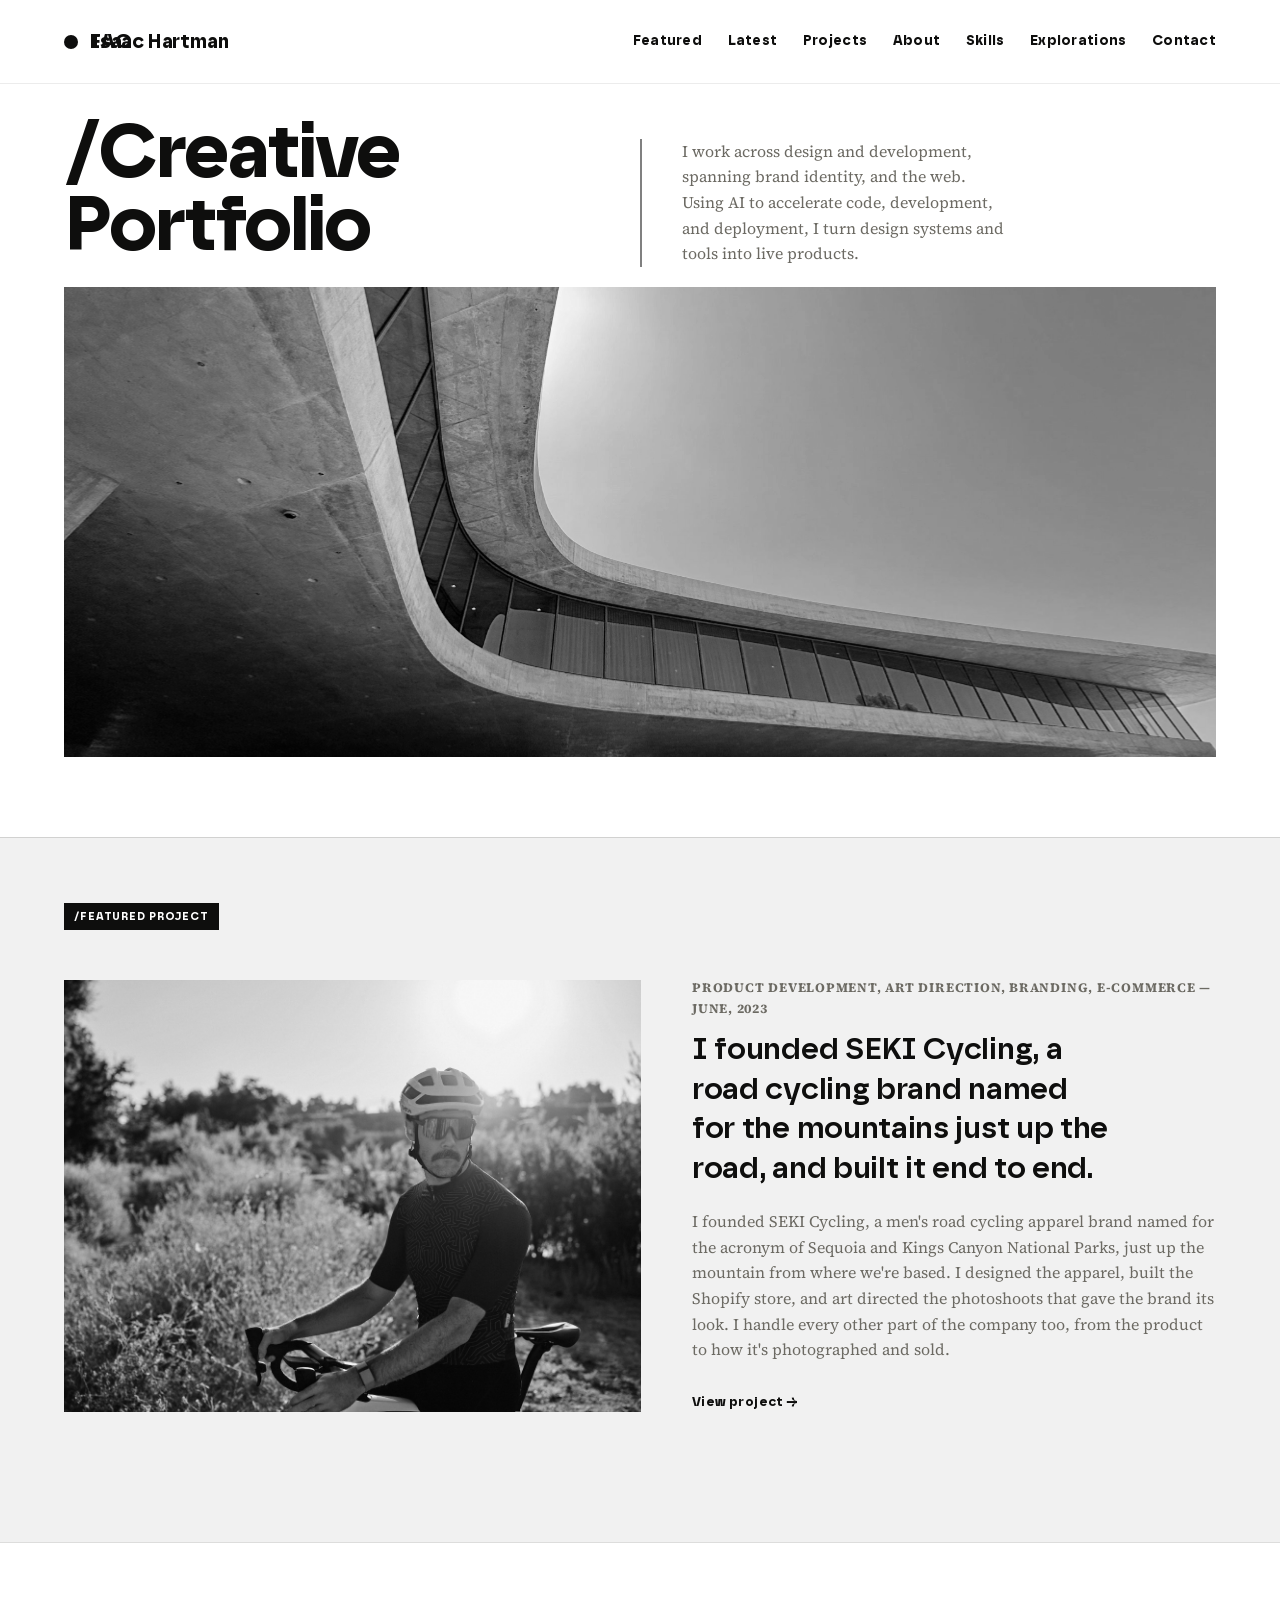
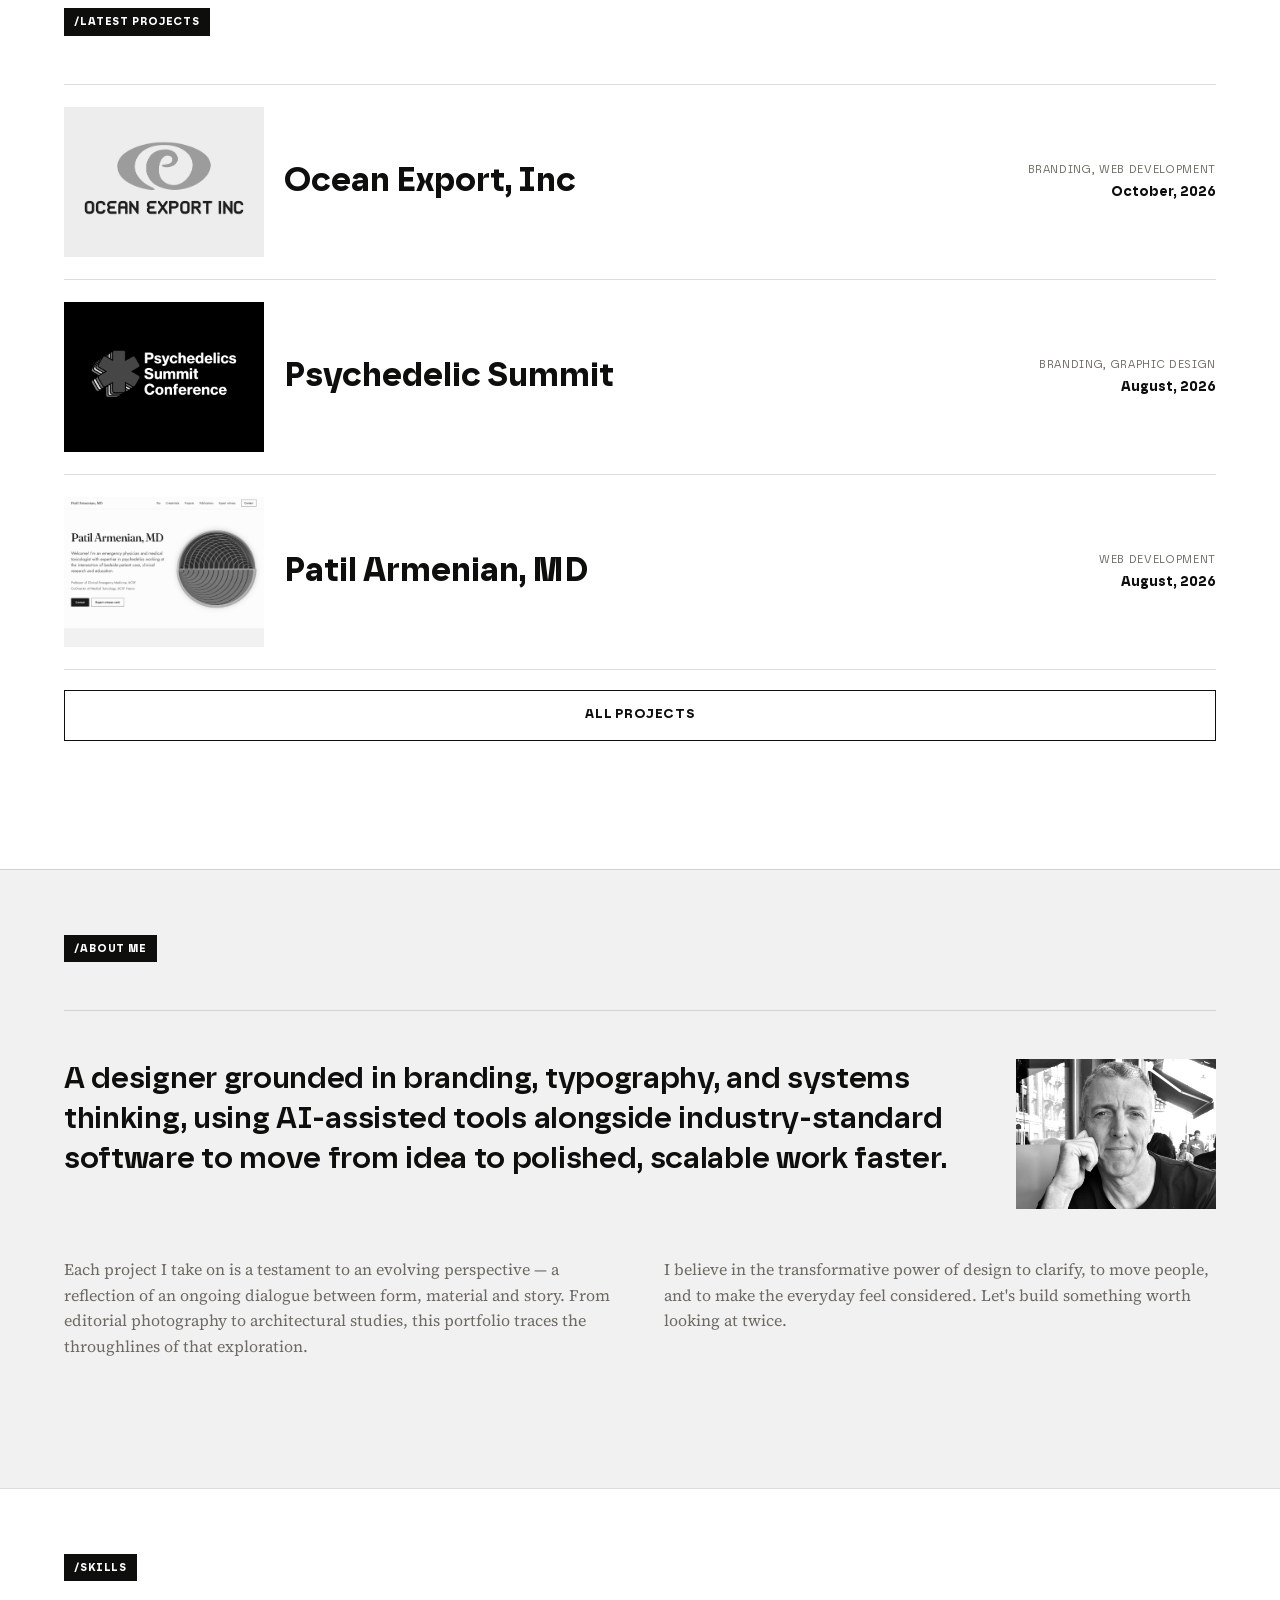
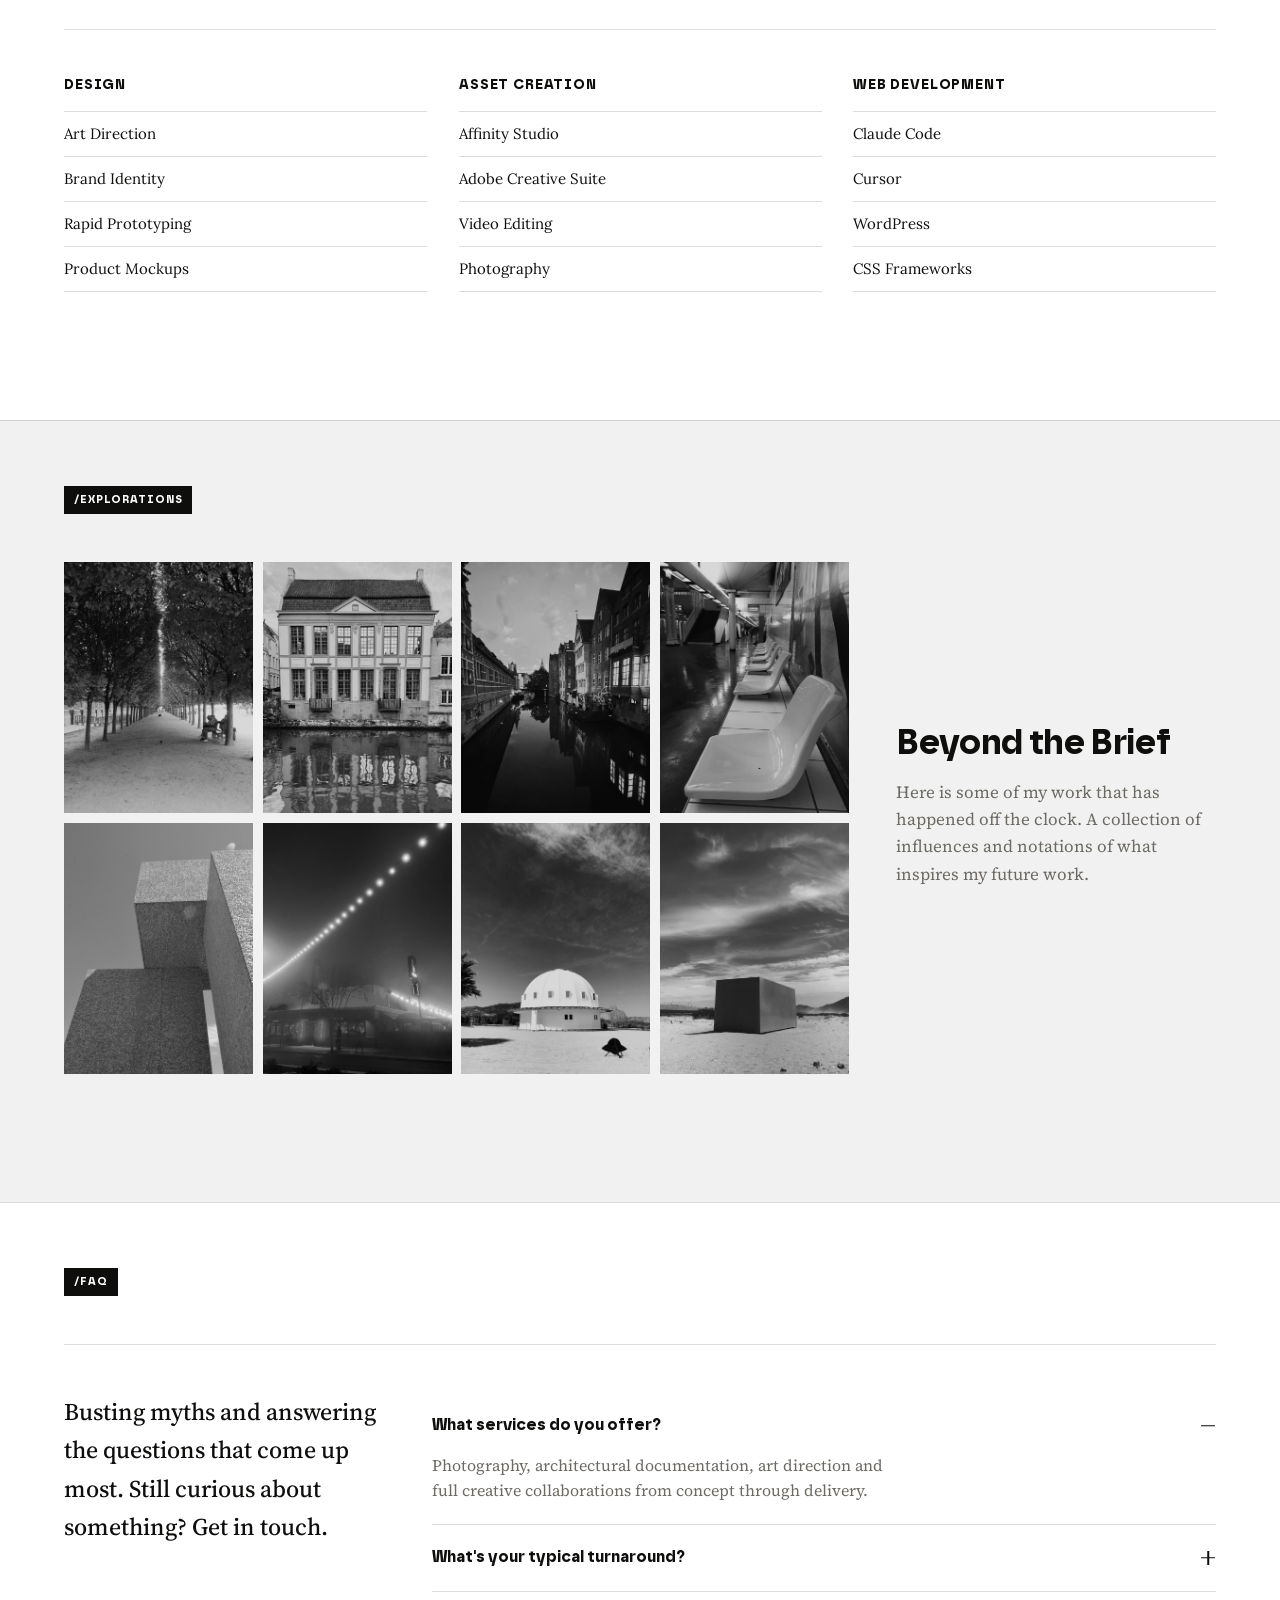
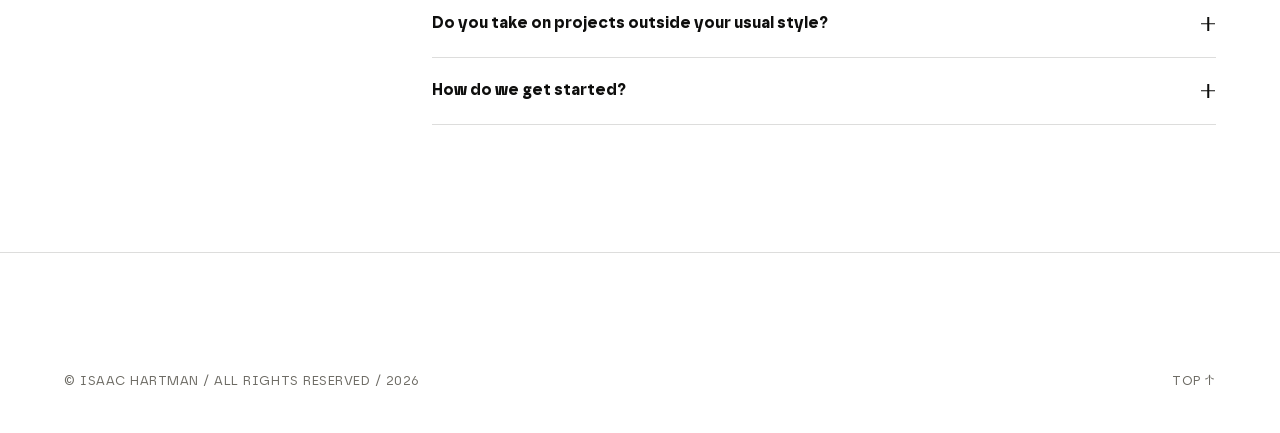
==== commit accf8234: "Reduce the gap between modal images and the divider to 10px Co-Authored-By: Claude Sonnet 5.5 <norep" ====
--- a/index.html
+++ b/index.html
@@ -11,7 +11,7 @@
 <link rel="preconnect" href="https://fonts.gstatic.com" crossorigin>
 <link href="https://fonts.googleapis.com/css2?family=Lora:ital,wght@0,400;0,500;0,600;1,400&family=Source+Serif+4:ital,opsz,wght@0,8..60,400;0,8..60,500;0,8..60,600;0,8..60,700;1,8..60,400&display=swap" rel="stylesheet">
 
-<link rel="stylesheet" href="css/style.css?v=20261102j">
+<link rel="stylesheet" href="css/style.css?v=20261102k">
 <!-- 3D viewer (Explorations lightbox): three.js is only downloaded when a 3D model is first opened. -->
 <script type="importmap">
 { "imports": {
@@ -354,6 +354,6 @@
   <button class="lightbox-nav lightbox-next" id="lightboxNext" aria-label="Next image">→</button>
 </div>
 
-<script src="js/main.js?v=20261102j"></script>
+<script src="js/main.js?v=20261102k"></script>
 </body>
 </html>
--- a/css/style.css
+++ b/css/style.css
@@ -697,7 +697,7 @@
 .modal-project-grid { display: grid; grid-template-columns: 1.2fr 1fr; position: relative; }
 /* 1px #E1E1E1 divider between the images and the text, running the full height of the grid whichever column is taller. */
 .modal-project-grid::after { content: ''; position: absolute; top: 0; bottom: 0; left: calc(100% * 1.2 / 2.2); width: 1px; background: #E1E1E1; pointer-events: none; z-index: 1; }
-.modal-project-media { aspect-ratio: 4/3; overflow: hidden; padding-right: 20px; }
+.modal-project-media { aspect-ratio: 4/3; overflow: hidden; padding-right: 10px; }
 .modal-project-media img { width: 100%; height: 100%; object-fit: cover; border-radius: 10px; }
 /* Gallery: every image stacked at its natural ratio; the info column stays pinned while they scroll. */
 .modal-project-media.has-gallery { aspect-ratio: auto; display: flex; flex-direction: column; gap: 2px; }
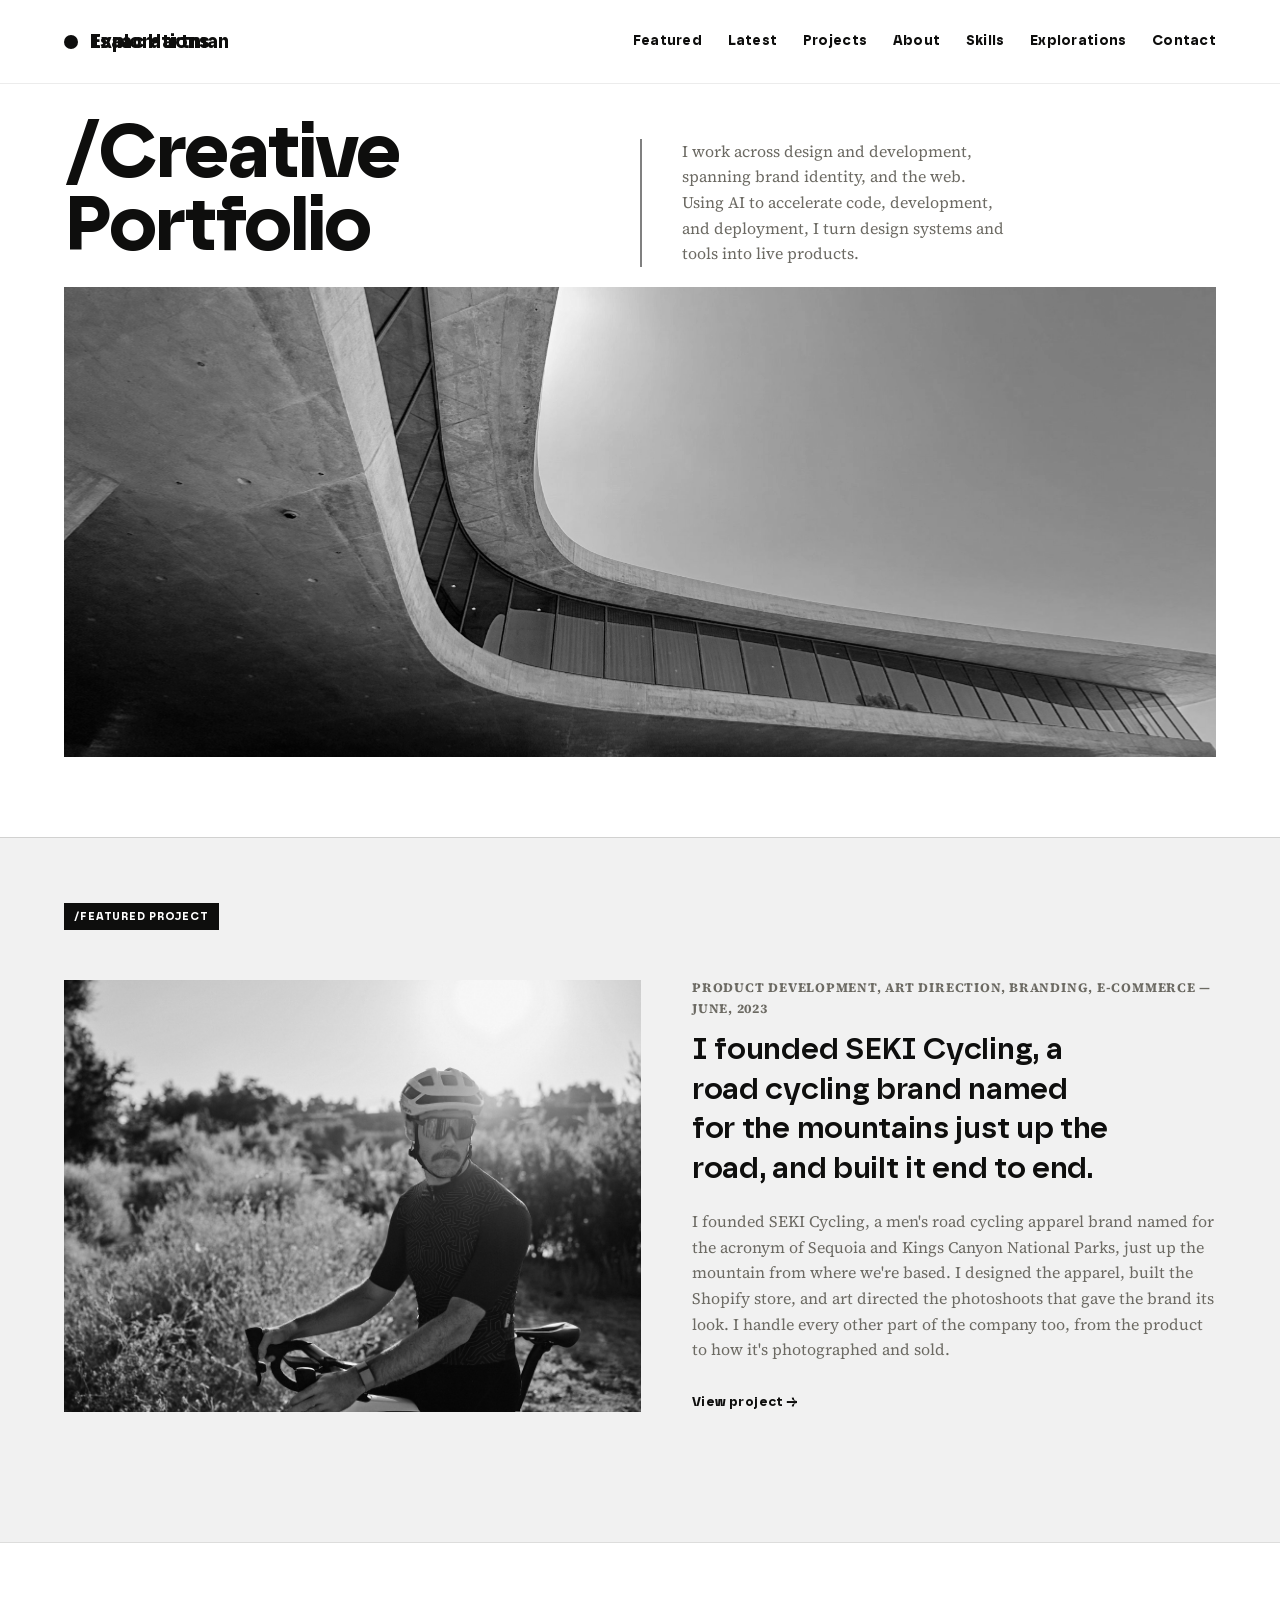
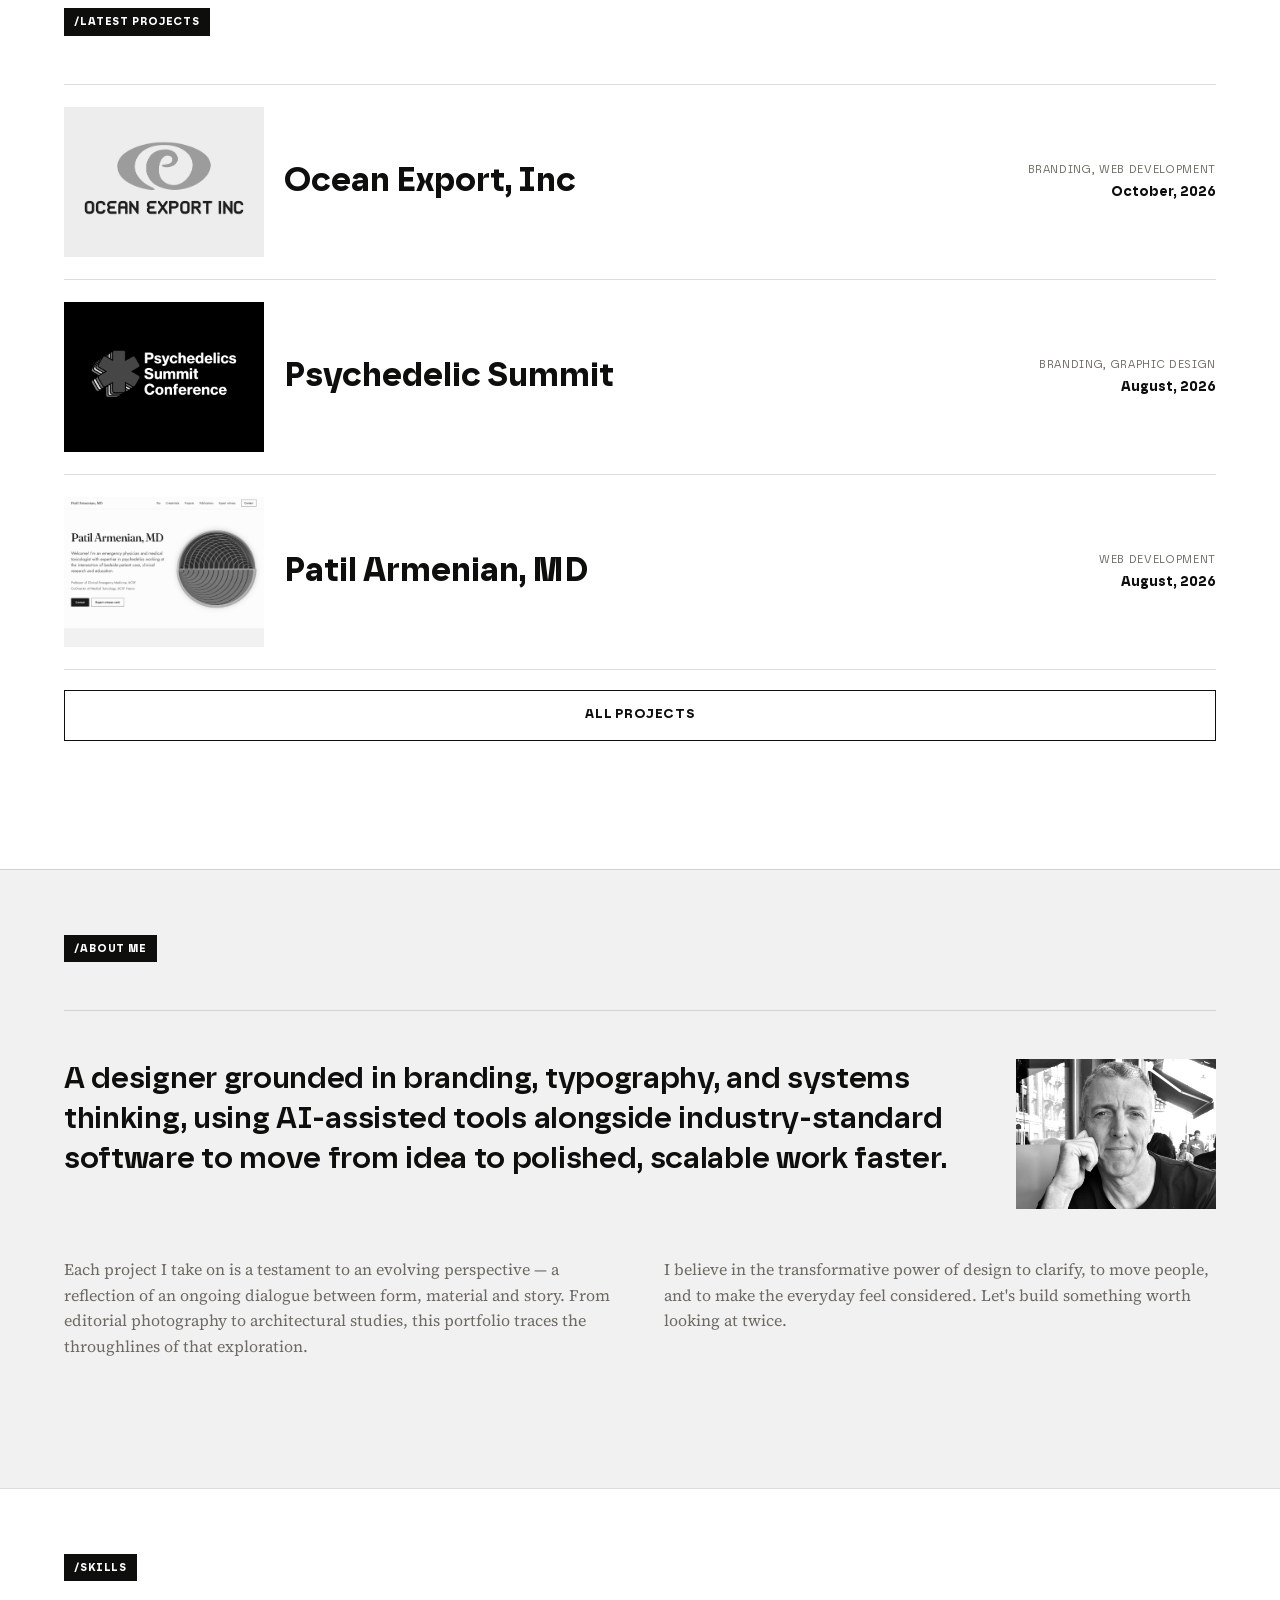
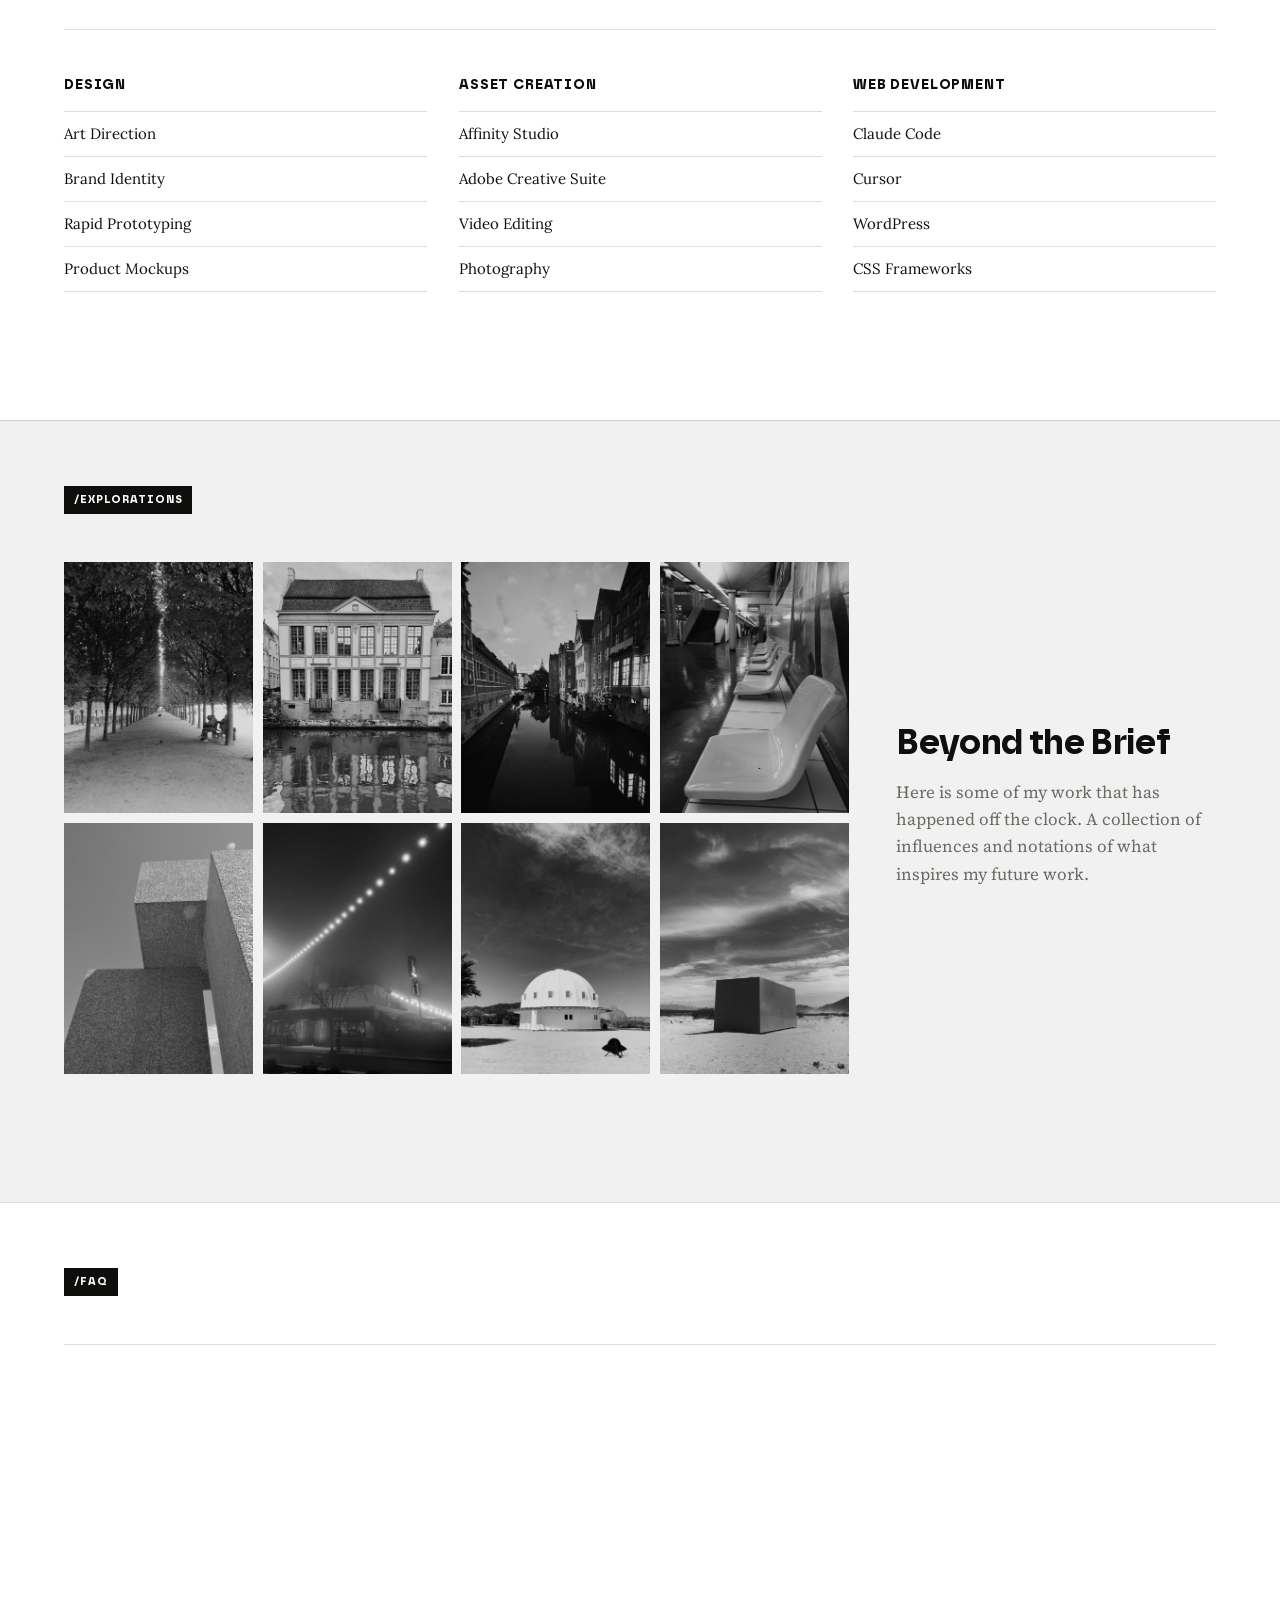
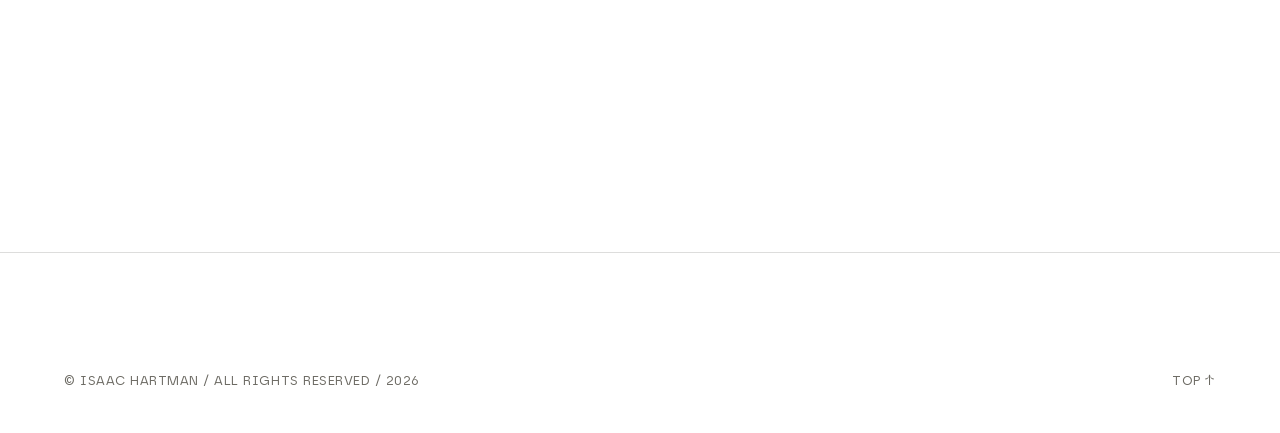
==== commit 58fedc53: "Add project website links and the Ginko Gardens image; remove the CV page, notes and footer social l" ====
--- a/index.html
+++ b/index.html
@@ -82,7 +82,8 @@
        data-date="June, 2023"
        data-description="I founded SEKI Cycling, a men's road cycling apparel brand named for the acronym of Sequoia and Kings Canyon National Parks, just up the mountain from where we're based. I designed the apparel, built the Shopify store, and art directed the photoshoots that gave the brand its look. I handle every other part of the company too, from the product to how it's photographed and sold."
        data-deliverables="Brand identity,Men's road cycling apparel design,Product development,Shopify store build,Photoshoot art direction,E-commerce and launch"
-       data-img="assets/images/project_seki.webp">
+       data-img="assets/images/project_seki.webp"
+       data-url="https://www.sekicycling.cc">
       <div class="featured-media hover-img reveal" style="--i:0">
         <img src="assets/images/project_seki.webp" alt="SEKI Cycling — featured project" />
       </div>
@@ -147,7 +148,8 @@
            data-description="A night study of structure and scale, shot across three cities — exploring how architecture reads in low light."
            data-deliverables="Location scouting,Photo series,Print-ready edits"
            data-img="assets/images/project_patilarmenianmd_00.webp"
-           data-images="assets/images/project_patilarmenianmd_01.webp">
+           data-images="assets/images/project_patilarmenianmd_01.webp"
+           data-url="https://www.patilarmenianmd.com">
           <span class="project-thumb hover-img"><img src="assets/images/project_patilarmenianmd_00.webp" alt=""></span>
           <span class="project-name">Patil Armenian, MD</span>
           <span class="project-meta"><span class="project-cat">Web Development</span><span class="project-date">August, 2026</span></span>
